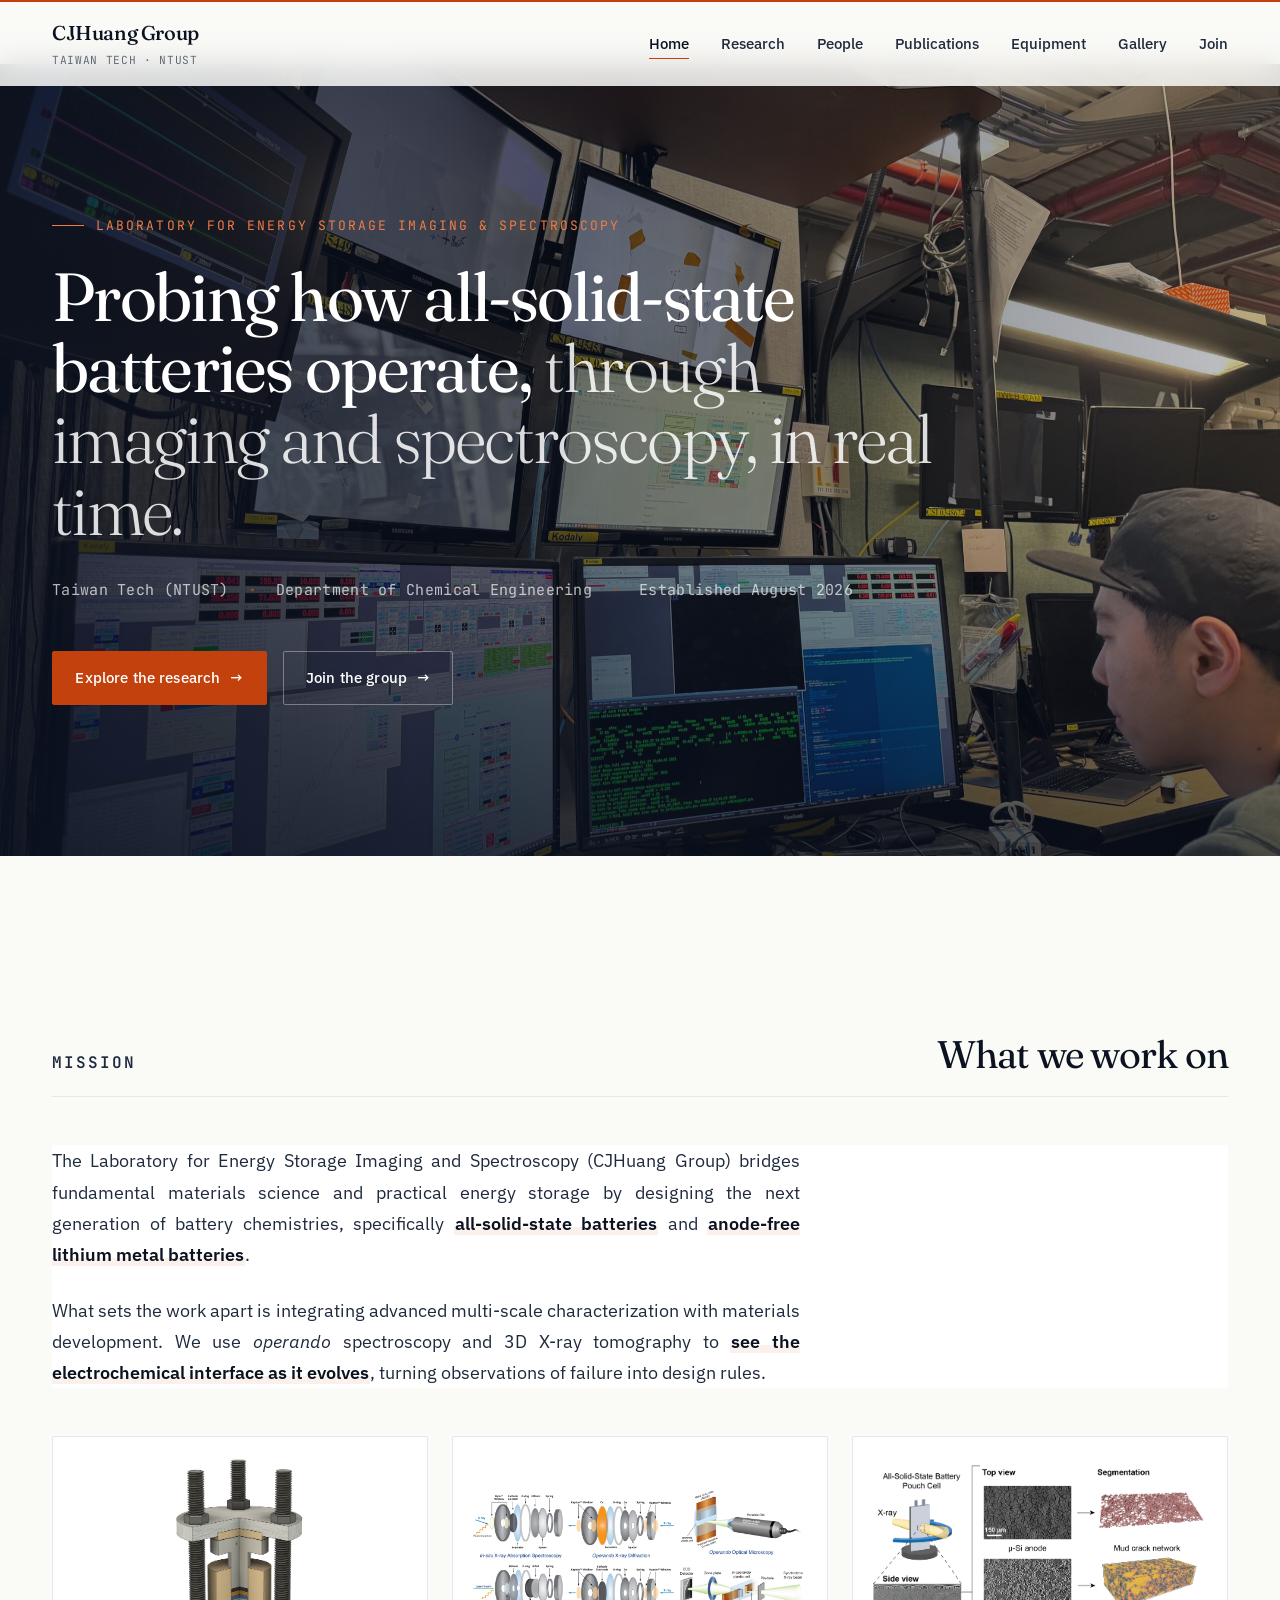
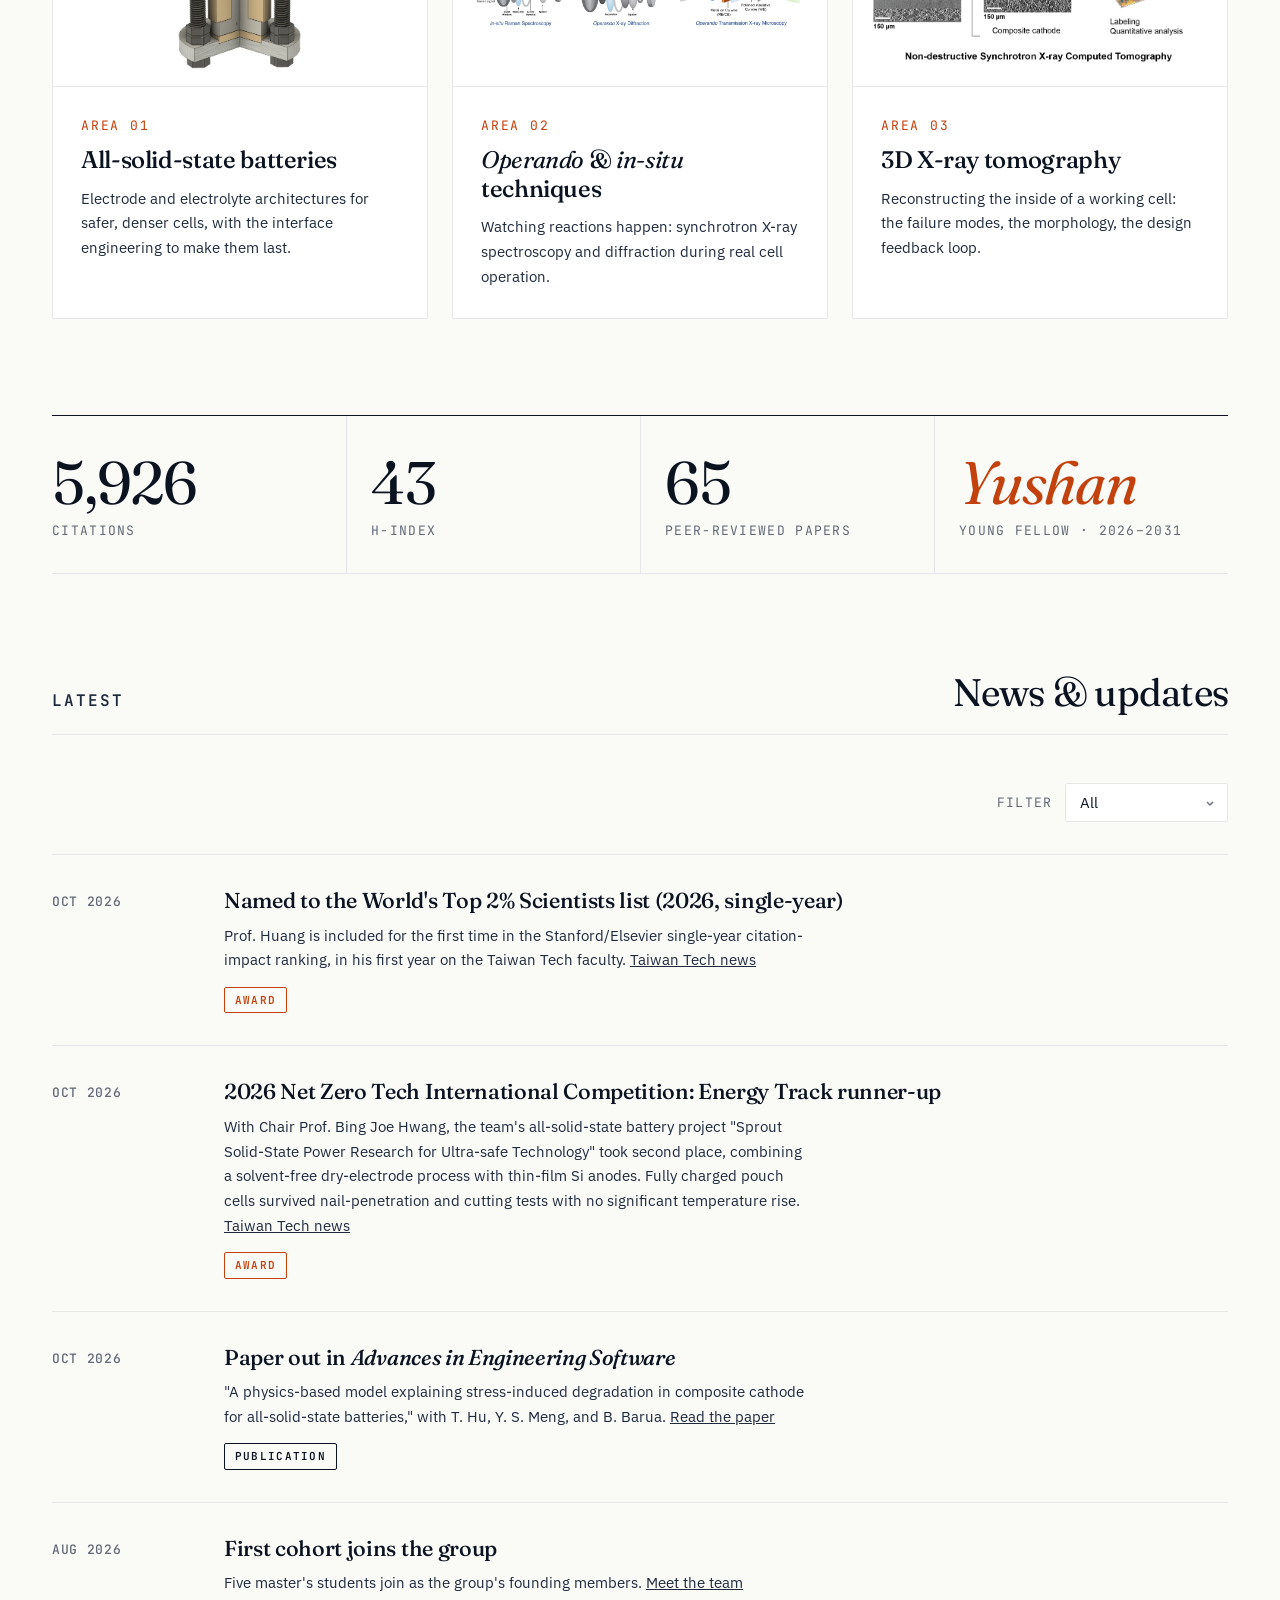
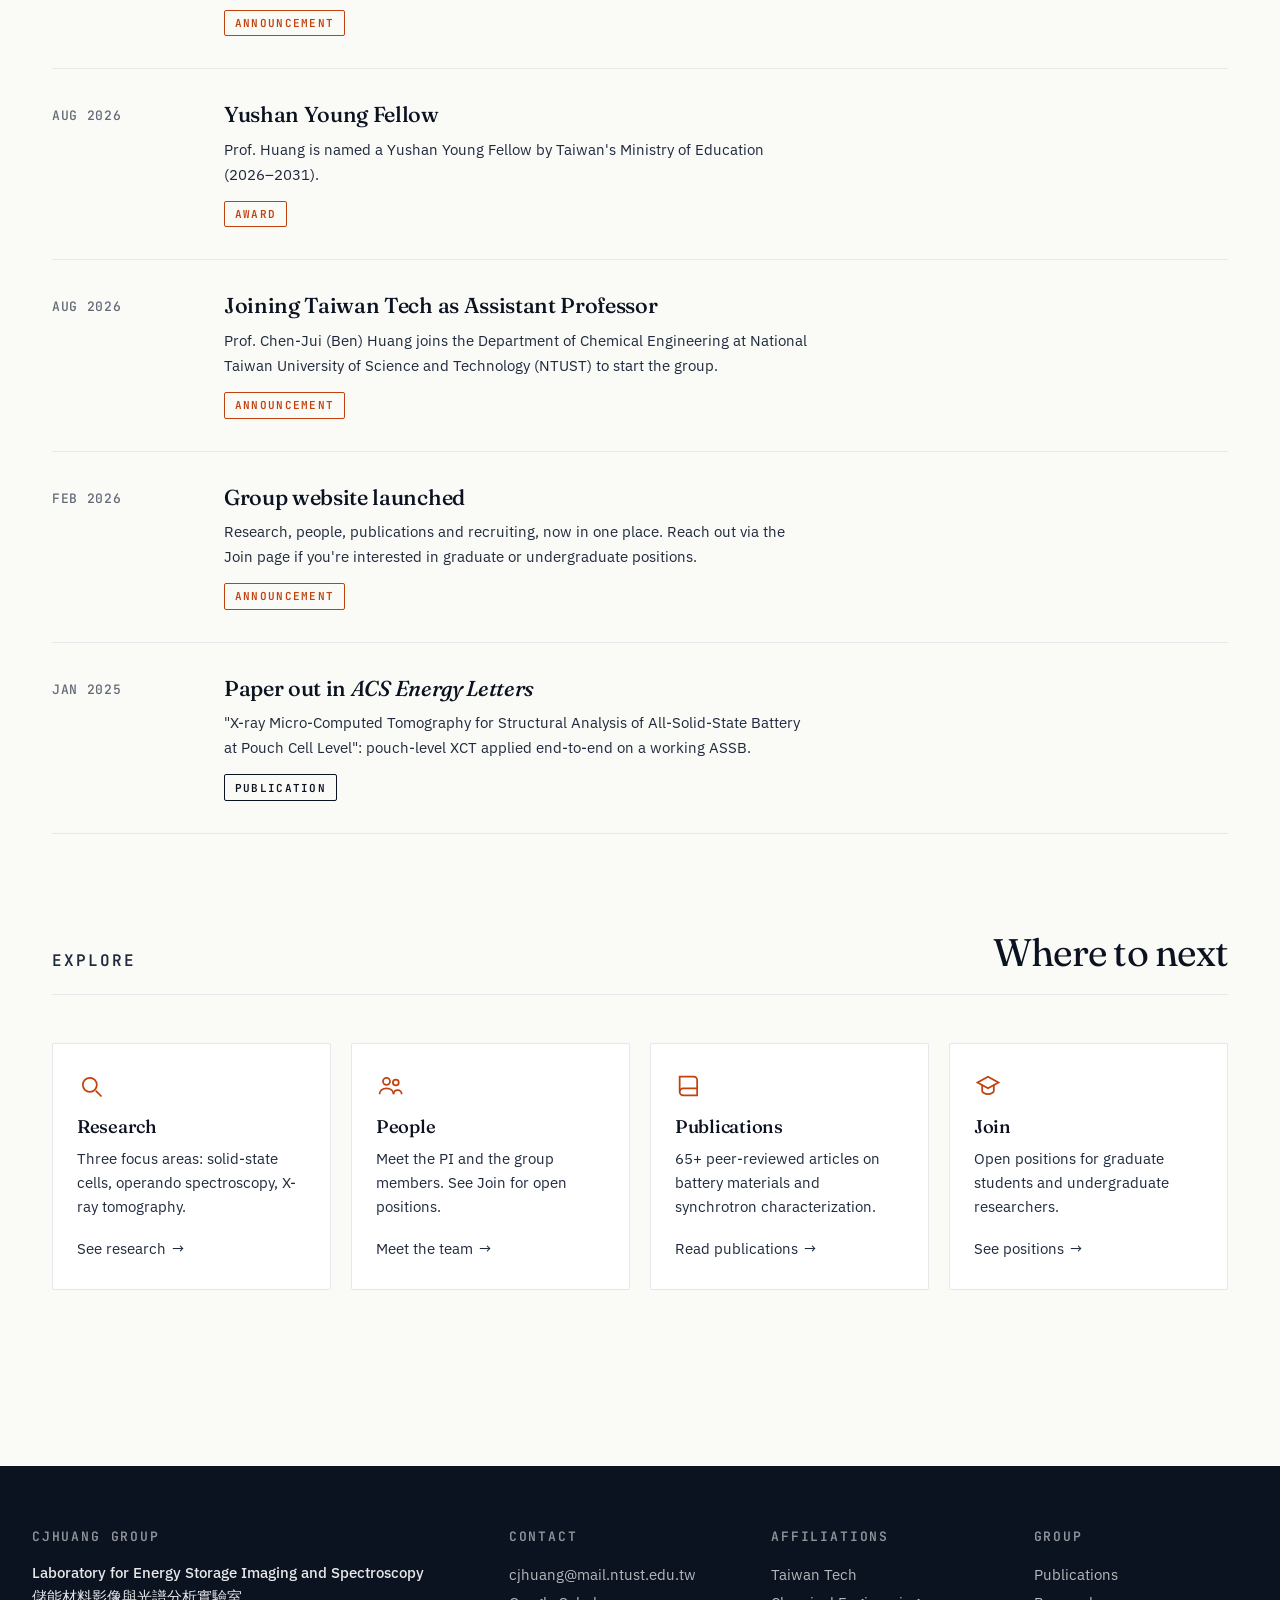
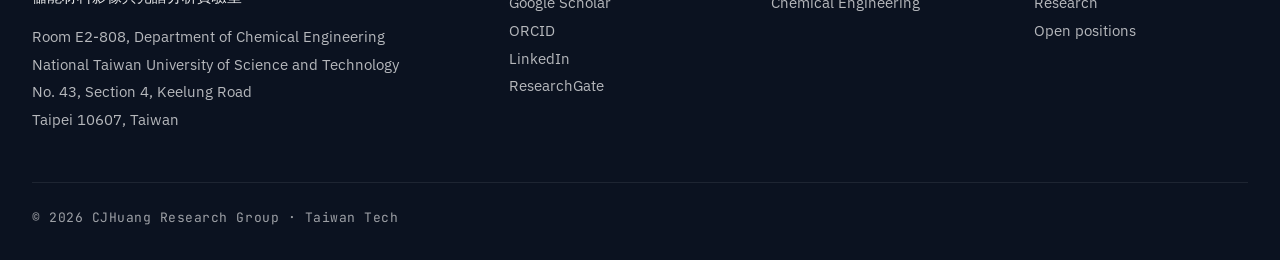
==== index.html @ 9ed40f8d "Switch font to IBM Plex Sans + design fixes" ====
<!DOCTYPE html>
<html lang="en">
<head>
    <meta charset="UTF-8">
    <meta name="viewport" content="width=device-width, initial-scale=1.0">
    <title>CJHuang Group · Laboratory for Energy Storage Imaging and Spectroscopy</title>
    <meta name="description" content="Probing how all-solid-state batteries operate through imaging and spectroscopy in real time. Research group led by Prof. Chen-Jui Huang at Taiwan Tech (NTUST).">
    <link rel="canonical" href="https://bencjhuang.github.io/">

    <!-- Open Graph / social cards -->
    <meta property="og:type" content="website">
    <meta property="og:title" content="CJHuang Group · Laboratory for Energy Storage Imaging and Spectroscopy">
    <meta property="og:description" content="Probing how all-solid-state batteries operate through imaging and spectroscopy in real time. Taiwan Tech (NTUST).">
    <meta property="og:image" content="https://bencjhuang.github.io/image/og-default.jpg">
    <meta property="og:url" content="https://bencjhuang.github.io/">
    <meta property="og:site_name" content="CJHuang Group">
    <meta name="twitter:card" content="summary_large_image">
    <meta name="twitter:title" content="CJHuang Group · Taiwan Tech">
    <meta name="twitter:description" content="Probing how all-solid-state batteries operate through imaging and spectroscopy in real time.">
    <meta name="twitter:image" content="https://bencjhuang.github.io/image/og-default.jpg">

    <link rel="preconnect" href="https://fonts.googleapis.com">
    <link rel="preconnect" href="https://fonts.gstatic.com" crossorigin>
    <link href="https://fonts.googleapis.com/css2?family=Fraunces:ital,opsz,wght@0,9..144,300..600;1,9..144,300..500&family=IBM+Plex+Sans:ital,wght@0,300;0,400;0,500;0,600;0,700;1,400&family=JetBrains+Mono:wght@400;500;600&display=swap" rel="stylesheet">
    <link rel="stylesheet" href="styles.css">
    <link rel="preload" as="image" href="image/hero-beamline.jpg">

    <!-- Structured data: research group, website, and its founder -->
    <script type="application/ld+json">
    {
      "@context": "https://schema.org",
      "@graph": [
        {
          "@type": "ResearchOrganization",
          "@id": "https://bencjhuang.github.io/#organization",
          "name": "CJHuang Group",
          "alternateName": ["Laboratory for Energy Storage Imaging and Spectroscopy", "儲能材料影像與光譜分析實驗室"],
          "url": "https://bencjhuang.github.io/",
          "logo": "https://bencjhuang.github.io/image/og-default.jpg",
          "description": "Research group at Taiwan Tech probing how all-solid-state batteries operate through real-time imaging and spectroscopy.",
          "foundingDate": "2026-08",
          "email": "mailto:cjhuang@mail.ntust.edu.tw",
          "founder": { "@id": "https://bencjhuang.github.io/#person" },
          "employee": { "@id": "https://bencjhuang.github.io/#person" },
          "parentOrganization": {
            "@type": "CollegeOrUniversity",
            "name": "National Taiwan University of Science and Technology",
            "alternateName": ["Taiwan Tech", "NTUST"],
            "url": "https://www.ntust.edu.tw/"
          },
          "address": {
            "@type": "PostalAddress",
            "streetAddress": "Room E2-808, No. 43, Section 4, Keelung Road",
            "addressLocality": "Taipei",
            "postalCode": "10607",
            "addressCountry": "TW"
          },
          "knowsAbout": [
            "All-solid-state batteries",
            "Anode-free lithium metal batteries",
            "Operando and in-situ synchrotron X-ray characterization",
            "X-ray computed tomography",
            "FIB-SEM and 3D reconstruction"
          ],
          "sameAs": [
            "https://scholar.google.com/citations?user=fFTtGFAAAAAJ&hl=en",
            "https://orcid.org/0000-0001-8338-1424",
            "https://www.linkedin.com/in/chen-jui-ben-huang-b25267a1",
            "https://www.researchgate.net/profile/Chen-Jui-Huang",
            "https://www.ch.ntust.edu.tw/departmentmembers-76.html"
          ]
        },
        {
          "@type": "Person",
          "@id": "https://bencjhuang.github.io/#person",
          "name": "Chen-Jui Huang",
          "alternateName": ["Ben Huang", "Chen-Jui (Ben) Huang", "黃貞睿"],
          "jobTitle": "Assistant Professor of Chemical Engineering",
          "url": "https://bencjhuang.github.io/people.html",
          "image": "https://bencjhuang.github.io/image/Ben.JPG",
          "email": "mailto:cjhuang@mail.ntust.edu.tw",
          "worksFor": {
            "@type": "CollegeOrUniversity",
            "name": "National Taiwan University of Science and Technology",
            "url": "https://www.ntust.edu.tw/"
          },
          "award": [
            "Yushan Young Fellow, Ministry of Education, Taiwan (2026-2031)",
            "CTCI Foundation Science and Technology Scholarship (2021)",
            "Honorary Membership, Phi Tau Phi Scholastic Honor Society of the Republic of China (2021)",
            "Ph.D. Candidate Scholarship, National Synchrotron Radiation Research Center (2019, 2020)",
            "HERCULES Program (Higher European Research Course for Users of Large Experiment Systems), Ministry of Science and Technology (MOST, now NSTC), Taiwan (2019)",
            "Global Networking Talent 3.0 Plan Scholarship, Ministry of Education, Taiwan (Prof. Hongjie Dai's Lab, Stanford University, USA) (2016)"
          ],
          "identifier": {
            "@type": "PropertyValue",
            "propertyID": "ORCID",
            "value": "0000-0001-8338-1424"
          },
          "sameAs": [
            "https://scholar.google.com/citations?user=fFTtGFAAAAAJ&hl=en",
            "https://orcid.org/0000-0001-8338-1424",
            "https://www.linkedin.com/in/chen-jui-ben-huang-b25267a1",
            "https://www.researchgate.net/profile/Chen-Jui-Huang",
            "https://www.ch.ntust.edu.tw/departmentmembers-76.html"
          ]
        },
        {
          "@type": "WebSite",
          "@id": "https://bencjhuang.github.io/#website",
          "url": "https://bencjhuang.github.io/",
          "name": "CJHuang Group",
          "inLanguage": "en",
          "publisher": { "@id": "https://bencjhuang.github.io/#organization" }
        }
      ]
    }
    </script>
</head>
<body>
    <a class="skip-link" href="#main-content">Skip to content</a>
    <div class="read-progress" aria-hidden="true"></div>
    <!-- ── Navigation ───────────────────────────────────── -->
    <nav id="navbar">
        <div class="nav-container">
            <a href="index.html" class="logo">
                <div class="logo-main">CJHuang Group</div>
                <div class="logo-sub">Taiwan Tech · NTUST</div>
            </a>
            <ul class="nav-links">
                <li><a href="index.html" class="active">Home</a></li>
                <li><a href="research.html">Research</a></li>
                <li><a href="people.html">People</a></li>
                <li><a href="publications.html">Publications</a></li>
                <li><a href="equipment.html">Equipment</a></li>
                <li><a href="gallery.html">Gallery</a></li>
                <li><a href="join.html">Join</a></li>
            </ul>
            <button class="hamburger" id="hamburger" aria-label="Toggle navigation menu">
                <span></span><span></span><span></span>
            </button>
        </div>
    </nav>

    <div class="mobile-menu" id="mobile-menu">
        <a href="index.html" class="active">Home</a>
        <a href="research.html">Research</a>
        <a href="people.html">People</a>
        <a href="publications.html">Publications</a>
        <a href="equipment.html">Equipment</a>
        <a href="gallery.html">Gallery</a>
        <a href="join.html">Join</a>
    </div>

    <!-- ── Hero ─────────────────────────────────────────── -->
    <section class="hero" aria-label="Introduction">
        <div class="hero-media" role="img" aria-label="At the synchrotron beamline control room"></div>
        <div class="hero-overlay"></div>
        <div class="hero-content">
            <div class="hero-eyebrow">Laboratory for Energy Storage Imaging &amp; Spectroscopy</div>
            <h1>Probing how all-solid-state batteries operate, <em>through imaging and spectroscopy, in real time.</em></h1>
            <div class="hero-meta">
                Taiwan Tech (NTUST)
                <span class="dot">·</span>
                Department of Chemical Engineering
                <span class="dot">·</span>
                Established August 2026
            </div>
            <div class="hero-actions">
                <a href="research.html" class="btn btn-primary">
                    Explore the research
                    <span class="btn-arrow" aria-hidden="true">→</span>
                </a>
                <a href="join.html" class="btn btn-ghost">
                    Join the group
                    <span class="btn-arrow" aria-hidden="true">→</span>
                </a>
            </div>
        </div>
    </section>

    <main id="main-content">
        <!-- ── Mission ──────────────────────────────────── -->
        <section id="mission">
            <div class="section-header">
                <span class="section-eyebrow">Mission</span>
                <h2>What we work on</h2>
            </div>
            <div class="mission-content">
                <p class="lead-text">
                    The Laboratory for Energy Storage Imaging and Spectroscopy (CJHuang Group) bridges fundamental materials science and practical energy
                    storage by designing the next generation of battery chemistries, specifically
                    <strong>all-solid-state batteries</strong> and <strong>anode-free lithium metal batteries</strong>.
                </p>
                <p class="lead-text">
                    What sets the work apart is integrating advanced multi-scale characterization with
                    materials development. We use <em>operando</em> spectroscopy and 3D X-ray tomography
                    to <strong>see the electrochemical interface as it evolves</strong>, turning observations
                    of failure into design rules.
                </p>
            </div>

            <!-- Research preview cards -->
            <div class="research-grid">
                <article class="research-card" data-href="research.html#assb">
                    <div class="research-image research-image--zoom">
                        <img loading="lazy" decoding="async" src="image/research-assb.jpg" alt="3D rendering of an all-solid-state battery test cell"
                             onerror="this.style.display='none'; this.parentElement.classList.add('img-fallback')">
                    </div>
                    <div class="research-content">
                        <span class="research-eyebrow">Area 01</span>
                        <h3>All-solid-state batteries</h3>
                        <p>Electrode and electrolyte architectures for safer, denser cells, with the interface engineering to make them last.</p>
                    </div>
                </article>

                <article class="research-card" data-href="research.html#operando">
                    <div class="research-image">
                        <img loading="lazy" decoding="async" src="image/research-operando.jpg?v=2" alt="Six in-situ and operando battery cell designs: X-ray absorption, X-ray diffraction, optical microscopy, Raman spectroscopy, and transmission X-ray microscopy"
                             onerror="this.style.display='none'; this.parentElement.classList.add('img-fallback')">
                    </div>
                    <div class="research-content">
                        <span class="research-eyebrow">Area 02</span>
                        <h3><i>Operando</i> &amp; <i>in-situ</i> techniques</h3>
                        <p>Watching reactions happen: synchrotron X-ray spectroscopy and diffraction during real cell operation.</p>
                    </div>
                </article>

                <article class="research-card" data-href="research.html#xct">
                    <div class="research-image">
                        <img loading="lazy" decoding="async" src="image/research-xct.jpg?v=2" alt="Synchrotron X-ray computed tomography of an all-solid-state pouch cell: top-view slices and 3D reconstructions of µ-Si anode and composite cathode"
                             onerror="this.style.display='none'; this.parentElement.classList.add('img-fallback')">
                    </div>
                    <div class="research-content">
                        <span class="research-eyebrow">Area 03</span>
                        <h3>3D X-ray tomography</h3>
                        <p>Reconstructing the inside of a working cell: the failure modes, the morphology, the design feedback loop.</p>
                    </div>
                </article>
            </div>
        </section>

        <!-- ── At a glance (numbers count up via script.js) ─ -->
        <section id="numbers" class="numbers-band" aria-label="Research at a glance">
            <div class="numbers-grid">
                <div class="number-cell">
                    <div class="stat-number" data-count="6016">6,016</div>
                    <div class="stat-label">Citations</div>
                </div>
                <div class="number-cell">
                    <div class="stat-number" data-count="44">44</div>
                    <div class="stat-label">h-index</div>
                </div>
                <div class="number-cell">
                    <div class="stat-number" data-count="66">66</div>
                    <div class="stat-label">Peer-reviewed papers</div>
                </div>
                <div class="number-cell">
                    <div class="stat-number stat-number--text">Yushan</div>
                    <div class="stat-label">Young Fellow · 2026–2031</div>
                </div>
            </div>
        </section>

        <!-- ── News ─────────────────────────────────────── -->
        <section id="news">
            <div class="section-header">
                <span class="section-eyebrow">Latest</span>
                <h2>News &amp; updates</h2>
            </div>

            <div class="news-filter">
                <label for="news-category-filter">Filter</label>
                <select id="news-category-filter">
                    <option value="all">All</option>
                    <option value="announcement">Announcements</option>
                    <option value="award">Awards &amp; Grants</option>
                    <option value="publication">Publications</option>
                    <option value="activity">Activities</option>
                </select>
            </div>

            <div class="news-grid" id="news-grid">
                <article class="news-item" data-category="award">
                    <div class="news-date">Oct 2026</div>
                    <div>
                        <h3>Named to the World's Top 2% Scientists list (2026, single-year)</h3>
                        <p>Prof. Huang is included for the first time in the Stanford/Elsevier single-year citation-impact ranking, in his first year on the Taiwan Tech faculty. <a href="https://www.ntust.edu.tw/p/406-1000-152601,r167.php?Lang=zh-tw" target="_blank" rel="noopener">Taiwan Tech news</a></p>
                        <span class="badge-cat award">Award</span>
                    </div>
                </article>

                <article class="news-item" data-category="award">
                    <div class="news-date">Oct 2026</div>
                    <div>
                        <h3>2026 Net Zero Tech International Competition: Energy Track runner-up</h3>
                        <p>With Chair Prof. Bing Joe Hwang, the team's all-solid-state battery project "Sprout Solid-State Power Research for Ultra-safe Technology" took second place, combining a solvent-free dry-electrode process with thin-film Si anodes. Fully charged pouch cells survived nail-penetration and cutting tests with no significant temperature rise. <a href="https://www.ntust.edu.tw/p/406-1000-152487,r167.php?Lang=zh-tw" target="_blank" rel="noopener">Taiwan Tech news</a></p>
                        <span class="badge-cat award">Award</span>
                    </div>
                </article>

                <article class="news-item" data-category="publication">
                    <div class="news-date">Oct 2026</div>
                    <div>
                        <h3>Paper out in <i>Advances in Engineering Software</i></h3>
                        <p>"A physics-based model explaining stress-induced degradation in composite cathode for all-solid-state batteries," with T. Hu, Y. S. Meng, and B. Barua. <a href="https://doi.org/10.1016/j.advengsoft.2026.104279" target="_blank" rel="noopener">Read the paper</a></p>
                        <span class="badge-cat pub-label">Publication</span>
                    </div>
                </article>

                <article class="news-item" data-category="announcement">
                    <div class="news-date">Aug 2026</div>
                    <div>
                        <h3>First cohort joins the group</h3>
                        <p>Five master's students join as the group's founding members. <a href="people.html">Meet the team</a></p>
                        <span class="badge-cat announcement">Announcement</span>
                    </div>
                </article>

                <article class="news-item" data-category="award">
                    <div class="news-date">Aug 2026</div>
                    <div>
                        <h3>Yushan Young Fellow</h3>
                        <p>Prof. Huang is named a Yushan Young Fellow by Taiwan's Ministry of Education (2026–2031).</p>
                        <span class="badge-cat award">Award</span>
                    </div>
                </article>

                <article class="news-item" data-category="announcement">
                    <div class="news-date">Aug 2026</div>
                    <div>
                        <h3>Joining Taiwan Tech as Assistant Professor</h3>
                        <p>Prof. Chen-Jui (Ben) Huang joins the Department of Chemical Engineering at National Taiwan University of Science and Technology (NTUST) to start the group.</p>
                        <span class="badge-cat announcement">Announcement</span>
                    </div>
                </article>

                <article class="news-item" data-category="announcement">
                    <div class="news-date">Feb 2026</div>
                    <div>
                        <h3>Group website launched</h3>
                        <p>Research, people, publications and recruiting, now in one place. Reach out via the Join page if you're interested in graduate or undergraduate positions.</p>
                        <span class="badge-cat announcement">Announcement</span>
                    </div>
                </article>

                <article class="news-item" data-category="publication">
                    <div class="news-date">Jan 2025</div>
                    <div>
                        <h3>Paper out in <i>ACS Energy Letters</i></h3>
                        <p>"X-ray Micro-Computed Tomography for Structural Analysis of All-Solid-State Battery at Pouch Cell Level": pouch-level XCT applied end-to-end on a working ASSB.</p>
                        <span class="badge-cat pub-label">Publication</span>
                    </div>
                </article>
            </div>
        </section>

        <!-- ── Quick nav ────────────────────────────────── -->
        <section id="quick-links">
            <div class="section-header">
                <span class="section-eyebrow">Explore</span>
                <h2>Where to next</h2>
            </div>
            <div class="quick-nav-grid">
                <div class="quick-nav-card" data-href="research.html">
                    <span class="card-icon" aria-hidden="true">
                        <svg viewBox="0 0 24 24"><circle cx="11" cy="11" r="6"/><path d="M16 16l5 5"/></svg>
                    </span>
                    <h3>Research</h3>
                    <p>Three focus areas: solid-state cells, operando spectroscopy, X-ray tomography.</p>
                    <span class="card-arrow">See research <span aria-hidden="true">→</span></span>
                </div>

                <div class="quick-nav-card" data-href="people.html">
                    <span class="card-icon" aria-hidden="true">
                        <svg viewBox="0 0 24 24"><circle cx="9" cy="8" r="3"/><path d="M3 19c0-3 2.7-5 6-5s6 2 6 5"/><circle cx="17" cy="9" r="2.5"/><path d="M15 19c.2-2 1.5-3.5 3.5-3.5S22 17 22 19"/></svg>
                    </span>
                    <h3>People</h3>
                    <p>Meet the PI and the group members. See Join for open positions.</p>
                    <span class="card-arrow">Meet the team <span aria-hidden="true">→</span></span>
                </div>

                <div class="quick-nav-card" data-href="publications.html">
                    <span class="card-icon" aria-hidden="true">
                        <svg viewBox="0 0 24 24"><path d="M4 4h12a3 3 0 013 3v13H7a3 3 0 01-3-3V4z"/><path d="M4 17a3 3 0 013-3h12"/></svg>
                    </span>
                    <h3>Publications</h3>
                    <p>65+ peer-reviewed articles on battery materials and synchrotron characterization.</p>
                    <span class="card-arrow">Read publications <span aria-hidden="true">→</span></span>
                </div>

                <div class="quick-nav-card" data-href="join.html">
                    <span class="card-icon" aria-hidden="true">
                        <svg viewBox="0 0 24 24"><path d="M3 9l9-5 9 5-9 5-9-5z"/><path d="M7 11v5c0 1.5 2.2 3 5 3s5-1.5 5-3v-5"/></svg>
                    </span>
                    <h3>Join</h3>
                    <p>Open positions for graduate students and undergraduate researchers.</p>
                    <span class="card-arrow">See positions <span aria-hidden="true">→</span></span>
                </div>
            </div>
        </section>
    </main>

    <!-- ── Footer ───────────────────────────────────────── -->
    <footer>
        <div class="footer-container">
            <div class="footer-section">
                <h3>CJHuang Group</h3>
                <p class="footer-labname">
                    Laboratory for Energy Storage Imaging and Spectroscopy<br>
                    <span lang="zh-Hant">儲能材料影像與光譜分析實驗室</span>
                </p>
                <p>
                    Room E2-808, Department of Chemical Engineering<br>
                    National Taiwan University of Science and Technology<br>
                    No. 43, Section 4, Keelung Road<br>
                    Taipei 10607, Taiwan
                </p>
            </div>
            <div class="footer-section">
                <h3>Contact</h3>
                <p>
                    <a href="mailto:cjhuang@mail.ntust.edu.tw">cjhuang@mail.ntust.edu.tw</a>
                </p>
                <p>
                    <a href="https://scholar.google.com/citations?user=fFTtGFAAAAAJ&amp;hl=en" target="_blank" rel="noopener me">Google Scholar</a><br>
                    <a href="https://orcid.org/0000-0001-8338-1424" target="_blank" rel="noopener me">ORCID</a><br>
                    <a href="https://www.linkedin.com/in/chen-jui-ben-huang-b25267a1" target="_blank" rel="noopener me">LinkedIn</a><br>
                    <a href="https://www.researchgate.net/profile/Chen-Jui-Huang" target="_blank" rel="noopener me">ResearchGate</a>
                </p>
            </div>
            <div class="footer-section">
                <h3>Affiliations</h3>
                <p>
                    <a href="https://www.ntust.edu.tw/index.php?Lang=en" target="_blank" rel="noopener">Taiwan Tech</a><br>
                    <a href="https://en.ch.ntust.edu.tw/" target="_blank" rel="noopener">Chemical Engineering</a>
                </p>
            </div>
            <div class="footer-section">
                <h3>Group</h3>
                <p>
                    <a href="publications.html">Publications</a><br>
                    <a href="research.html">Research</a><br>
                    <a href="join.html">Open positions</a>
                </p>
            </div>
        </div>
        <div class="footer-bottom">
            © 2026 CJHuang Research Group · Taiwan Tech
        </div>
    </footer>

    <button class="back-to-top" id="back-to-top" aria-label="Back to top">↑</button>
    <script src="script.js"></script>
</body>
</html>
---- styles.css ----
/* ════════════════════════════════════════════════════════════════
   CJHuang Group — Editorial redesign
   Palette: ink + paper + terracotta (single accent)
   Type: Fraunces (display) · Inter (body) · JetBrains Mono (technical)
   ════════════════════════════════════════════════════════════════ */

/* ── Design tokens ────────────────────────────────────────────── */
:root {
    /* Surface */
    --ink:        #0B1220;            /* near-black navy — primary */
    --ink-soft:   #1f2a3d;            /* secondary text */
    --paper:      #FAFAF7;            /* warm off-white background */
    --surface:    #FFFFFF;            /* cards, elevated */
    --rule:       #E5E7EB;            /* hairline borders */
    --muted:      #636A76;            /* tertiary text — ≥4.5:1 on paper and bg-alt */
    --muted-2:    #9CA3AF;

    /* Single accent — terracotta, pulled from tomography reconstructions */
    --accent:     #C2410C;
    --accent-2:   #9A330A;            /* hover deeper */
    --accent-on-dark: #EE7D46;        /* terracotta for text on --ink (6.8:1) */
    --accent-tint:rgba(194, 65, 12, 0.08);

    /* Type */
    --font-display: 'Fraunces', 'Source Serif Pro', Georgia, serif;
    --font-body:    'IBM Plex Sans', -apple-system, BlinkMacSystemFont, 'Segoe UI', sans-serif;
    --font-mono:    'JetBrains Mono', 'SFMono-Regular', Menlo, monospace;

    /* Type scale */
    --fs-h1:   clamp(2.5rem, 5vw, 4rem);
    --fs-h2:   clamp(1.75rem, 3vw, 2.5rem);
    --fs-h3:   1.375rem;
    --fs-body: 1.0625rem;       /* 17px */
    --fs-sm:   0.9375rem;
    --fs-xs:   0.8125rem;

    /* Motion */
    --ease:        cubic-bezier(0.22, 1, 0.36, 1);
    --t-fast:      150ms var(--ease);
    --t-med:       260ms var(--ease);
    --t-slow:      450ms var(--ease);

    /* Layout */
    --maxw:        1240px;
    --maxw-prose:  68ch;
    --pad-x:       2rem;

    /* Elevation */
    --shadow-sm:   0 1px 2px rgba(11, 18, 32, 0.04);
    --shadow-md:   0 8px 24px rgba(11, 18, 32, 0.08);
    --shadow-lg:   0 20px 40px rgba(11, 18, 32, 0.12);

    /* Legacy aliases — keep so other pages still work until they're redesigned */
    --color-primary:      var(--ink);
    --color-secondary:    var(--accent);
    --color-accent:       var(--accent);
    --color-dark:         var(--ink);
    --color-bg:           var(--paper);
    --color-bg-alt:       #F2F1EC;
    --color-text:         var(--ink);
    --color-text-light:   var(--muted);
    --color-border:       var(--rule);
    --color-synchrotron:  var(--accent);
    --color-battery:      var(--accent);
    --transition:         var(--t-med);
}

/* ── Reset ────────────────────────────────────────────────────── */
*, *::before, *::after { margin: 0; padding: 0; box-sizing: border-box; }

html { scroll-behavior: smooth; }

body {
    font-family: var(--font-body);
    font-size: var(--fs-body);
    line-height: 1.65;
    color: var(--ink);
    background: var(--paper);
    -webkit-font-smoothing: antialiased;
    -moz-osx-font-smoothing: grayscale;
    overflow-x: hidden;
    text-rendering: optimizeLegibility;
}

img { max-width: 100%; display: block; }

a { color: inherit; }

/* ── Base typography ──────────────────────────────────────────── */
h1, h2, h3, h4, h5, h6 {
    font-family: var(--font-display);
    font-weight: 500;
    line-height: 1.15;
    letter-spacing: -0.015em;
    color: var(--ink);
}

h1 { font-size: var(--fs-h1); font-weight: 400; letter-spacing: -0.025em; }
h2 { font-size: var(--fs-h2); font-weight: 500; }
h3 { font-size: var(--fs-h3); }

p { max-width: var(--maxw-prose); }

::selection { background: var(--accent); color: #fff; }

/* Focus ring — accessible default for everything interactive */
:focus-visible {
    outline: 2px solid var(--accent);
    outline-offset: 3px;
    border-radius: 2px;
}
button:focus, a:focus, select:focus, input:focus, textarea:focus {
    outline: none;       /* base off; :focus-visible takes over */
}

/* Skip-to-content link — invisible until keyboard-focused */
.skip-link {
    position: absolute;
    top: -100px;
    left: 1rem;
    z-index: 9999;
    background: var(--ink);
    color: #fff;
    padding: 0.75rem 1.25rem;
    text-decoration: none;
    font-family: var(--font-mono);
    font-size: var(--fs-sm);
    border-radius: 2px;
    transition: top var(--t-fast);
}
.skip-link:focus {
    top: 1rem;
    outline: 2px solid var(--accent);
    outline-offset: 2px;
}

/* Reveal-on-scroll utility (driven by IntersectionObserver in JS) */
.reveal {
    opacity: 0;
    transform: translateY(16px);
    transition: opacity 700ms var(--ease), transform 700ms var(--ease);
}
.reveal.is-visible {
    opacity: 1;
    transform: none;
    /* Higher specificity than component transitions, so cards fade too.
       script.js removes both classes once the reveal has finished, which
       hands hover transitions back to the component. --reveal-delay
       staggers items that enter the viewport together. */
    transition: opacity 700ms var(--ease) var(--reveal-delay, 0ms),
                transform 700ms var(--ease) var(--reveal-delay, 0ms);
}
@media (prefers-reduced-motion: reduce) {
    .reveal { opacity: 1; transform: none; transition: none; }
    *, *::before, *::after {
        animation-duration: 0.01ms !important;
        transition-duration: 0.01ms !important;
        scroll-behavior: auto !important;
    }
}

/* ════════════════════════════════════════════════════════════════
   NAVIGATION
   ════════════════════════════════════════════════════════════════ */
nav#navbar {
    position: fixed;
    inset: 0 0 auto 0;
    background: rgba(250, 250, 247, 0.85);
    backdrop-filter: saturate(180%) blur(14px);
    -webkit-backdrop-filter: saturate(180%) blur(14px);
    border-bottom: 1px solid transparent;
    z-index: 1000;
    transition: border-color var(--t-med), background var(--t-med);
}
nav#navbar.scrolled {
    border-bottom-color: var(--rule);
    background: rgba(250, 250, 247, 0.94);
}

.nav-container {
    max-width: var(--maxw);
    margin: 0 auto;
    padding: 1rem var(--pad-x);
    display: flex;
    justify-content: space-between;
    align-items: center;
}

.logo {
    text-decoration: none;
    display: flex;
    flex-direction: column;
    gap: 0.1rem;
    transition: opacity var(--t-fast);
}
.logo:hover { opacity: 0.7; }

.logo-main {
    font-family: var(--font-display);
    font-size: 1.25rem;
    font-weight: 500;
    color: var(--ink);
    letter-spacing: -0.02em;
}
.logo-sub {
    font-family: var(--font-mono);
    font-size: 0.7rem;
    color: var(--muted);
    letter-spacing: 0.06em;
    text-transform: uppercase;
}

.nav-links {
    display: flex;
    gap: 2rem;
    list-style: none;
    align-items: center;
}
.nav-links a {
    color: var(--ink-soft);
    text-decoration: none;
    font-size: var(--fs-sm);
    font-weight: 500;
    position: relative;
    padding: 0.25rem 0;
    transition: color var(--t-fast);
}
.nav-links a::after {
    content: '';
    position: absolute;
    left: 0; bottom: -2px;
    width: 100%;
    height: 1px;
    background: var(--accent);
    transform: scaleX(0);
    transform-origin: left;
    transition: transform var(--t-med);
}
.nav-links a:hover { color: var(--ink); }
.nav-links a:hover::after,
.nav-links a.active::after { transform: scaleX(1); }
.nav-links a.active { color: var(--ink); }

/* ════════════════════════════════════════════════════════════════
   HERO — full-bleed image, editorial layout
   ════════════════════════════════════════════════════════════════ */
.hero {
    position: relative;
    margin-top: 64px;        /* sit just below nav */
    height: clamp(560px, 88vh, 820px);
    overflow: hidden;
    background: var(--ink);
    color: #fff;
}

.hero-media {
    position: absolute;
    inset: 0;
    background-image: url('image/hero-beamline.jpg');
    background-size: cover;
    background-position: center 35%;
    will-change: transform;
    animation: kenBurns 24s ease-in-out infinite alternate;
}

/* Graceful fallback if hero image not yet present */
.hero::before {
    content: '';
    position: absolute;
    inset: 0;
    background:
        radial-gradient(1200px 600px at 80% 20%, rgba(194, 65, 12, 0.12), transparent 60%),
        linear-gradient(180deg, #0B1220 0%, #1a2540 100%);
    z-index: 0;
}

.hero-media { z-index: 1; }

.hero-overlay {
    position: absolute;
    inset: 0;
    z-index: 2;
    background:
        linear-gradient(90deg, rgba(11, 18, 32, 0.88) 0%, rgba(11, 18, 32, 0.55) 55%, rgba(11, 18, 32, 0.25) 100%),
        linear-gradient(180deg, transparent 60%, rgba(11, 18, 32, 0.6) 100%);
}

.hero-content {
    position: relative;
    z-index: 3;
    max-width: var(--maxw);
    margin: 0 auto;
    padding: 0 var(--pad-x);
    height: 100%;
    display: flex;
    flex-direction: column;
    justify-content: center;
    gap: 1.5rem;
}

.hero-eyebrow {
    font-family: var(--font-mono);
    font-size: var(--fs-xs);
    text-transform: uppercase;
    letter-spacing: 0.16em;
    color: var(--accent-on-dark);
    display: flex;
    align-items: center;
    gap: 0.75rem;
}
.hero-eyebrow::before {
    content: '';
    width: 32px;
    height: 1px;
    background: var(--accent-on-dark);
}

.hero h1 {
    font-family: var(--font-display);
    font-size: clamp(2.25rem, 5.5vw, 4.25rem);
    font-weight: 400;
    line-height: 1.05;
    letter-spacing: -0.025em;
    color: #fff;
    max-width: 22ch;
}
.hero h1 em {
    font-style: normal;
    font-weight: 300;
    color: rgba(255, 255, 255, 0.85);
}

.hero-meta {
    font-family: var(--font-mono);
    font-size: var(--fs-sm);
    color: rgba(255, 255, 255, 0.7);
    letter-spacing: 0.02em;
    margin-top: 0.5rem;
}
.hero-meta .dot {
    display: inline-block;
    margin: 0 0.6rem;
    color: var(--accent);
}

.hero-actions {
    display: flex;
    gap: 1rem;
    margin-top: 1.5rem;
    flex-wrap: wrap;
}

@keyframes kenBurns {
    0%   { transform: scale(1.0)  translate3d(0, 0, 0); }
    100% { transform: scale(1.08) translate3d(-1%, -1%, 0); }
}
@media (prefers-reduced-motion: reduce) {
    .hero-media { animation: none; }
}

/* Scroll-linked hero: the image eases in and the copy lifts away as the
   hero scrolls out. Uses `scale`/`translate` (not `transform`) so it
   composes with kenBurns. Browsers without scroll timelines keep the
   static hero. */
@supports (animation-timeline: view()) {
    @media (prefers-reduced-motion: no-preference) {
        .hero { view-timeline: --hero block; }
        .hero-media {
            animation: kenBurns 24s ease-in-out infinite alternate,
                       heroZoom linear both;
            animation-timeline: auto, --hero;
            animation-range: normal, exit 0% exit 100%;
        }
        .hero-content {
            animation: heroLift linear both;
            animation-timeline: --hero;
            animation-range: exit 0% exit 70%;
        }
    }
}
@keyframes heroZoom {
    to { scale: 1.12; }
}
@keyframes heroLift {
    to { opacity: 0; translate: 0 -64px; }
}

/* Cross-document page transitions (progressive enhancement) */
@media (prefers-reduced-motion: no-preference) {
    @view-transition { navigation: auto; }
}
nav#navbar { view-transition-name: site-nav; }

/* Publications reading progress (scroll-driven; hidden where unsupported) */
.read-progress { display: none; }
@supports (animation-timeline: scroll()) {
    .read-progress {
        display: block;
        position: fixed;
        inset: 0 0 auto 0;
        height: 2px;
        background: var(--accent);
        transform-origin: left;
        z-index: 1001;
        animation: readProgress linear both;
        animation-timeline: scroll(root);
    }
}
@keyframes readProgress {
    from { transform: scaleX(0); }
    to   { transform: scaleX(1); }
}

/* ════════════════════════════════════════════════════════════════
   BUTTONS
   ════════════════════════════════════════════════════════════════ */
.btn {
    display: inline-flex;
    align-items: center;
    gap: 0.6rem;
    padding: 0.85rem 1.4rem;
    font-family: var(--font-body);
    font-weight: 500;
    font-size: var(--fs-sm);
    text-decoration: none;
    border-radius: 2px;
    border: 1px solid transparent;
    cursor: pointer;
    transition: background var(--t-med), color var(--t-med),
                border-color var(--t-med), transform var(--t-med);
    letter-spacing: 0.01em;
}
.btn .btn-arrow {
    display: inline-block;
    transition: transform var(--t-med);
}
.btn:hover .btn-arrow { transform: translateX(4px); }

.btn-primary {
    background: var(--accent);
    color: #fff;
    border-color: var(--accent);
}
.btn-primary:hover { background: var(--accent-2); border-color: var(--accent-2); }

.btn-ghost {
    background: transparent;
    color: #fff;
    border-color: rgba(255, 255, 255, 0.35);
}
.btn-ghost:hover {
    background: rgba(255, 255, 255, 0.08);
    border-color: rgba(255, 255, 255, 0.6);
}

.btn-link {
    display: inline-flex;
    align-items: center;
    gap: 0.4rem;
    color: var(--ink);
    text-decoration: none;
    font-weight: 500;
    border-bottom: 1px solid transparent;
    transition: color var(--t-fast), border-color var(--t-fast);
}
.btn-link:hover { color: var(--accent); border-bottom-color: var(--accent); }
.btn-link .btn-arrow { transition: transform var(--t-fast); }
.btn-link:hover .btn-arrow { transform: translateX(3px); }

/* Legacy CTA alias — kept so other pages keep working */
.cta-button {
    display: inline-flex;
    align-items: center;
    gap: 0.6rem;
    padding: 0.85rem 1.6rem;
    background: var(--ink);
    color: #fff;
    text-decoration: none;
    font-weight: 500;
    font-size: var(--fs-sm);
    border-radius: 2px;
    margin-top: 1.5rem;
    transition: background var(--t-med), transform var(--t-med);
}
.cta-button:hover { background: var(--accent); transform: translateY(-1px); }

/* ════════════════════════════════════════════════════════════════
   PAGE HEADER (non-homepage pages)
   ════════════════════════════════════════════════════════════════ */
.page-header {
    margin-top: 64px;
    background: var(--ink);
    color: #fff;
    padding: 6rem 2rem 4rem;
    position: relative;
    overflow: hidden;
}
.page-header::before {
    content: '';
    position: absolute;
    inset: 0;
    background:
        radial-gradient(800px 400px at 90% 0%, rgba(194, 65, 12, 0.18), transparent 60%);
}
.page-header > * { position: relative; }
.page-header h1 {
    font-size: clamp(2rem, 4vw, 3rem);
    color: #fff;
    max-width: var(--maxw);
    margin: 0 auto;
    padding: 0 var(--pad-x);
    font-weight: 400;
}
.page-header p {
    color: rgba(255, 255, 255, 0.7);
    max-width: var(--maxw);
    margin: 0.75rem auto 0;
    padding: 0 var(--pad-x);
    font-size: 1.1rem;
}

/* ════════════════════════════════════════════════════════════════
   LAYOUT
   ════════════════════════════════════════════════════════════════ */
main {
    max-width: var(--maxw);
    margin: 0 auto;
    padding: 5rem var(--pad-x);
}
section { margin-bottom: 6rem; }
section:last-child { margin-bottom: 0; }

.section-header {
    margin-bottom: 3rem;
    padding-bottom: 1.25rem;
    border-bottom: 1px solid var(--rule);
    display: flex;
    align-items: baseline;
    justify-content: space-between;
    gap: 1rem;
    flex-wrap: wrap;
}
.section-header h2 {
    font-family: var(--font-display);
    font-size: var(--fs-h2);
    font-weight: 400;
    color: var(--ink);
    letter-spacing: -0.02em;
}
.section-header .section-eyebrow {
    font-family: var(--font-mono);
    font-size: 1rem;
    font-weight: 600;
    color: var(--ink-soft);
    text-transform: uppercase;
    letter-spacing: 0.12em;
}
.section-date {
    font-family: var(--font-mono);
    font-size: var(--fs-xs);
    color: var(--muted);
}

/* Mission / content blocks */
.mission-content,
.content-block {
    background: var(--surface);
    padding: 0;
    box-shadow: none;
    border: none;
    margin-bottom: 3rem;
}
.content-block {
    background: var(--surface);
    padding: 2.5rem;
    border: 1px solid var(--rule);
    border-radius: 2px;
}

.lead-text {
    font-size: 1.15rem;
    line-height: 1.7;
    color: var(--ink-soft);
    margin-bottom: 1.5rem;
    max-width: var(--maxw-prose);
    text-align: justify;
    text-justify: inter-word;
    hyphens: auto;
}

/* Inside content-blocks and position cards, paragraphs span the full
   container width — typography max-width is reserved for raw <p> in
   long-form sections (research detail, etc). */
.content-block .lead-text,
.content-block p,
.position-content p,
.context-col p {
    max-width: none;
}
.lead-text strong {
    color: var(--ink);
    font-weight: 600;
    background-image: linear-gradient(transparent 65%, var(--accent-tint) 65%);
    background-size: 100% 100%;
    padding: 0 0.05em;
}
.lead-text em { font-style: italic; }

/* ════════════════════════════════════════════════════════════════
   RESEARCH CARDS (homepage)
   ════════════════════════════════════════════════════════════════ */
.research-grid {
    display: grid;
    grid-template-columns: repeat(auto-fit, minmax(300px, 1fr));
    gap: 1.5rem;
}

.research-card {
    background: var(--surface);
    border: 1px solid var(--rule);
    border-radius: 2px;
    overflow: hidden;
    cursor: pointer;
    position: relative;
    transition: transform var(--t-med), box-shadow var(--t-med),
                border-color var(--t-med);
}
.research-card::after {
    content: '';
    position: absolute;
    left: 0; top: 0;
    width: 100%;
    height: 2px;
    background: var(--accent);
    transform: scaleX(0);
    transform-origin: left;
    transition: transform var(--t-med);
}
.research-card:hover {
    transform: translateY(-6px);
    box-shadow: var(--shadow-lg);
    border-color: var(--ink);
}
.research-card:hover::after { transform: scaleX(1); }

.research-image {
    position: relative;
    aspect-ratio: 3 / 2;
    overflow: hidden;
    background: #ffffff;
    border-bottom: 1px solid var(--rule);
    padding: 1.25rem;       /* breathing room around contained images */
}
.research-image img {
    width: 100%;
    height: 100%;
    object-fit: contain;     /* show whole image, no cropping */
    object-position: center;
    transition: transform var(--t-slow);
}
.research-card:hover .research-image img { transform: scale(1.03); }

/* Per-card zoom — for images with lots of empty bg around the subject.
   Tune per-card via inline style: style="--zoom: 1.2; --zoom-hover: 1.24;" */
.research-image--zoom {
    padding: 0.4rem;
    --zoom: 1.44;
    --zoom-hover: 1.48;
}
.research-image--zoom img { transform: scale(var(--zoom)); }
.research-card:hover .research-image--zoom img { transform: scale(var(--zoom-hover)); }

/* Legacy emoji-icon header — kept for any old markup, but disabled visually */
.research-icon { display: none; }

.research-content {
    padding: 1.75rem;
}
.research-content .research-eyebrow {
    font-family: var(--font-mono);
    font-size: var(--fs-xs);
    color: var(--accent);
    text-transform: uppercase;
    letter-spacing: 0.14em;
    margin-bottom: 0.6rem;
    display: block;
}
.research-content h3 {
    font-family: var(--font-display);
    font-size: 1.5rem;
    font-weight: 500;
    color: var(--ink);
    margin-bottom: 0.75rem;
    line-height: 1.2;
}
.research-content h3 i { font-style: italic; font-weight: 400; }
.research-content p {
    color: var(--ink-soft);
    line-height: 1.65;
    font-size: var(--fs-sm);
}

/* ════════════════════════════════════════════════════════════════
   RESEARCH PAGE — sidebar ToC + sections
   ════════════════════════════════════════════════════════════════ */
.page-header { display: flex; flex-direction: column; gap: 0.5rem; }
.page-header .page-eyebrow {
    font-family: var(--font-mono);
    font-size: var(--fs-xs);
    color: var(--accent-on-dark);
    text-transform: uppercase;
    letter-spacing: 0.16em;
    max-width: var(--maxw);
    margin: 0 auto;
    padding: 0 var(--pad-x);
    width: 100%;
    display: flex;
    align-items: center;
    gap: 0.6rem;
}
.page-header .page-eyebrow::before {
    content: '';
    width: 24px;
    height: 1px;
    background: var(--accent-on-dark);
    display: inline-block;
}

.research-page { padding-top: 4rem; }

.research-layout {
    display: grid;
    grid-template-columns: 220px 1fr;
    gap: 5rem;
    align-items: start;
}

.research-toc {
    position: sticky;
    top: 96px;
    align-self: start;
}
.toc-label {
    font-family: var(--font-mono);
    font-size: var(--fs-xs);
    color: var(--muted);
    text-transform: uppercase;
    letter-spacing: 0.14em;
    margin-bottom: 1rem;
    padding-bottom: 0.6rem;
    border-bottom: 1px solid var(--rule);
}
.toc-list { list-style: none; display: flex; flex-direction: column; gap: 0.5rem; }
.toc-link {
    display: flex;
    gap: 0.7rem;
    align-items: baseline;
    color: var(--ink-soft);
    text-decoration: none;
    font-size: var(--fs-sm);
    line-height: 1.4;
    padding: 0.4rem 0 0.4rem 0.75rem;
    border-left: 2px solid transparent;
    transition: color var(--t-fast), border-color var(--t-fast);
}
.toc-link .toc-num {
    font-family: var(--font-mono);
    font-size: var(--fs-xs);
    color: var(--muted);
    transition: color var(--t-fast);
}
.toc-link:hover { color: var(--ink); }
.toc-link.is-active {
    color: var(--ink);
    border-left-color: var(--accent);
    font-weight: 500;
}
.toc-link.is-active .toc-num { color: var(--accent); }

.research-body { min-width: 0; }    /* prevent overflow within the grid */
.research-lead {
    padding-bottom: 2rem;
    border-bottom: 1px solid var(--rule);
    margin-bottom: 4rem;
}
.research-lead .lead-text { max-width: 60ch; }

.research-section {
    padding: 3rem 0 4rem;
    border-bottom: 1px solid var(--rule);
    scroll-margin-top: 96px;
}
.research-section:last-of-type { border-bottom: none; }

.research-section .section-meta {
    margin-bottom: 2rem;
}
.research-section .section-num {
    display: inline-block;
    font-family: var(--font-mono);
    font-size: var(--fs-xs);
    color: var(--accent);
    text-transform: uppercase;
    letter-spacing: 0.14em;
    margin-bottom: 0.6rem;
}
.research-section h2 {
    font-family: var(--font-display);
    font-size: 2.25rem;
    font-weight: 400;
    line-height: 1.1;
    color: var(--ink);
    letter-spacing: -0.02em;
    margin: 0;
}
.research-section h3 {
    font-family: var(--font-display);
    font-size: 1.15rem;
    font-weight: 500;
    color: var(--ink);
    margin-top: 2rem;
    margin-bottom: 0.85rem;
}
.research-section p {
    line-height: 1.75;
    margin-bottom: 1rem;
    max-width: 64ch;
    color: var(--ink-soft);
    text-align: justify;
    text-justify: inter-word;
    hyphens: auto;
}
.research-section ul {
    list-style: none;
    margin-top: 0.5rem;
    display: flex;
    flex-direction: column;
    gap: 0.6rem;
    max-width: 64ch;
}
.research-section li {
    line-height: 1.65;
    color: var(--ink-soft);
    padding-left: 1.25rem;
    position: relative;
}
.research-section li::before {
    content: '';
    position: absolute;
    left: 0; top: 0.65em;
    width: 8px;
    height: 1px;
    background: var(--accent);
}
.research-section li strong { color: var(--ink); font-weight: 600; }

.research-figure {
    margin: 1rem 0 2rem;
    background: #ffffff;
    border: 1px solid var(--rule);
    border-radius: 2px;
    overflow: hidden;
}
.research-figure img {
    width: 100%;
    height: auto;
    max-height: 420px;
    object-fit: contain;
    display: block;
    padding: 1.5rem;
    background: #ffffff;
}
.research-figure figcaption {
    font-family: var(--font-mono);
    font-size: var(--fs-xs);
    color: var(--muted);
    padding: 0.75rem 1.25rem;
    border-top: 1px solid var(--rule);
    background: var(--color-bg-alt);
    letter-spacing: 0.02em;
}

.research-section--meta {
    border-bottom: none;
    padding-bottom: 1rem;
}

/* ── ASSB: figure pinned beside the text (wide screens only) ── */
@media (min-width: 1025px) {
    .pinned-layout {
        display: grid;
        grid-template-columns: minmax(0, 1fr) minmax(0, 0.9fr);
        gap: 2.5rem;
        align-items: start;
    }
    .pinned-figure {
        grid-column: 2;
        grid-row: 1;
        position: sticky;
        top: 104px;
        margin: 0;
    }
    .pinned-figure img { max-height: 440px; }
    .pinned-text { grid-column: 1; grid-row: 1; }
}

/* ── XCT scrollytelling: pinned figure, steps scroll past ───── */
.scrolly {
    display: grid;
    grid-template-columns: minmax(0, 0.85fr) minmax(0, 1.15fr);
    gap: 2.5rem;
    margin: 2.5rem 0 1rem;
}
.scrolly-figure {
    grid-column: 2;
    grid-row: 1;
    position: sticky;
    top: 104px;
    align-self: start;
    margin: 0;
}
.scrolly-frame {
    position: relative;
    height: min(68vh, 600px);
    background: var(--surface);
    border: 1px solid var(--rule);
    border-radius: 2px;
    overflow: hidden;
}
.scrolly-img {
    position: absolute;
    inset: 0;
    width: 100%;
    height: 100%;
    object-fit: contain;
    padding: 1.25rem;
    opacity: 0;
    scale: 1.03;
    transition: opacity 600ms var(--ease), scale 900ms var(--ease);
}
.scrolly-img--photo { object-fit: cover; padding: 0; }
.scrolly-img.is-active { opacity: 1; scale: 1; }
.scrolly-caption {
    font-family: var(--font-mono);
    font-size: var(--fs-xs);
    color: var(--muted);
    letter-spacing: 0.02em;
    padding-top: 0.75rem;
    min-height: 3.2em;
}
.scrolly-steps {
    grid-column: 1;
    grid-row: 1;
}
.scrolly-step {
    min-height: 72vh;
    display: flex;
    flex-direction: column;
    justify-content: center;
    transition: opacity var(--t-slow);
}
.scrolly-step:first-child { min-height: 50vh; justify-content: flex-start; padding-top: 2rem; }
.scrolly.is-enhanced .scrolly-step:not(.is-active) { opacity: 0.3; }
.scrolly-step-num {
    font-family: var(--font-mono);
    font-size: var(--fs-xs);
    color: var(--accent);
    text-transform: uppercase;
    letter-spacing: 0.14em;
    margin-bottom: 0.6rem;
}
.research-section .scrolly-step h3 {
    margin-top: 0;
    font-family: var(--font-display);
    font-size: 1.5rem;
    font-weight: 400;
    line-height: 1.2;
    letter-spacing: -0.015em;
    color: var(--ink);
    margin-bottom: 0.75rem;
}
.research-section .scrolly-step p { text-align: left; hyphens: manual; }

/* Narrow screens: figure pins to the top, steps scroll beneath it */
@media (max-width: 1024px) {
    .scrolly { grid-template-columns: minmax(0, 1fr); gap: 0; }
    .scrolly-figure {
        grid-column: 1;
        top: 72px;
        z-index: 2;
        background: var(--paper);
        padding-bottom: 0.5rem;
    }
    .scrolly-frame { height: 40vh; }
    /* Room for 3 lines, so the pinned figure (and trigger line) never resizes */
    .scrolly-caption { min-height: 4.8em; font-size: 0.72rem; line-height: 1.5; }
    .scrolly-steps { grid-row: 2; }
    /* Each step's text leads its block, so it is read just under the figure */
    .scrolly-step,
    .scrolly-step:first-child { min-height: 42vh; justify-content: flex-start; padding: 1.5rem 0 0; }
    .scrolly-step:last-child { min-height: 40vh; }
}

/* ── Homepage "at a glance" numbers band ────────────────────── */
.numbers-band {
    border-top: 1px solid var(--ink);
    border-bottom: 1px solid var(--rule);
}
.numbers-grid {
    display: grid;
    grid-template-columns: repeat(4, minmax(0, 1fr));
}
.number-cell {
    padding: 2.25rem 1.5rem 2rem;
    border-left: 1px solid var(--rule);
}
.number-cell:first-child { border-left: none; padding-left: 0; }
.numbers-band .stat-number { font-size: clamp(2.5rem, 5vw, 3.75rem); font-weight: 400; }
.numbers-band .stat-number--text { font-style: italic; color: var(--accent); }
@media (max-width: 768px) {
    .numbers-grid { grid-template-columns: repeat(2, minmax(0, 1fr)); }
    .number-cell { padding: 1.5rem 1rem; }
    .number-cell:nth-child(odd) { border-left: none; padding-left: 0; }
    .number-cell:nth-child(n+3) { border-top: 1px solid var(--rule); }
}

@media (max-width: 900px) {
    .research-layout {
        grid-template-columns: 1fr;
        gap: 2rem;
    }
    .research-toc {
        position: static;
        padding-bottom: 1.5rem;
        border-bottom: 1px solid var(--rule);
    }
    .toc-list {
        flex-direction: row;
        flex-wrap: wrap;
        gap: 0.25rem 1rem;
    }
    .toc-link { padding: 0.3rem 0; border-left: none; border-bottom: 2px solid transparent; }
    .toc-link.is-active { border-left: none; border-bottom-color: var(--accent); }
}

/* ════════════════════════════════════════════════════════════════
   LEGACY RESEARCH DETAIL CARDS (kept for backward-compat)
   ════════════════════════════════════════════════════════════════ */
.research-detail-card {
    background: var(--surface);
    border: 1px solid var(--rule);
    border-radius: 2px;
    overflow: hidden;
    margin-bottom: 2.5rem;
}
.research-detail-header {
    padding: 2.5rem;
    background: var(--ink);
    color: #fff;
    display: flex;
    align-items: center;
    gap: 1.25rem;
    border-bottom: 3px solid var(--accent);
}
.research-detail-header.battery,
.research-detail-header.synchrotron,
.research-detail-header.electrochemistry {
    background: var(--ink);
}
.research-detail-icon {
    font-size: 2rem;
    color: var(--accent);
}
.research-detail-header h2 {
    color: #fff;
    font-family: var(--font-display);
    font-weight: 400;
    font-size: 1.75rem;
}
.research-detail-content { padding: 2.5rem; }
.research-detail-content h3 {
    font-family: var(--font-display);
    font-size: 1.3rem;
    color: var(--ink);
    margin-top: 2rem;
    margin-bottom: 1rem;
    font-weight: 500;
}
.research-detail-content p {
    line-height: 1.75;
    margin-bottom: 1.25rem;
    max-width: var(--maxw-prose);
}
.research-detail-content ul {
    margin-left: 1.25rem;
    margin-top: 0.75rem;
}
.research-detail-content li {
    margin-bottom: 0.85rem;
    line-height: 1.7;
}
.research-detail-content li strong { color: var(--ink); }

/* Techniques */
.techniques-grid {
    display: grid;
    grid-template-columns: repeat(auto-fit, minmax(260px, 1fr));
    gap: 1rem;
}
.technique-card {
    background: var(--surface);
    padding: 1.5rem;
    border: 1px solid var(--rule);
    border-left: 2px solid var(--accent);
    border-radius: 2px;
    transition: transform var(--t-med), box-shadow var(--t-med);
}
.technique-card:hover {
    transform: translateY(-3px);
    box-shadow: var(--shadow-md);
}
.technique-card h3 {
    font-family: var(--font-display);
    font-size: 1.05rem;
    color: var(--ink);
    margin-bottom: 0.5rem;
    font-weight: 500;
}
.technique-card p {
    font-size: var(--fs-sm);
    line-height: 1.65;
    color: var(--ink-soft);
}

/* ════════════════════════════════════════════════════════════════
   NEWS — timeline-style
   ════════════════════════════════════════════════════════════════ */
.news-filter {
    display: flex;
    justify-content: flex-end;
    align-items: center;
    gap: 0.75rem;
    margin-bottom: 2rem;
}
.news-filter label {
    font-size: var(--fs-sm);
    color: var(--muted);
    font-family: var(--font-mono);
    text-transform: uppercase;
    letter-spacing: 0.1em;
    font-size: var(--fs-xs);
}
.news-filter select {
    padding: 0.55rem 2rem 0.55rem 0.9rem;
    border: 1px solid var(--rule);
    background: var(--surface);
    color: var(--ink);
    font-size: var(--fs-sm);
    font-family: var(--font-body);
    cursor: pointer;
    border-radius: 2px;
    appearance: none;
    background-image: url("data:image/svg+xml,%3Csvg xmlns='http://www.w3.org/2000/svg' viewBox='0 0 12 12' fill='none' stroke='%236B7280' stroke-width='1.5'%3E%3Cpath d='M3 5l3 3 3-3'/%3E%3C/svg%3E");
    background-repeat: no-repeat;
    background-position: right 0.7rem center;
    background-size: 12px;
    transition: border-color var(--t-fast);
}
.news-filter select:hover,
.news-filter select:focus { border-color: var(--ink); }

.news-grid {
    display: flex;
    flex-direction: column;
    gap: 0;
    border-top: 1px solid var(--rule);
}

.news-item {
    display: grid;
    grid-template-columns: 140px 1fr;
    gap: 2rem;
    padding: 2rem 0;
    border-bottom: 1px solid var(--rule);
    transition: opacity var(--t-med), transform var(--t-med);
    position: relative;
}
.news-item.is-hiding {
    opacity: 0;
    transform: translateY(-6px);
}
.news-item.hidden { display: none; }

.news-date {
    font-family: var(--font-mono);
    font-size: var(--fs-xs);
    color: var(--muted);
    letter-spacing: 0.05em;
    text-transform: uppercase;
    padding-top: 0.25rem;
    margin-bottom: 0;
    font-weight: 500;
}

.news-item h3 {
    font-family: var(--font-display);
    font-size: 1.35rem;
    font-weight: 500;
    color: var(--ink);
    margin-bottom: 0.6rem;
    line-height: 1.25;
    transition: color var(--t-fast);
}
.news-item:hover h3 { color: var(--accent); }
.news-item p {
    color: var(--ink-soft);
    line-height: 1.65;
    font-size: var(--fs-sm);
    max-width: 65ch;
}

.badge-cat {
    display: inline-block;
    margin-top: 0.85rem;
    padding: 0.2rem 0.6rem;
    font-family: var(--font-mono);
    font-size: 0.6875rem;
    font-weight: 600;
    letter-spacing: 0.12em;
    text-transform: uppercase;
    color: var(--muted);
    background: transparent;
    border: 1px solid var(--rule);
    border-radius: 2px;
    cursor: default;
}
.badge-cat::before { content: none !important; }
.badge-cat.announcement { color: var(--accent); border-color: var(--accent); }
.badge-cat.award        { color: var(--accent); border-color: var(--accent); }
.badge-cat.pub-label    { color: var(--ink); border-color: var(--ink); }
.badge-cat.activity     { color: var(--ink-soft); border-color: var(--ink-soft); }

/* ════════════════════════════════════════════════════════════════
   QUICK NAV CARDS (homepage bottom)
   ════════════════════════════════════════════════════════════════ */
.quick-nav-grid {
    display: grid;
    grid-template-columns: repeat(auto-fit, minmax(220px, 1fr));
    gap: 1.25rem;
}

.quick-nav-card {
    background: var(--surface);
    padding: 1.75rem 1.5rem;
    border: 1px solid var(--rule);
    border-radius: 2px;
    cursor: pointer;
    transition: transform var(--t-med), border-color var(--t-med),
                box-shadow var(--t-med);
    position: relative;
    text-align: left;
    display: flex;
    flex-direction: column;
    gap: 0.6rem;
}
.quick-nav-card:hover {
    transform: translateY(-4px);
    border-color: var(--ink);
    box-shadow: var(--shadow-md);
}

.quick-nav-card .card-icon {
    width: 28px;
    height: 28px;
    color: var(--accent);
    margin-bottom: 0.4rem;
    font-size: 0;        /* kill any old emoji size */
}
.quick-nav-card .card-icon svg {
    width: 100%; height: 100%;
    stroke: currentColor;
    fill: none;
    stroke-width: 1.5;
}

.quick-nav-card h3 {
    font-family: var(--font-display);
    font-size: 1.15rem;
    font-weight: 500;
    color: var(--ink);
    margin: 0;
}
.quick-nav-card p {
    color: var(--ink-soft);
    font-size: var(--fs-sm);
    line-height: 1.6;
}
.quick-nav-card .card-arrow {
    margin-top: 0.5rem;
    color: var(--ink-soft);
    font-size: var(--fs-sm);
    display: inline-flex;
    align-items: center;
    gap: 0.4rem;
    transition: color var(--t-fast), transform var(--t-fast);
}
.quick-nav-card:hover .card-arrow {
    color: var(--accent);
    transform: translateX(3px);
}

/* ════════════════════════════════════════════════════════════════
   TEAM, PI PROFILE (people.html — minor refresh)
   ════════════════════════════════════════════════════════════════ */
.team-grid {
    display: grid;
    grid-template-columns: repeat(auto-fill, minmax(240px, 1fr));
    gap: 2rem;
}

.team-member {
    background: var(--surface);
    border: 1px solid var(--rule);
    border-radius: 2px;
    overflow: hidden;
    transition: transform var(--t-med), box-shadow var(--t-med);
    text-align: center;
    padding: 1.5rem;
}
.team-member:hover {
    transform: translateY(-4px);
    box-shadow: var(--shadow-md);
}

.member-photo {
    width: 130px;
    height: 130px;
    border-radius: 50%;
    object-fit: cover;
    margin: 0 auto 1rem;
    border: 1px solid var(--rule);
    background: var(--color-bg-alt);
}
.member-name {
    font-family: var(--font-display);
    font-size: 1.1rem;
    font-weight: 500;
    color: var(--ink);
    margin-bottom: 0.3rem;
}
.member-role {
    font-family: var(--font-mono);
    font-size: var(--fs-xs);
    color: var(--accent);
    text-transform: uppercase;
    letter-spacing: 0.08em;
    margin-bottom: 0.6rem;
}
.member-research,
.member-bio {
    font-size: var(--fs-sm);
    color: var(--ink-soft);
    line-height: 1.6;
    margin-bottom: 0.75rem;
}
.member-email {
    font-family: var(--font-mono);
    font-size: 0.78rem;
    color: var(--muted);
    text-decoration: none;
    display: block;
}
.member-email:hover { color: var(--accent); }

/* PI profile */
.pi-profile {
    display: grid;
    grid-template-columns: 320px 1fr;
    gap: 3rem;
    background: var(--surface);
    padding: 2.5rem;
    border: 1px solid var(--rule);
    border-radius: 2px;
}
.pi-photo {
    width: 100%;
    aspect-ratio: 4 / 5;
    border-radius: 2px;
    overflow: hidden;
    background: var(--color-bg-alt);
}
.pi-photo img { width: 100%; height: 100%; object-fit: cover; object-position: center 20%; }
.pi-info h2 {
    font-family: var(--font-display);
    font-size: 1.9rem;
    font-weight: 500;
    color: var(--ink);
    margin-bottom: 0.4rem;
}
.pi-title {
    font-size: 1.05rem;
    color: var(--ink-soft);
    margin-bottom: 0.2rem;
    font-weight: 500;
}
.pi-affiliation {
    color: var(--muted);
    margin-bottom: 1.5rem;
    font-size: var(--fs-sm);
}
.pi-contact {
    background: var(--color-bg-alt);
    padding: 1.25rem;
    border-radius: 2px;
    margin-bottom: 2rem;
    font-size: var(--fs-sm);
}
.pi-contact p { margin-bottom: 0.4rem; }
.pi-contact a { color: var(--ink); text-decoration: none; border-bottom: 1px solid var(--rule); }
.pi-contact a:hover { color: var(--accent); border-bottom-color: var(--accent); }

.pi-bio h3,
.pi-research h3 {
    font-family: var(--font-display);
    font-size: 1.2rem;
    font-weight: 500;
    color: var(--ink);
    margin-top: 2rem;
    margin-bottom: 1rem;
}
.pi-bio p {
    line-height: 1.75;
    margin-bottom: 1rem;
    text-align: justify;
    text-justify: inter-word;
    hyphens: auto;
}
.pi-research ul { margin-left: 1.25rem; }
.pi-research li { margin-bottom: 0.7rem; line-height: 1.65; }

.pi-cv { margin-top: 1.8rem; }
.pi-cv h3 {
    font-family: var(--font-mono);
    font-size: var(--fs-xs);
    text-transform: uppercase;
    letter-spacing: 0.14em;
    font-weight: 600;
    color: var(--muted);
    margin-bottom: 1rem;
    padding-bottom: 0.4rem;
    border-bottom: 1px solid var(--rule);
}
.pi-cv ul + h3 { margin-top: 2.75rem; }
.cv-list { list-style: none; display: flex; flex-direction: column; gap: 0.85rem; }
.cv-list li { padding-left: 1rem; border-left: 2px solid var(--accent); }
.cv-main { font-weight: 500; color: var(--ink); font-size: var(--fs-sm); }
.cv-sub { font-size: var(--fs-xs); color: var(--muted); margin-top: 0.15rem; font-family: var(--font-mono); }

.placeholder-text { color: var(--muted); font-style: italic; }

/* ════════════════════════════════════════════════════════════════
   PUBLICATIONS
   ════════════════════════════════════════════════════════════════ */

/* Visually-hidden utility for screen-reader-only labels */
.visually-hidden {
    position: absolute;
    width: 1px; height: 1px;
    padding: 0; margin: -1px;
    overflow: hidden;
    clip: rect(0, 0, 0, 0);
    white-space: nowrap;
    border: 0;
}

/* Stats meta row under stat cards */
.pub-stats-meta {
    display: flex;
    align-items: center;
    gap: 1.25rem;
    margin-top: 1.25rem;
    flex-wrap: wrap;
}
.pub-stats-note {
    font-family: var(--font-mono);
    font-size: var(--fs-xs);
    color: var(--muted);
    letter-spacing: 0.04em;
}

/* Filter toolbar — search + year chips */
.pub-toolbar-section {
    margin-bottom: 3rem;
    padding-bottom: 2rem;
    border-bottom: 1px solid var(--rule);
}
.pub-toolbar {
    display: flex;
    gap: 1.5rem;
    flex-wrap: wrap;
    align-items: center;
}
.pub-search {
    position: relative;
    display: flex;
    align-items: center;
    flex: 1;
    min-width: 240px;
    max-width: 360px;
}
.pub-search-icon {
    position: absolute;
    left: 0.85rem;
    width: 16px;
    height: 16px;
    color: var(--muted);
    pointer-events: none;
}
.pub-search input {
    width: 100%;
    padding: 0.65rem 0.9rem 0.65rem 2.5rem;
    border: 1px solid var(--rule);
    background: var(--surface);
    color: var(--ink);
    font-family: var(--font-body);
    font-size: var(--fs-sm);
    border-radius: 2px;
    transition: border-color var(--t-fast);
}
.pub-search input:hover { border-color: var(--ink-soft); }
.pub-search input:focus {
    outline: none;
    border-color: var(--ink);
    box-shadow: 0 0 0 3px var(--accent-tint);
}
.pub-search input::placeholder { color: var(--muted); }

.pub-year-chips {
    display: flex;
    gap: 0.4rem;
    flex-wrap: wrap;
}
.pub-chip {
    padding: 0.35rem 0.75rem;
    background: transparent;
    border: 1px solid var(--rule);
    border-radius: 2px;
    color: var(--ink-soft);
    font-family: var(--font-mono);
    font-size: var(--fs-xs);
    letter-spacing: 0.04em;
    cursor: pointer;
    transition: background var(--t-fast), color var(--t-fast),
                border-color var(--t-fast);
}
.pub-chip:hover { color: var(--ink); border-color: var(--ink); }
.pub-chip.active {
    background: var(--ink);
    color: #fff;
    border-color: var(--ink);
}

/* Inline section labels between chip groups ("By year", "By type") */
.pub-chips-divider {
    font-family: var(--font-mono);
    font-size: var(--fs-xs);
    color: var(--muted);
    text-transform: uppercase;
    letter-spacing: 0.12em;
    padding: 0 0.5rem;
    align-self: center;
    border-left: 1px solid var(--rule);
    height: 1.4rem;
    display: inline-flex;
    align-items: center;
}
.pub-chips-divider:first-of-type { border-left: none; padding-left: 0; }

.pub-result-count {
    font-family: var(--font-mono);
    font-size: var(--fs-xs);
    color: var(--muted);
    margin-top: 1rem;
    text-transform: uppercase;
    letter-spacing: 0.08em;
    min-height: 1em;
}

/* Filter state — hide non-matching publications and empty year groups */
.publication.is-hidden { display: none; }
.year-group.is-hidden { display: none; }

/* Pub-type tags (invited / award) */
.pub-tag {
    display: inline-block;
    margin-left: 0.6rem;
    padding: 0.15rem 0.55rem;
    font-family: var(--font-mono);
    font-size: 0.6875rem;
    text-transform: uppercase;
    letter-spacing: 0.1em;
    border-radius: 2px;
    border: 1px solid var(--accent);
    color: var(--accent);
    background: transparent;
    font-weight: 600;
}
.pub-tag--invited { color: var(--accent); border-color: var(--accent); }
.pub-tag--award {
    color: #fff;
    background: var(--accent);
    border-color: var(--accent);
}

/* Pub variants — invited talk / award / patent */
.publication--invited,
.publication--award {
    border-left: 2px solid var(--accent);
}
.publication--patent {
    background: var(--color-bg-alt);
}

/* Profile link icons (replaces emoji) */
.profile-link .profile-icon {
    display: inline-flex;
    align-items: center;
    justify-content: center;
    width: 32px; height: 32px;
    color: var(--accent);
    flex-shrink: 0;
}
.profile-link .profile-icon svg {
    width: 100%; height: 100%;
}

.pub-stats {
    display: grid;
    grid-template-columns: repeat(auto-fit, minmax(180px, 1fr));
    gap: 1rem;
    margin-bottom: 3rem;
}
.stat-card {
    background: var(--surface);
    border: 1px solid var(--rule);
    color: var(--ink);
    padding: 1.5rem 1.25rem;
    border-radius: 2px;
    text-align: left;
}
.stat-number {
    font-family: var(--font-display);
    font-size: 2.5rem;
    font-weight: 500;
    color: var(--ink);
    line-height: 1;
    letter-spacing: -0.02em;
}
.stat-label {
    font-family: var(--font-mono);
    font-size: var(--fs-xs);
    text-transform: uppercase;
    letter-spacing: 0.1em;
    color: var(--muted);
    margin-top: 0.5rem;
}

.publication-list { display: flex; flex-direction: column; gap: 0; }
.publication {
    background: var(--surface);
    border: none;
    border-bottom: 1px solid var(--rule);
    border-radius: 0;
    padding: 1.75rem 1.5rem 1.75rem 4rem;
    transition: background var(--t-fast);
    position: relative;
}
.publication:hover { background: rgba(194, 65, 12, 0.025); }

#conferences .publication,
#patents .publication {
    padding-left: 1.5rem;
}
#conferences .publication::before,
#patents .publication::before { content: none; display: none; }

/* Stable numbering — data-num is assigned by JS once on load.
   Doesn't shift when papers are filtered out. */
#peer-reviewed .publication::before {
    content: attr(data-num);
    position: absolute;
    left: 1.5rem;
    top: 1.85rem;
    width: 2rem;
    text-align: right;
    font-family: var(--font-mono);
    font-size: 0.95rem;
    font-weight: 500;
    color: var(--muted-2);
    line-height: 1;
}

.pub-title {
    font-size: 1rem;
    font-weight: 600;
    color: var(--ink);
    margin-bottom: 0.5rem;
    line-height: 1.45;
}
.pub-title a { color: var(--ink); text-decoration: none; transition: color var(--t-fast); }
.pub-title a:hover { color: var(--accent); }

.pub-authors {
    font-size: var(--fs-sm);
    color: var(--ink-soft);
    margin-bottom: 0.4rem;
    line-height: 1.55;
}
.pub-venue {
    font-family: var(--font-mono);
    font-size: 0.8rem;
    color: var(--muted);
    font-weight: 500;
}
.pub-year { margin-left: 0.6rem; color: var(--muted); }
.pub-impact {
    display: inline-block;
    margin-left: 0.6rem;
    padding: 0.1rem 0.5rem;
    background: var(--accent);
    color: #fff;
    border-radius: 2px;
    font-size: 0.75rem;
    font-family: var(--font-mono);
}
.pub-status {
    display: inline-block;
    margin-left: 0.6rem;
    padding: 0.1rem 0.5rem;
    border-radius: 2px;
    font-size: 0.75rem;
    font-family: var(--font-mono);
    border: 1px solid var(--rule);
    color: var(--muted);
}
.pub-status.accepted { background: var(--ink); color: #fff; border-color: var(--ink); }
.pub-abstract { margin-top: 0.75rem; }
.pub-abstract details { cursor: pointer; }
.pub-abstract summary {
    color: var(--accent);
    font-weight: 500;
    font-size: var(--fs-sm);
    list-style: none;
}
.pub-abstract summary::before { content: '+ '; font-family: var(--font-mono); }
.pub-abstract details[open] summary::before { content: '− '; }
.pub-abstract p {
    margin-top: 0.75rem;
    line-height: 1.7;
    color: var(--ink-soft);
    font-size: var(--fs-sm);
}
.pub-links { margin-top: 0.75rem; display: flex; gap: 0.6rem; flex-wrap: wrap; }
.pub-link {
    padding: 0.3rem 0.75rem;
    background: transparent;
    color: var(--ink);
    text-decoration: none;
    border: 1px solid var(--rule);
    border-radius: 2px;
    font-size: var(--fs-xs);
    font-family: var(--font-mono);
    transition: background var(--t-fast), color var(--t-fast),
                border-color var(--t-fast);
}
.pub-link:hover {
    background: var(--ink);
    color: #fff;
    border-color: var(--ink);
}

/* ════════════════════════════════════════════════════════════════
   PROFILE LINKS / POSITION CARDS
   ════════════════════════════════════════════════════════════════ */
.profile-links {
    display: grid;
    grid-template-columns: repeat(auto-fit, minmax(200px, 1fr));
    gap: 1rem;
}
.profile-link {
    display: flex;
    align-items: center;
    gap: 1rem;
    padding: 1.2rem;
    background: var(--surface);
    border: 1px solid var(--rule);
    border-radius: 2px;
    text-decoration: none;
    color: var(--ink);
    font-weight: 500;
    transition: transform var(--t-med), border-color var(--t-med),
                box-shadow var(--t-med);
}
.profile-link:hover {
    transform: translateY(-2px);
    border-color: var(--ink);
    box-shadow: var(--shadow-sm);
}
.profile-icon { font-size: 1.5rem; color: var(--accent); }

.position-card {
    background: var(--surface);
    border: 1px solid var(--rule);
    border-radius: 2px;
    overflow: hidden;
    margin-bottom: 2rem;
}
.position-card--closed { opacity: 0.72; }
.position-card--closed .position-header { background: var(--ink-soft); border-bottom: none; }
.position-card--closed .position-content { padding: 1.25rem 2rem 1.5rem; }
.position-card--closed .position-content p { margin-bottom: 0; }
.position-header {
    background: var(--ink);
    color: #fff;
    padding: 1.75rem 2rem;
    display: flex;
    justify-content: space-between;
    align-items: center;
    border-bottom: 2px solid var(--accent);
}
.position-header h3 {
    font-family: var(--font-display);
    font-size: 1.5rem;
    font-weight: 500;
    color: #fff;
}
.position-badge {
    padding: 0.35rem 0.8rem;
    background: rgba(255, 255, 255, 0.1);
    border: 1px solid rgba(255, 255, 255, 0.25);
    border-radius: 2px;
    font-family: var(--font-mono);
    font-size: var(--fs-xs);
    text-transform: uppercase;
    letter-spacing: 0.08em;
}
.position-badge.available { background: var(--accent); border-color: var(--accent); }
.position-badge.rolling { background: var(--accent); border-color: var(--accent); }
.position-badge.closed,
.position-badge.unavailable {
    background: transparent;
    border-color: rgba(255, 255, 255, 0.25);
    color: rgba(255, 255, 255, 0.5);
}

.position-content { padding: 2rem; }
.position-details {
    display: grid;
    grid-template-columns: repeat(auto-fit, minmax(180px, 1fr));
    gap: 1.5rem;
    margin-bottom: 2rem;
    padding: 1.25rem;
    background: var(--color-bg-alt);
    border-radius: 2px;
}
.detail-item { font-size: var(--fs-sm); }
.detail-item strong {
    color: var(--ink);
    display: block;
    margin-bottom: 0.2rem;
    font-family: var(--font-mono);
    font-size: var(--fs-xs);
    text-transform: uppercase;
    letter-spacing: 0.08em;
    color: var(--muted);
    font-weight: 600;
}
.position-content h4 {
    font-family: var(--font-display);
    font-size: 1.15rem;
    font-weight: 500;
    color: var(--ink);
    margin-top: 1.5rem;
    margin-bottom: 0.75rem;
}
.position-content p { line-height: 1.7; margin-bottom: 1rem; }
.position-content ul { margin-left: 1.25rem; margin-top: 0.5rem; }
.position-content li { margin-bottom: 0.6rem; line-height: 1.65; }

/* "About Taiwan Tech" 2-column layout (join.html) */
.context-block {
    padding: 3rem;
}
.context-intro {
    max-width: none;
    font-size: 1.05rem;
    line-height: 1.75;
    color: var(--ink-soft);
    padding-bottom: 2rem;
    margin-bottom: 2.5rem;
    border-bottom: 1px solid var(--rule);
}
.context-intro strong { color: var(--ink); }

.context-grid {
    display: grid;
    grid-template-columns: 1fr 1fr;
    gap: 3.5rem;
}
.context-col h3 {
    font-family: var(--font-display);
    font-size: 1.3rem;
    font-weight: 500;
    color: var(--ink);
    margin: 0 0 1.25rem 0;
    letter-spacing: -0.01em;
}
.context-col ul {
    list-style: none;
    margin: 0;
    padding: 0;
    display: flex;
    flex-direction: column;
    gap: 0.85rem;
}
.context-col li {
    line-height: 1.65;
    color: var(--ink-soft);
    padding-left: 1.25rem;
    position: relative;
}
.context-col li::before {
    content: '';
    position: absolute;
    left: 0; top: 0.7em;
    width: 8px;
    height: 1px;
    background: var(--accent);
}
.context-col p {
    color: var(--ink-soft);
    line-height: 1.75;
    margin-bottom: 1.25rem;
}
.context-col .external-links {
    margin-top: 1.5rem;
}

@media (max-width: 768px) {
    .context-block { padding: 2rem; }
    .context-grid { grid-template-columns: 1fr; gap: 2.5rem; }
}

/* CTAs */
.contact-cta {
    background: var(--color-bg-alt);
    padding: 2.5rem;
    border-radius: 2px;
    border: 1px solid var(--rule);
    margin-top: 3rem;
}
.contact-cta h3 {
    font-family: var(--font-display);
    font-size: 1.4rem;
    color: var(--ink);
    margin-bottom: 0.75rem;
    font-weight: 500;
}

.join-cta {
    background: var(--ink);
    color: #fff;
    padding: 3rem;
    border-radius: 2px;
    border-top: 3px solid var(--accent);
}
.join-cta h2 {
    color: #fff;
    font-family: var(--font-display);
    font-size: 1.75rem;
    font-weight: 400;
    margin-bottom: 0.75rem;
}
.join-cta p {
    color: rgba(255, 255, 255, 0.75);
    font-size: 1.05rem;
    margin-bottom: 1.5rem;
}
.join-cta .cta-button {
    background: var(--accent);
    color: #fff;
}
.join-cta .cta-button:hover { background: var(--accent-2); }

.external-links { display: flex; gap: 1.25rem; margin-top: 2rem; flex-wrap: wrap; }
.external-link {
    color: var(--ink);
    text-decoration: none;
    font-weight: 500;
    border-bottom: 1px solid var(--rule);
    padding-bottom: 1px;
    transition: color var(--t-fast), border-color var(--t-fast);
}
.external-link:hover { color: var(--accent); border-bottom-color: var(--accent); }

/* Alumni placeholder */
.alumni-list {
    background: var(--surface);
    padding: 2rem;
    border: 1px solid var(--rule);
    border-radius: 2px;
}

/* PI page extras */
.pi-name-cn {
    font-family: var(--font-display);
    font-weight: 300;
    color: var(--muted);
    letter-spacing: 0;
    margin-left: 0.4rem;
}
.pi-links {
    margin-top: 0.75rem;
    color: var(--ink-soft);
}
.pi-links .dot {
    color: var(--muted-2);
    margin: 0 0.5rem;
}
.pi-info h2 {
    font-family: var(--font-display);
    font-size: 1.85rem;
    font-weight: 500;
    color: var(--ink);
    line-height: 1.2;
    margin-bottom: 0.4rem;
}

/* "Currently recruiting" panel — replaces placeholder team members */
.recruiting-notice {
    background: var(--surface);
    border: 1px solid var(--rule);
    border-left: 3px solid var(--accent);
    border-radius: 2px;
    padding: 3rem 2.5rem;
    max-width: 720px;
}
.recruiting-notice__eyebrow {
    font-family: var(--font-mono);
    font-size: var(--fs-xs);
    color: var(--accent);
    text-transform: uppercase;
    letter-spacing: 0.14em;
    margin-bottom: 1rem;
}
.recruiting-notice h2 {
    font-family: var(--font-display);
    font-size: 1.75rem;
    font-weight: 400;
    color: var(--ink);
    line-height: 1.2;
    letter-spacing: -0.02em;
    margin-bottom: 1.25rem;
    max-width: 22ch;
}
.recruiting-notice p {
    color: var(--ink-soft);
    line-height: 1.7;
    margin-bottom: 1rem;
    max-width: 60ch;
}
.recruiting-actions {
    display: flex;
    gap: 1.5rem;
    align-items: center;
    margin-top: 1.5rem;
    flex-wrap: wrap;
}

/* Open-project cards (Members tab — placeholder topics) */
.projects-block {
    margin-top: 4rem;
}
.projects-grid {
    display: grid;
    grid-template-columns: repeat(auto-fit, minmax(320px, 1fr));
    gap: 1.5rem;
}
.project-card {
    background: var(--surface);
    border: 1px solid var(--rule);
    border-radius: 2px;
    padding: 1.75rem;
    transition: transform var(--t-med), box-shadow var(--t-med),
                border-color var(--t-med);
    position: relative;
    overflow: hidden;
}
.project-card::before {
    content: '';
    position: absolute;
    left: 0; top: 0;
    width: 2px;
    height: 100%;
    background: var(--accent);
    transform: scaleY(0);
    transform-origin: top;
    transition: transform var(--t-med);
}
.project-card:hover {
    transform: translateY(-4px);
    border-color: var(--ink);
    box-shadow: var(--shadow-md);
}
.project-card:hover::before { transform: scaleY(1); }

.project-card__tag {
    display: inline-block;
    font-family: var(--font-mono);
    font-size: var(--fs-xs);
    color: var(--accent);
    text-transform: uppercase;
    letter-spacing: 0.14em;
    margin-bottom: 0.85rem;
}
.project-card h3 {
    font-family: var(--font-display);
    font-size: 1.2rem;
    font-weight: 500;
    color: var(--ink);
    line-height: 1.25;
    margin-bottom: 0.6rem;
    letter-spacing: -0.01em;
}
.project-card p {
    color: var(--ink-soft);
    font-size: var(--fs-sm);
    line-height: 1.65;
    margin: 0;
}

/* Group member cards — larger, photo + bio side-by-side */
.members-block { margin-top: 4rem; }
.members-grid {
    display: grid;
    grid-template-columns: repeat(auto-fit, minmax(440px, 1fr));
    gap: 1.5rem;
}
.member-card {
    display: grid;
    grid-template-columns: 210px 1fr;
    align-items: start;
    background: var(--surface);
    border: 1px solid var(--rule);
    border-radius: 2px;
    overflow: hidden;
    transition: transform var(--t-med), box-shadow var(--t-med),
                border-color var(--t-med);
}
.member-card:hover {
    transform: translateY(-4px);
    border-color: var(--ink);
    box-shadow: var(--shadow-md);
}
.member-card__photo {
    width: 210px;
    aspect-ratio: 3 / 4;        /* fixed portrait frame */
    background: var(--color-bg-alt);
    overflow: hidden;
}
.member-card__photo img {
    width: 100%;
    height: 100%;
    object-fit: cover;
    object-position: center;
    transition: transform var(--t-slow);
}
.member-card:hover .member-card__photo img { transform: scale(1.04); }
.member-card__body {
    padding: 1.75rem;
    align-self: center;        /* center bio next to the 3:4 photo */
    display: flex;
    flex-direction: column;
}
.member-card__tag {
    font-family: var(--font-mono);
    font-size: var(--fs-xs);
    color: var(--accent);
    text-transform: uppercase;
    letter-spacing: 0.12em;
    margin-bottom: 0.75rem;
}
.member-card__body h3 {
    font-family: var(--font-display);
    font-size: 1.4rem;
    font-weight: 500;
    color: var(--ink);
    margin: 0 0 0.75rem 0;
    letter-spacing: -0.01em;
}
.member-card__name-en {
    font-size: 0.95rem;
    font-weight: 400;
    color: var(--muted);
    margin-left: 0.4rem;
}
.member-card__body p {
    color: var(--ink-soft);
    font-size: var(--fs-sm);
    line-height: 1.7;
    margin: 0;
    max-width: none;
}

@media (max-width: 560px) {
    .members-grid { grid-template-columns: 1fr; }
    .member-card { grid-template-columns: 1fr; justify-items: center; text-align: center; }
    .member-card__photo { width: 220px; }      /* stays 3:4, centered */
    .member-card__body { align-self: stretch; }
}

/* ════════════════════════════════════════════════════════════════
   EQUIPMENT
   ════════════════════════════════════════════════════════════════ */
.equipment-grid {
    display: grid;
    grid-template-columns: repeat(auto-fit, minmax(300px, 1fr));
    gap: 1.5rem;
    margin-top: 1rem;
}
.equipment-card {
    background: var(--surface);
    border: 1px solid var(--rule);
    border-radius: 2px;
    overflow: hidden;
    transition: transform var(--t-med), box-shadow var(--t-med);
    display: flex;
    flex-direction: column;
}
.equipment-card:hover {
    transform: translateY(-4px);
    box-shadow: var(--shadow-md);
}
.equipment-icon {
    height: 100px;
    display: flex;
    align-items: center;
    justify-content: center;
    color: var(--accent);
    flex-shrink: 0;
    background: var(--color-bg-alt);
    font-size: 2rem;
}
.equipment-info {
    padding: 1.5rem;
    display: flex;
    flex-direction: column;
    gap: 0.5rem;
    flex: 1;
}
.equipment-info h3 {
    font-family: var(--font-display);
    font-size: 1.15rem;
    color: var(--ink);
    font-weight: 500;
    line-height: 1.35;
}
.equipment-info p {
    color: var(--ink-soft);
    font-size: var(--fs-sm);
    line-height: 1.65;
}
.equipment-specs {
    list-style: none;
    margin-top: 0.5rem;
    padding-top: 0.75rem;
    border-top: 1px solid var(--rule);
}
.equipment-specs li {
    font-size: var(--fs-xs);
    color: var(--muted);
    padding-left: 1rem;
    position: relative;
    margin-bottom: 0.3rem;
    font-family: var(--font-mono);
}
.equipment-specs li::before {
    content: '›';
    position: absolute;
    left: 0;
    color: var(--accent);
    font-weight: 700;
}
.equipment-status {
    display: inline-block;
    padding: 0.2rem 0.6rem;
    border-radius: 2px;
    font-size: var(--fs-xs);
    font-weight: 600;
    font-family: var(--font-mono);
    text-transform: uppercase;
    letter-spacing: 0.08em;
    width: fit-content;
}
.equipment-status.coming-soon {
    background: transparent;
    color: var(--muted);
    border: 1px solid var(--rule);
}
.equipment-status.available {
    background: transparent;
    color: var(--accent);
    border: 1px solid var(--accent);
}

.equipment-image {
    width: 100%;
    aspect-ratio: 3 / 2;
    background: #ffffff;
    border-bottom: 1px solid var(--rule);
    display: flex;
    align-items: center;
    justify-content: center;
    padding: 1rem;
    overflow: hidden;
}
.equipment-image img {
    max-width: 100%;
    max-height: 100%;
    width: auto;
    height: auto;
    object-fit: contain;
    display: block;
}
/* Backward-compat: bare <img> direct in card still works, but prefer the wrapper */
.equipment-card > img {
    width: 100%;
    height: 220px;
    object-fit: contain;
    display: block;
    background: #ffffff;
    padding: 1rem;
    border-bottom: 1px solid var(--rule);
}
.equipment-card:has(img) .equipment-icon { display: none; }

/* ════════════════════════════════════════════════════════════════
   EQUIPMENT — facility cards (NSRRC, APS, etc.)
   ════════════════════════════════════════════════════════════════ */
.facility-grid {
    display: grid;
    grid-template-columns: repeat(auto-fit, minmax(360px, 1fr));
    gap: 1.5rem;
}
.facility-card {
    background: var(--surface);
    border: 1px solid var(--rule);
    border-radius: 2px;
    padding: 2rem;
    display: flex;
    flex-direction: column;
    gap: 1rem;
    transition: transform var(--t-med), box-shadow var(--t-med),
                border-color var(--t-med);
    position: relative;
}
.facility-card::before {
    content: '';
    position: absolute;
    left: 0; top: 0;
    width: 2px;
    height: 100%;
    background: var(--accent);
    transform: scaleY(0);
    transform-origin: top;
    transition: transform var(--t-med);
}
.facility-card:hover {
    transform: translateY(-4px);
    box-shadow: var(--shadow-md);
    border-color: var(--ink);
}
.facility-card:hover::before { transform: scaleY(1); }

.facility-meta {
    display: flex;
    justify-content: space-between;
    align-items: baseline;
    gap: 1rem;
    font-family: var(--font-mono);
    font-size: var(--fs-xs);
    text-transform: uppercase;
    letter-spacing: 0.1em;
}
.facility-status {
    color: var(--accent);
    font-weight: 600;
}
.facility-loc { color: var(--muted); }

.facility-card h3 {
    font-family: var(--font-display);
    font-size: 1.25rem;
    font-weight: 500;
    color: var(--ink);
    line-height: 1.25;
    letter-spacing: -0.01em;
}
.facility-card p {
    color: var(--ink-soft);
    font-size: var(--fs-sm);
    line-height: 1.65;
    margin: 0;
}
.facility-techs {
    display: flex;
    flex-wrap: wrap;
    gap: 0.4rem;
    list-style: none;
    margin: 0.25rem 0;
}
.facility-techs li {
    font-family: var(--font-mono);
    font-size: var(--fs-xs);
    color: var(--ink);
    padding: 0.25rem 0.6rem;
    background: var(--color-bg-alt);
    border: 1px solid var(--rule);
    border-radius: 2px;
    letter-spacing: 0.04em;
}

/* ════════════════════════════════════════════════════════════════
   PEOPLE PAGE TABS
   ════════════════════════════════════════════════════════════════ */
.people-tabs {
    display: flex;
    justify-content: flex-start;
    gap: 0;
    background: var(--paper);
    border-bottom: 1px solid var(--rule);
    position: sticky;
    top: 64px;
    z-index: 100;
    margin-bottom: 2rem;
}
.people-tab {
    padding: 1rem 1.5rem;
    border: none;
    background: transparent;
    font-family: var(--font-body);
    font-size: var(--fs-sm);
    font-weight: 500;
    color: var(--muted);
    cursor: pointer;
    border-bottom: 2px solid transparent;
    margin-bottom: -1px;
    transition: color var(--t-fast), border-color var(--t-fast);
}
.people-tab:hover { color: var(--ink); }
.people-tab.active {
    color: var(--ink);
    border-bottom-color: var(--accent);
    font-weight: 600;
}
.tab-panel { display: none; opacity: 0; transition: opacity var(--t-med); }
.tab-panel.active { display: block; opacity: 1; }

/* ════════════════════════════════════════════════════════════════
   FOOTER
   ════════════════════════════════════════════════════════════════ */
footer {
    background: var(--ink);
    color: rgba(255, 255, 255, 0.7);
    padding: 4rem var(--pad-x) 2rem;
    margin-top: 6rem;
}
.footer-container {
    max-width: var(--maxw);
    margin: 0 auto;
    display: grid;
    grid-template-columns: 2fr 1fr 1fr 1fr;
    gap: 3rem;
}
.footer-section h3 {
    font-family: var(--font-mono);
    color: rgba(255, 255, 255, 0.55);
    font-size: var(--fs-xs);
    text-transform: uppercase;
    letter-spacing: 0.14em;
    margin-bottom: 1rem;
    font-weight: 600;
}
.footer-section p,
.footer-section a {
    color: rgba(255, 255, 255, 0.7);
    text-decoration: none;
    line-height: 1.85;
    font-size: var(--fs-sm);
    transition: color var(--t-fast);
}
.footer-section a:hover { color: var(--accent); }
.footer-section .footer-labname {
    color: rgba(255, 255, 255, 0.9);
    font-weight: 500;
    line-height: 1.6;
    margin-bottom: 0.85rem;
}
.footer-bottom {
    max-width: var(--maxw);
    margin: 3rem auto 0;
    padding-top: 1.5rem;
    border-top: 1px solid rgba(255, 255, 255, 0.08);
    color: rgba(255, 255, 255, 0.6);
    font-size: var(--fs-xs);
    font-family: var(--font-mono);
    letter-spacing: 0.04em;
}

/* ════════════════════════════════════════════════════════════════
   HAMBURGER + MOBILE MENU
   ════════════════════════════════════════════════════════════════ */
.hamburger {
    display: none;
    flex-direction: column;
    justify-content: center;
    gap: 5px;
    width: 40px;
    height: 40px;
    background: none;
    border: none;
    cursor: pointer;
    padding: 4px;
    z-index: 1100;
}
.hamburger span {
    display: block;
    width: 100%;
    height: 2px;
    background: var(--ink);
    border-radius: 1px;
    transition: transform var(--t-med), opacity var(--t-fast);
}
.hamburger.open span:nth-child(1) { transform: translateY(7px) rotate(45deg); }
.hamburger.open span:nth-child(2) { opacity: 0; transform: scaleX(0); }
.hamburger.open span:nth-child(3) { transform: translateY(-7px) rotate(-45deg); }

.mobile-menu {
    position: fixed;
    inset: 0;
    background: rgba(250, 250, 247, 0.98);
    backdrop-filter: blur(12px);
    z-index: 1050;
    display: flex;
    flex-direction: column;
    align-items: center;
    justify-content: center;
    visibility: hidden;
    opacity: 0;
    pointer-events: none;
    transition: opacity var(--t-med), visibility var(--t-med);
}
.mobile-menu.open {
    visibility: visible;
    opacity: 1;
    pointer-events: all;
}
.mobile-menu a {
    font-family: var(--font-display);
    font-size: 1.6rem;
    font-weight: 500;
    color: var(--ink);
    text-decoration: none;
    padding: 1rem 2rem;
    width: 100%;
    text-align: center;
    border-bottom: 1px solid var(--rule);
    transition: color var(--t-fast), background var(--t-fast);
}
.mobile-menu a:first-child { border-top: 1px solid var(--rule); }
.mobile-menu a:hover,
.mobile-menu a.active { color: var(--accent); background: rgba(194, 65, 12, 0.04); }

/* ════════════════════════════════════════════════════════════════
   BACK TO TOP
   ════════════════════════════════════════════════════════════════ */
.back-to-top {
    position: fixed;
    bottom: 2rem;
    right: 2rem;
    width: 44px;
    height: 44px;
    background: var(--ink);
    color: #fff;
    border: none;
    border-radius: 50%;
    cursor: pointer;
    font-size: 1rem;
    display: flex;
    align-items: center;
    justify-content: center;
    box-shadow: var(--shadow-md);
    opacity: 0;
    transform: translateY(8px);
    pointer-events: none;
    transition: opacity var(--t-med), transform var(--t-med),
                background var(--t-fast);
    z-index: 900;
}
.back-to-top.visible {
    opacity: 1;
    transform: translateY(0);
    pointer-events: all;
}
.back-to-top:hover { background: var(--accent); }

/* ════════════════════════════════════════════════════════════════
   GALLERY (page-level — keeping layout, restyled)
   ════════════════════════════════════════════════════════════════ */
.gallery-filters {
    display: flex;
    gap: 0.5rem;
    flex-wrap: wrap;
    margin-bottom: 2rem;
    justify-content: center;
}
.gallery-filter-btn {
    padding: 0.5rem 1rem;
    background: transparent;
    border: 1px solid var(--rule);
    border-radius: 2px;
    color: var(--ink-soft);
    font-family: var(--font-mono);
    font-size: var(--fs-xs);
    text-transform: uppercase;
    letter-spacing: 0.08em;
    cursor: pointer;
    transition: all var(--t-fast);
}
.gallery-filter-btn:hover { border-color: var(--ink); color: var(--ink); }
.gallery-filter-btn.active {
    background: var(--ink);
    border-color: var(--ink);
    color: #fff;
}

.gallery-grid {
    display: grid;
    grid-template-columns: repeat(auto-fill, minmax(260px, 1fr));
    gap: 0.75rem;
}
.gallery-item {
    position: relative;
    aspect-ratio: 1;
    overflow: hidden;
    cursor: pointer;
    background: var(--color-bg-alt);
    border-radius: 2px;
}
.gallery-item {
    transition: transform var(--t-med), box-shadow var(--t-med);
}
.gallery-item:hover {
    transform: translateY(-4px);
    box-shadow: var(--shadow-md);
}
.gallery-item img {
    width: 100%; height: 100%;
    object-fit: cover;
    transition: transform var(--t-slow), filter var(--t-med);
}
.gallery-item:hover img { transform: scale(1.04); }
.gallery-item.hidden { display: none; }
.gallery-item.is-hiding { opacity: 0; transform: scale(0.97); }

.gallery-caption {
    position: absolute;
    inset: auto 0 0 0;
    padding: 1rem;
    background: linear-gradient(180deg, transparent, rgba(11, 18, 32, 0.85) 60%);
    color: #fff;
    transform: translateY(8px);
    opacity: 0;
    transition: opacity var(--t-med), transform var(--t-med);
}
.gallery-item:hover .gallery-caption { transform: none; opacity: 1; }
.gallery-caption__tag {
    display: inline-block;
    font-family: var(--font-mono);
    font-size: 0.6875rem;
    color: var(--accent);
    text-transform: uppercase;
    letter-spacing: 0.14em;
    margin-bottom: 0.4rem;
}
.gallery-caption p {
    font-size: var(--fs-sm);
    line-height: 1.4;
    margin: 0;
}

.gallery-empty-note {
    font-family: var(--font-mono);
    font-size: var(--fs-xs);
    text-transform: uppercase;
    letter-spacing: 0.1em;
    color: var(--muted);
    text-align: center;
    margin-bottom: 2rem;
    max-width: none;        /* override global p max-width */
    width: 100%;
}

/* ── Lightbox ──────────────────────────────────────────── */
.lightbox {
    position: fixed;
    inset: 0;
    z-index: 2000;
    background: rgba(11, 18, 32, 0.92);
    display: flex;
    align-items: center;
    justify-content: center;
    padding: clamp(1rem, 4vw, 3rem);
    opacity: 0;
    transition: opacity var(--t-med);
    backdrop-filter: blur(8px);
}
.lightbox:not([hidden]) { opacity: 1; }
.lightbox[hidden] { display: none; }

.lightbox-img {
    max-width: 92vw;
    max-height: 84vh;
    object-fit: contain;
    box-shadow: 0 30px 60px rgba(0, 0, 0, 0.5);
    user-select: none;
}

.lightbox-close,
.lightbox-nav {
    position: absolute;
    background: rgba(255, 255, 255, 0.08);
    color: #fff;
    border: 1px solid rgba(255, 255, 255, 0.18);
    border-radius: 50%;
    cursor: pointer;
    display: flex;
    align-items: center;
    justify-content: center;
    transition: background var(--t-fast), transform var(--t-fast),
                border-color var(--t-fast);
}
.lightbox-close:hover,
.lightbox-nav:hover {
    background: rgba(255, 255, 255, 0.18);
    border-color: rgba(255, 255, 255, 0.4);
}

.lightbox-close {
    top: 1.5rem;
    right: 1.5rem;
    width: 44px;
    height: 44px;
    font-size: 1.6rem;
    line-height: 1;
    font-weight: 300;
}

.lightbox-nav {
    top: 50%;
    transform: translateY(-50%);
    width: 52px;
    height: 52px;
    font-size: 1.8rem;
    line-height: 1;
    font-weight: 300;
}
.lightbox-prev { left: 1.5rem; }
.lightbox-next { right: 1.5rem; }
.lightbox-nav:hover { transform: translateY(-50%) scale(1.05); }

.lightbox-caption {
    position: absolute;
    bottom: 1.5rem;
    left: 50%;
    transform: translateX(-50%);
    color: rgba(255, 255, 255, 0.85);
    font-family: var(--font-mono);
    font-size: var(--fs-xs);
    letter-spacing: 0.04em;
    max-width: 80vw;
    text-align: center;
    padding: 0.6rem 1rem;
    background: rgba(11, 18, 32, 0.6);
    border-radius: 2px;
}

@media (max-width: 600px) {
    .lightbox-nav { width: 40px; height: 40px; font-size: 1.4rem; }
    .lightbox-prev { left: 0.75rem; }
    .lightbox-next { right: 0.75rem; }
    .lightbox-close { top: 0.75rem; right: 0.75rem; width: 36px; height: 36px; font-size: 1.3rem; }
}

/* ════════════════════════════════════════════════════════════════
   RESPONSIVE
   ════════════════════════════════════════════════════════════════ */
@media (max-width: 900px) {
    .footer-container { grid-template-columns: 1fr 1fr; }
    .pi-profile { grid-template-columns: 1fr; gap: 2rem; }
    .pi-photo { max-width: 280px; margin: 0 auto; }
}

@media (max-width: 768px) {
    :root { --pad-x: 1.25rem; }

    .nav-links { display: none; }
    .hamburger { display: flex; }

    main { padding: 3rem var(--pad-x); }
    section { margin-bottom: 4rem; }

    .hero { height: clamp(440px, 80vh, 640px); }
    .hero-content { gap: 1.25rem; }

    .news-item {
        grid-template-columns: 1fr;
        gap: 0.5rem;
        padding: 1.5rem 0;
    }

    .research-grid,
    .team-grid,
    .quick-nav-grid,
    .equipment-grid { grid-template-columns: 1fr; }

    .position-header { flex-direction: column; gap: 0.75rem; align-items: flex-start; }

    .footer-container { grid-template-columns: 1fr; gap: 2rem; }

    .back-to-top { bottom: 1.25rem; right: 1.25rem; width: 40px; height: 40px; }

    .people-tabs { overflow-x: auto; -webkit-overflow-scrolling: touch; }
    .people-tab { padding: 0.85rem 1.1rem; font-size: var(--fs-xs); white-space: nowrap; }
}
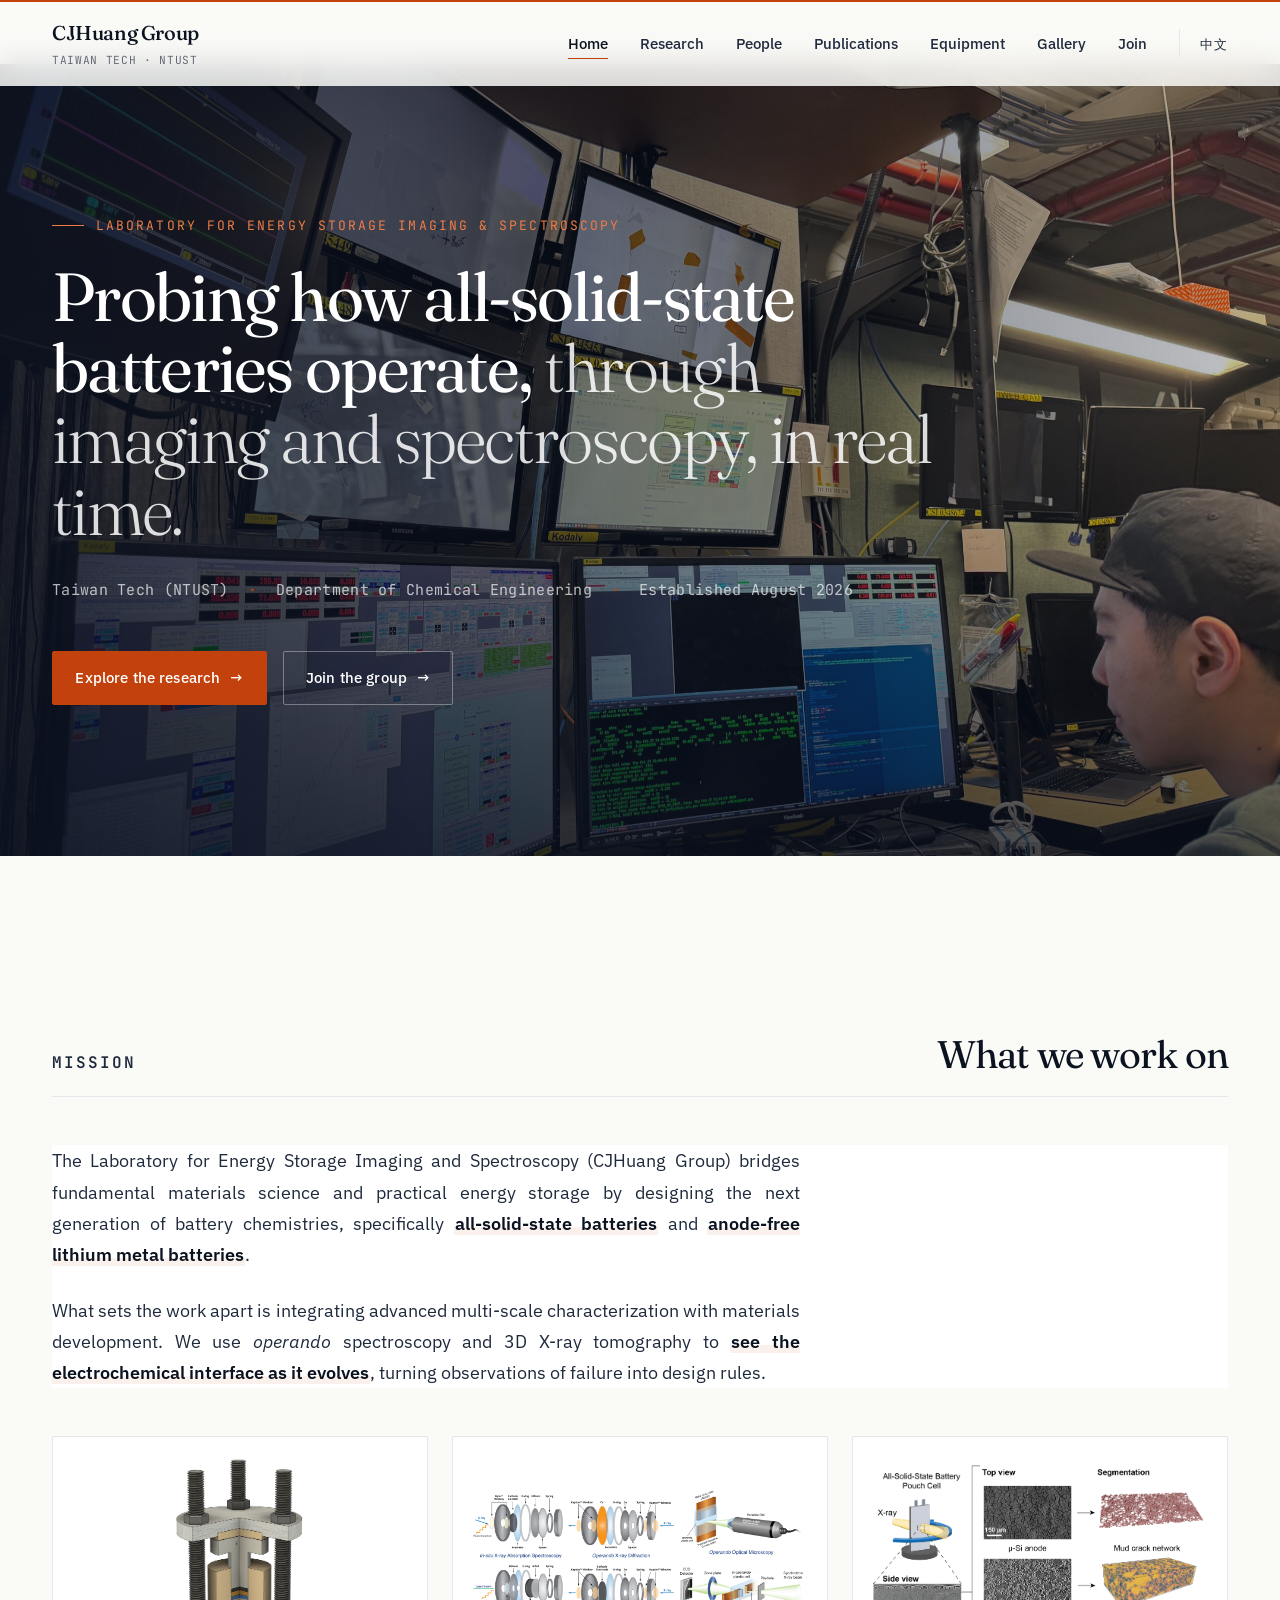
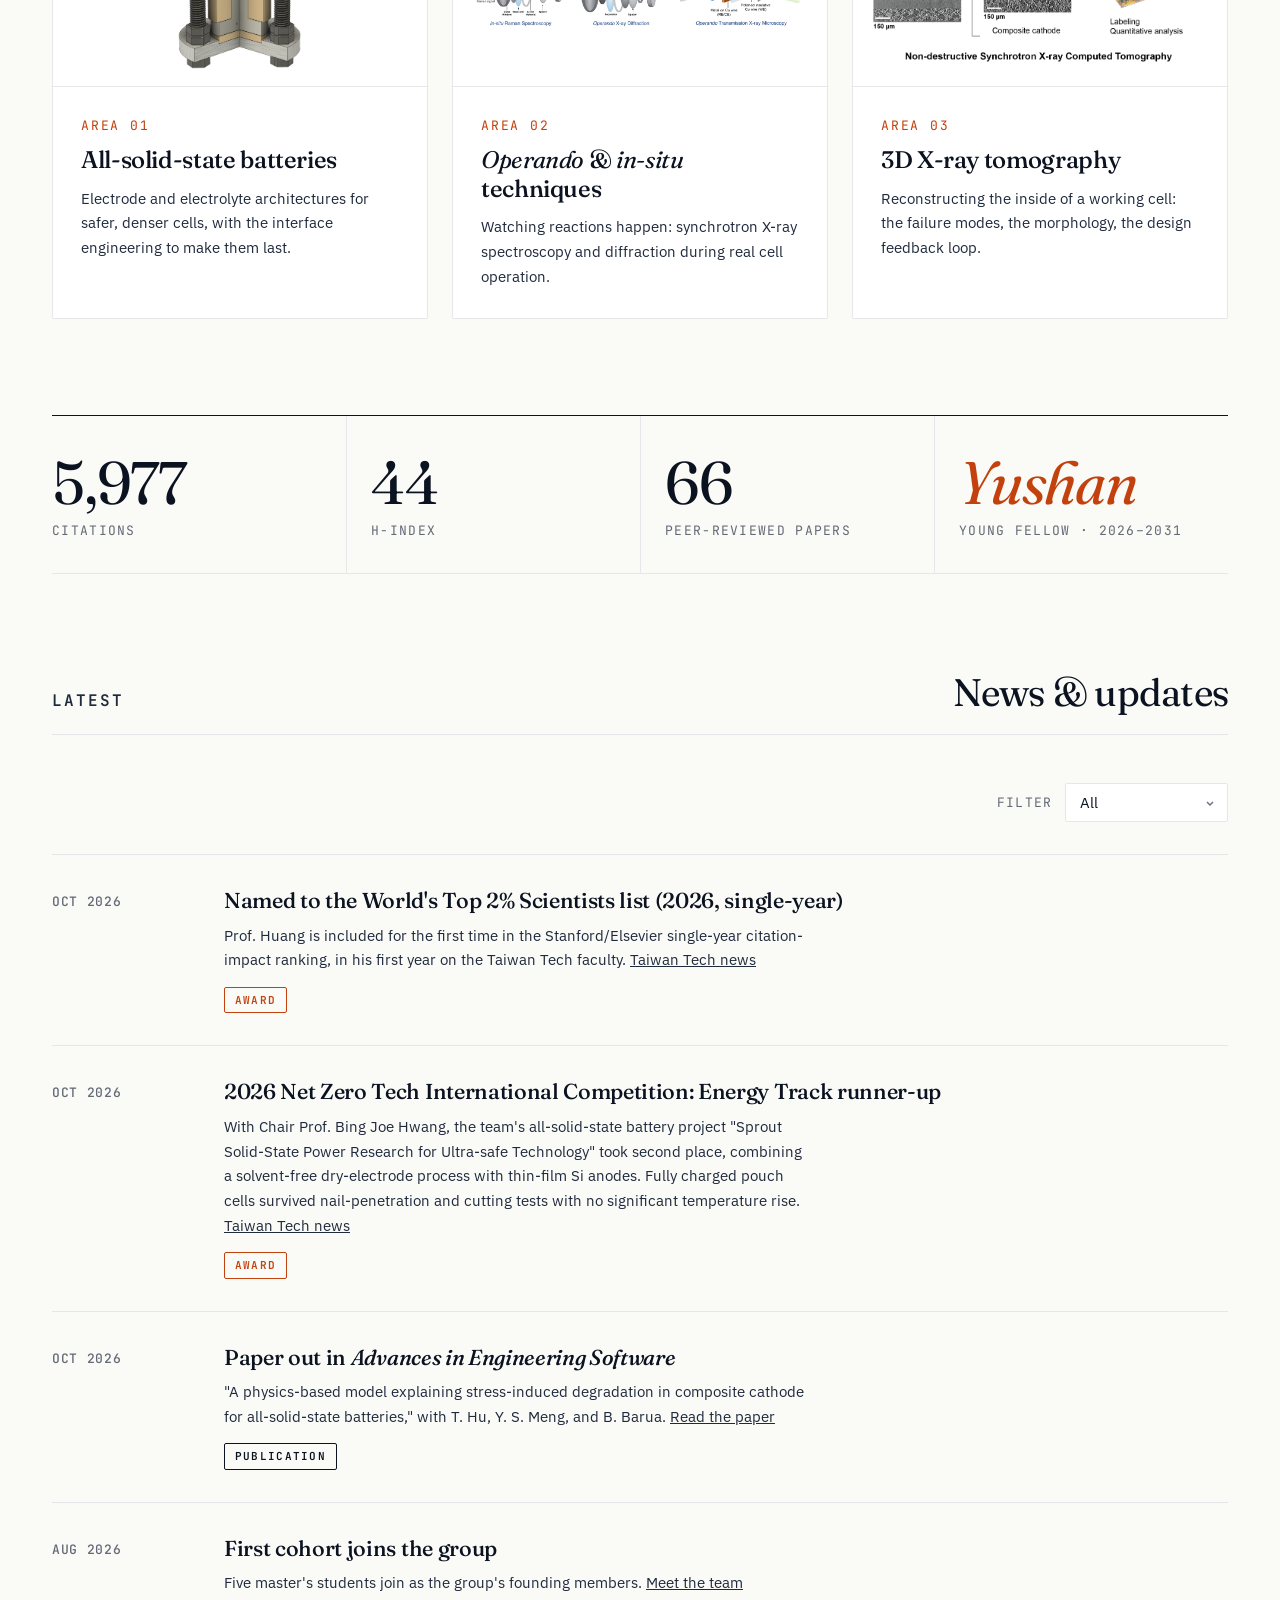
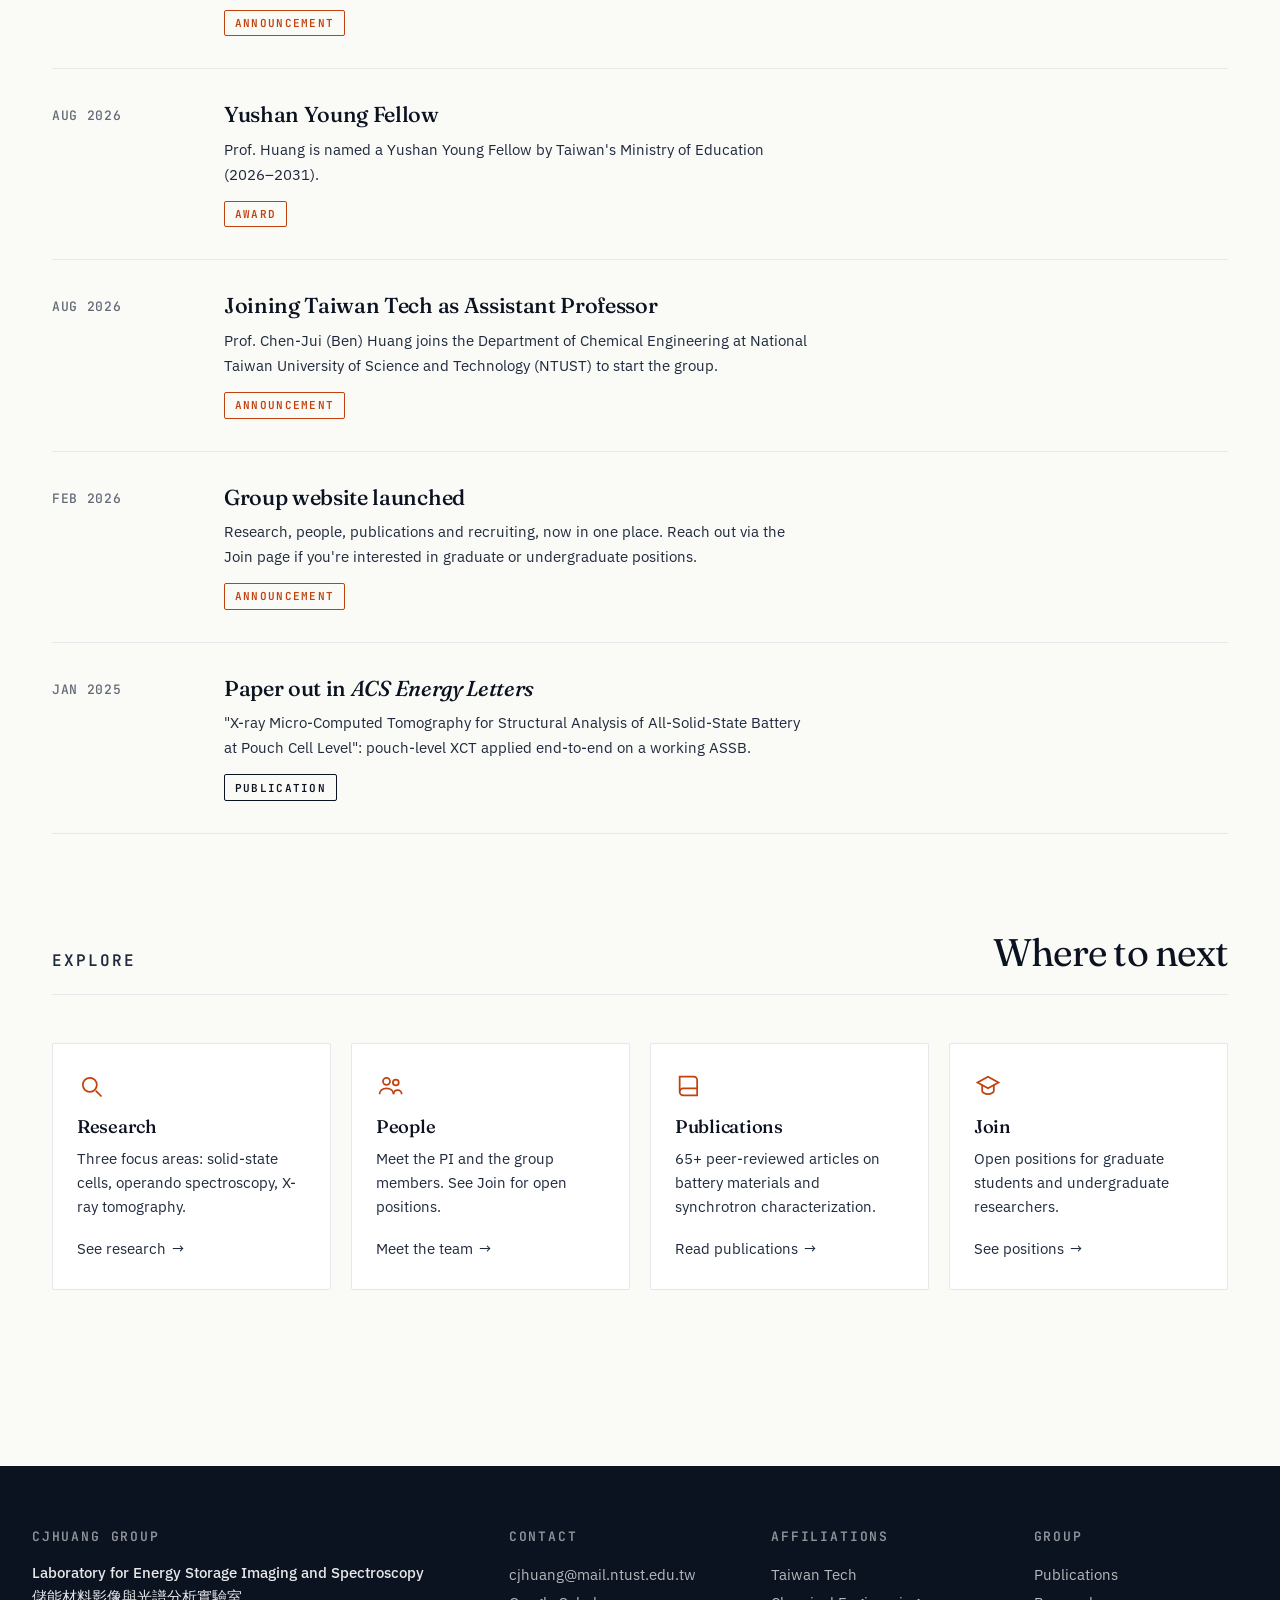
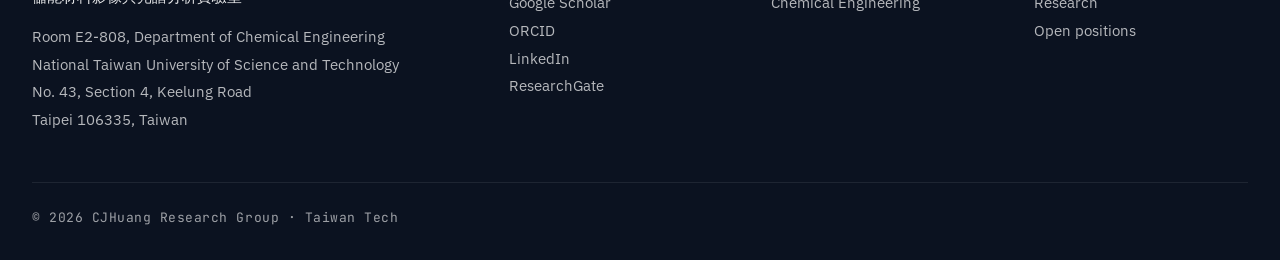
==== commit 37773c3c: "Add Traditional Chinese pages and language switch - zh/index, zh/research, zh/people, zh/join: Chine" ====
--- a/index.html
+++ b/index.html
@@ -6,6 +6,9 @@
     <title>CJHuang Group · Laboratory for Energy Storage Imaging and Spectroscopy</title>
     <meta name="description" content="Probing how all-solid-state batteries operate through imaging and spectroscopy in real time. Research group led by Prof. Chen-Jui Huang at Taiwan Tech (NTUST).">
     <link rel="canonical" href="https://bencjhuang.github.io/">
+    <link rel="alternate" hreflang="en" href="https://bencjhuang.github.io/">
+    <link rel="alternate" hreflang="zh-Hant" href="https://bencjhuang.github.io/zh/">
+    <link rel="alternate" hreflang="x-default" href="https://bencjhuang.github.io/">
 
     <!-- Open Graph / social cards -->
     <meta property="og:type" content="website">
@@ -52,7 +55,7 @@
             "@type": "PostalAddress",
             "streetAddress": "Room E2-808, No. 43, Section 4, Keelung Road",
             "addressLocality": "Taipei",
-            "postalCode": "10607",
+            "postalCode": "106335",
             "addressCountry": "TW"
           },
           "knowsAbout": [
@@ -135,6 +138,7 @@
                 <li><a href="equipment.html">Equipment</a></li>
                 <li><a href="gallery.html">Gallery</a></li>
                 <li><a href="join.html">Join</a></li>
+                <li class="nav-lang"><a href="zh/index.html" lang="zh-Hant" hreflang="zh-Hant">中文</a></li>
             </ul>
             <button class="hamburger" id="hamburger" aria-label="Toggle navigation menu">
                 <span></span><span></span><span></span>
@@ -150,6 +154,7 @@
         <a href="equipment.html">Equipment</a>
         <a href="gallery.html">Gallery</a>
         <a href="join.html">Join</a>
+        <a href="zh/index.html" class="mobile-lang" lang="zh-Hant" hreflang="zh-Hant">中文</a>
     </div>
 
     <!-- ── Hero ─────────────────────────────────────────── -->
@@ -414,7 +419,7 @@
                     Room E2-808, Department of Chemical Engineering<br>
                     National Taiwan University of Science and Technology<br>
                     No. 43, Section 4, Keelung Road<br>
-                    Taipei 10607, Taiwan
+                    Taipei 106335, Taiwan
                 </p>
             </div>
             <div class="footer-section">
--- a/styles.css
+++ b/styles.css
@@ -240,6 +240,43 @@
 .nav-links a:hover::after,
 .nav-links a.active::after { transform: scaleX(1); }
 .nav-links a.active { color: var(--ink); }
+
+/* Language switch (EN ⇄ 中文), last item in the nav */
+.nav-lang {
+    padding-left: 1.25rem;
+    border-left: 1px solid var(--rule);
+}
+.nav-links .nav-lang a {
+    font-family: var(--font-mono);
+    font-size: var(--fs-xs);
+    letter-spacing: 0.06em;
+}
+.mobile-menu .mobile-lang {
+    font-family: var(--font-mono);
+    font-size: var(--fs-sm);
+    color: var(--muted);
+}
+
+/* ── Traditional Chinese pages (zh/) ─────────────────────────
+   Latin text keeps the site faces; CJK glyphs fall through to
+   Noto Sans/Serif TC (loaded only on zh/ pages). Uppercase
+   tracking is meant for Latin labels, so it is relaxed here. */
+html[lang="zh-Hant"] {
+    --font-body:    'IBM Plex Sans', 'Noto Sans TC', 'PingFang TC', 'Microsoft JhengHei', sans-serif;
+    --font-display: 'Fraunces', 'Noto Serif TC', 'Songti TC', serif;
+    --font-mono:    'JetBrains Mono', 'Noto Sans TC', monospace;
+}
+html[lang="zh-Hant"] body { line-height: 1.8; }
+html[lang="zh-Hant"] :is(.hero-eyebrow, .page-eyebrow, .section-eyebrow, .section-num,
+    .stat-label, .research-eyebrow, .toc-label, .badge-cat, .news-date, .cv-sub,
+    .member-card__tag, .project-card__tag, .recruiting-notice__eyebrow, .position-badge,
+    .compare-label, .footer-section h3) {
+    letter-spacing: 0.06em;
+}
+html[lang="zh-Hant"] .hero h1 { max-width: 15em; line-height: 1.2; }
+/* CJK glyphs are uniform width, so ragged-right already reads evenly; justify
+   would stretch the spaces around embedded Latin words (names, acronyms). */
+html[lang="zh-Hant"] p { text-align: start; }
 
 /* ════════════════════════════════════════════════════════════════
    HERO — full-bleed image, editorial layout
@@ -904,6 +941,106 @@
     .pinned-text { grid-column: 1; grid-row: 1; }
 }
 
+/* ── Before/after comparison slider (XCT, assembled vs. cycled) ─
+   --pos is the divider position; script.js updates it from pointer
+   drags and the (visually hidden) range input, which keeps it usable
+   from the keyboard. Without JS it rests at 50%. */
+.compare { margin: 1.5rem 0 2.5rem; }
+.compare-frame {
+    --pos: 50%;
+    position: relative;
+    aspect-ratio: 1400 / 636;
+    overflow: hidden;
+    background: var(--ink);
+    border: 1px solid var(--rule);
+    border-radius: 2px;
+    cursor: ew-resize;
+    touch-action: pan-y;          /* vertical page scroll still works on touch */
+    user-select: none;
+    -webkit-user-select: none;
+}
+.compare-img {
+    position: absolute;
+    inset: 0;
+    width: 100%;
+    height: 100%;
+    object-fit: cover;
+    display: block;
+    pointer-events: none;
+}
+.compare-before {
+    position: absolute;
+    inset: 0;
+    clip-path: inset(0 calc(100% - var(--pos)) 0 0);
+}
+.compare-handle {
+    position: absolute;
+    top: 0;
+    bottom: 0;
+    left: var(--pos);
+    width: 2px;
+    margin-left: -1px;
+    background: var(--surface);
+    pointer-events: none;
+}
+.compare-handle::after {
+    content: '‹ ›';
+    position: absolute;
+    top: 50%;
+    left: 50%;
+    width: 44px;
+    height: 44px;
+    translate: -50% -50%;
+    display: grid;
+    place-items: center;
+    border-radius: 50%;
+    background: var(--accent);
+    color: var(--surface);
+    font-family: var(--font-mono);
+    font-size: 0.95rem;
+    letter-spacing: 0.1em;
+    box-shadow: 0 2px 10px color-mix(in srgb, var(--ink) 35%, transparent);
+}
+.compare-frame:has(.compare-range:focus-visible) .compare-handle::after {
+    outline: 2px solid var(--surface);
+    outline-offset: 3px;
+}
+.compare-range {
+    position: absolute;
+    inset: 0;
+    width: 100%;
+    height: 100%;
+    margin: 0;
+    opacity: 0;
+    pointer-events: none;         /* drags are handled on the frame; this is for keyboard */
+}
+.compare-label {
+    position: absolute;
+    top: 0.75rem;
+    padding: 0.3rem 0.6rem;
+    font-family: var(--font-mono);
+    font-size: var(--fs-xs);
+    text-transform: uppercase;
+    letter-spacing: 0.12em;
+    color: var(--surface);
+    background: color-mix(in srgb, var(--ink) 72%, transparent);
+    pointer-events: none;
+}
+.compare-label--before { left: 0.75rem; }
+.compare-label--after  { right: 0.75rem; }
+/* Taller on phones; crop from the right so the scale bar (bottom-left) stays */
+@media (max-width: 768px) {
+    .compare-frame { aspect-ratio: 3 / 2; }
+    .compare-img { object-position: left center; }
+}
+.research-section .compare figcaption {
+    font-family: var(--font-mono);
+    font-size: var(--fs-xs);
+    color: var(--muted);
+    letter-spacing: 0.02em;
+    padding-top: 0.75rem;
+}
+
 /* ── XCT scrollytelling: pinned figure, steps scroll past ───── */
 .scrolly {
     display: grid;
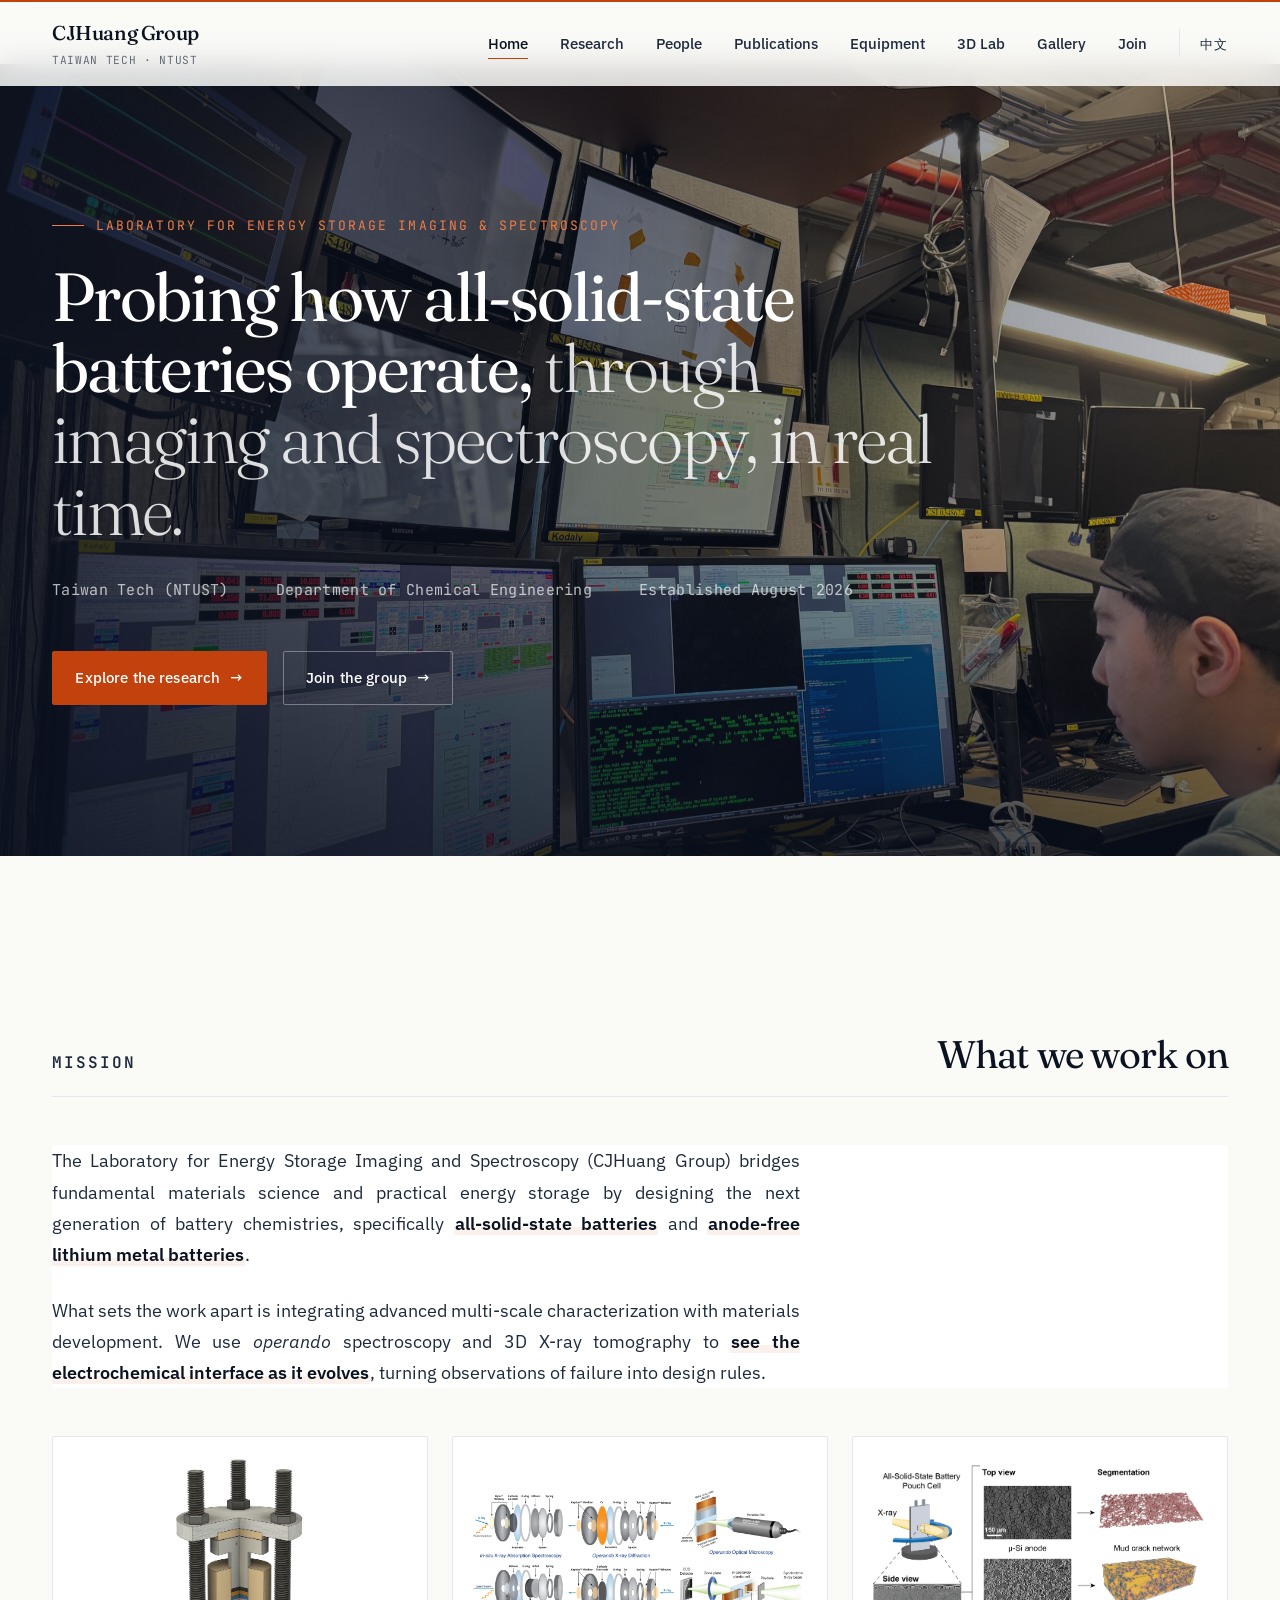
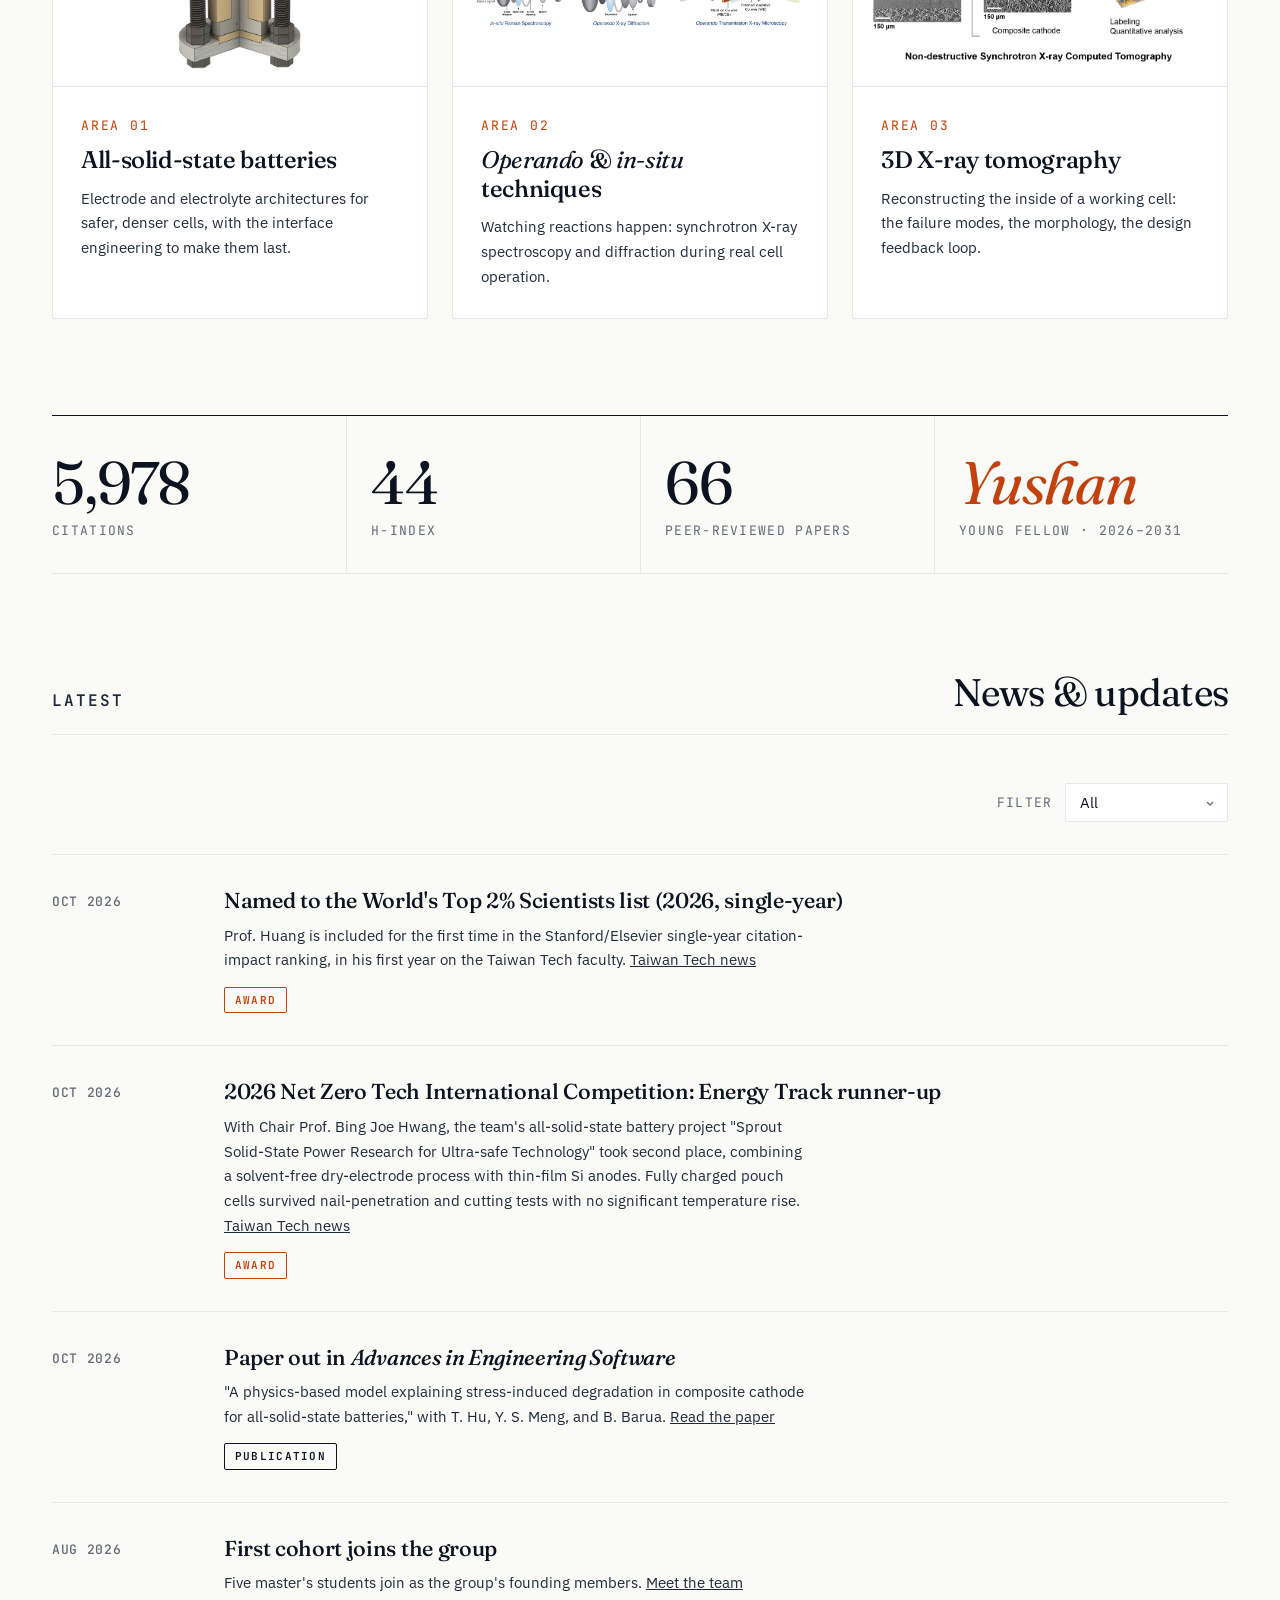
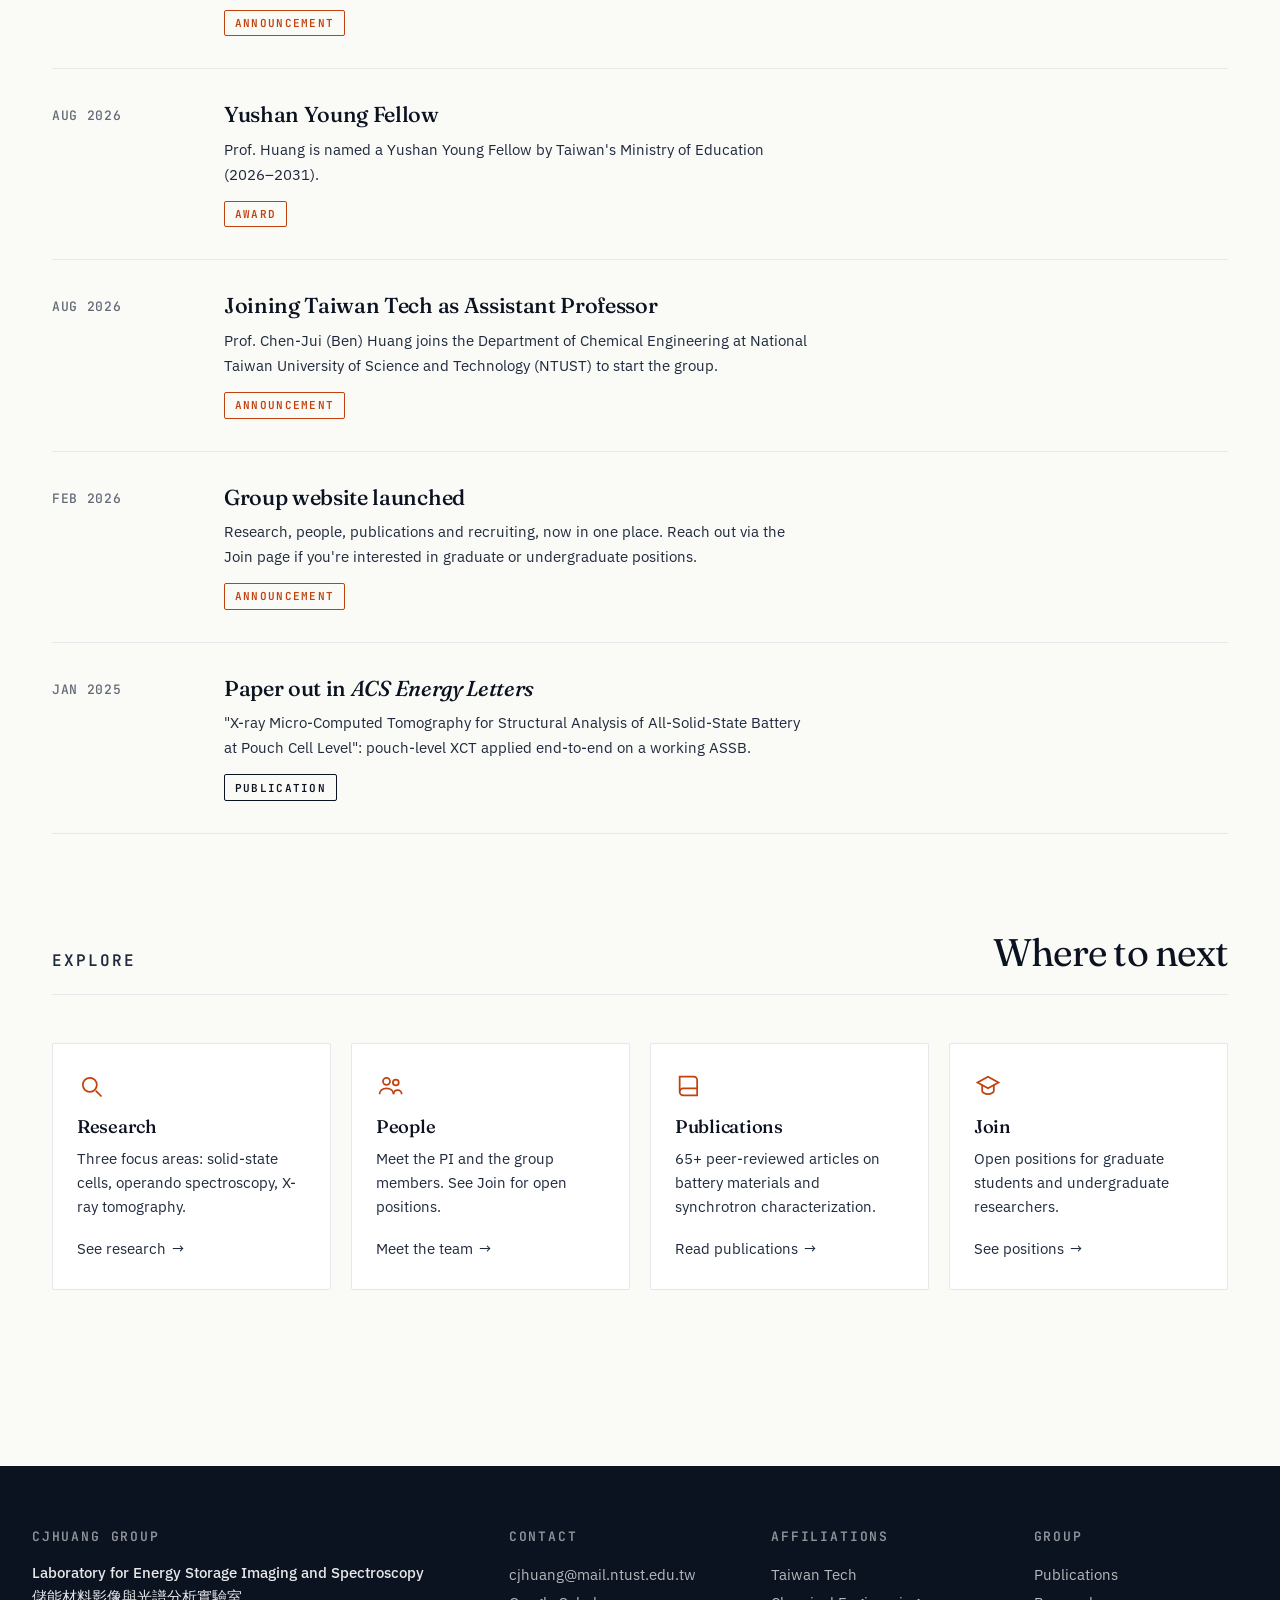
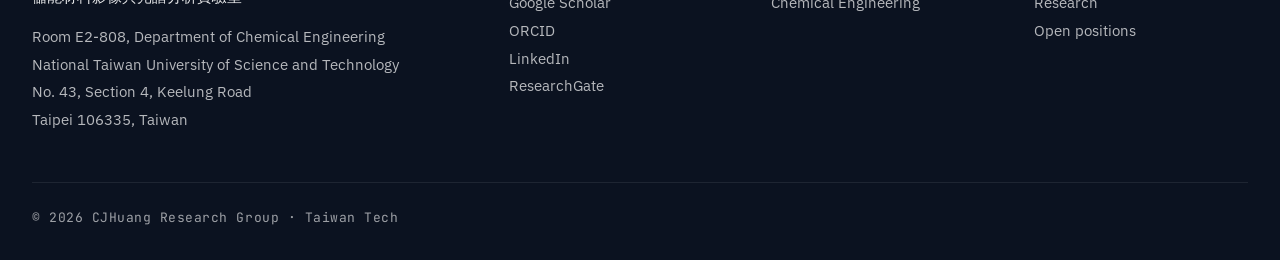
==== commit 2a2ed1bd: "Add interactive 3D lab tour page - New self-contained lab.html (three.js r128) extracted from the la" ====
--- a/index.html
+++ b/index.html
@@ -136,6 +136,7 @@
                 <li><a href="people.html">People</a></li>
                 <li><a href="publications.html">Publications</a></li>
                 <li><a href="equipment.html">Equipment</a></li>
+                <li><a href="lab.html">3D Lab</a></li>
                 <li><a href="gallery.html">Gallery</a></li>
                 <li><a href="join.html">Join</a></li>
                 <li class="nav-lang"><a href="zh/index.html" lang="zh-Hant" hreflang="zh-Hant">中文</a></li>
@@ -152,6 +153,7 @@
         <a href="people.html">People</a>
         <a href="publications.html">Publications</a>
         <a href="equipment.html">Equipment</a>
+        <a href="lab.html">3D Lab</a>
         <a href="gallery.html">Gallery</a>
         <a href="join.html">Join</a>
         <a href="zh/index.html" class="mobile-lang" lang="zh-Hant" hreflang="zh-Hant">中文</a>
--- a/styles.css
+++ b/styles.css
@@ -2359,6 +2359,65 @@
 /* ════════════════════════════════════════════════════════════════
    EQUIPMENT
    ════════════════════════════════════════════════════════════════ */
+/* Lab 3D tour — entry card linking to the standalone lab.html page */
+.lab-tour {
+    display: flex;
+    align-items: center;
+    gap: 1.5rem;
+    margin-top: 1rem;
+    padding: 1.5rem 1.75rem;
+    background: var(--surface);
+    border: 1px solid var(--rule);
+    border-left: 3px solid var(--accent);
+    border-radius: 2px;
+    text-decoration: none;
+    color: inherit;
+    transition: transform var(--t-med), box-shadow var(--t-med);
+}
+.lab-tour:hover {
+    transform: translateY(-4px);
+    box-shadow: var(--shadow-md);
+}
+.lab-tour-glyph {
+    flex: none;
+    width: 52px;
+    height: 52px;
+    display: grid;
+    place-items: center;
+    border: 1.5px solid var(--accent);
+    border-radius: 2px;
+    color: var(--accent);
+    font-family: var(--font-mono);
+    font-size: var(--fs-xs);
+    font-weight: 600;
+    letter-spacing: 0.04em;
+}
+.lab-tour-body { flex: 1 1 auto; }
+.lab-tour-eyebrow {
+    font-family: var(--font-mono);
+    font-size: var(--fs-xs);
+    color: var(--accent-on-dark);
+    text-transform: uppercase;
+    letter-spacing: 0.16em;
+}
+.lab-tour-body h3 {
+    margin: 0.25rem 0 0.35rem;
+    font-family: var(--font-display);
+    color: var(--ink);
+}
+.lab-tour-body p { margin: 0; color: var(--muted); font-size: var(--fs-sm); }
+.lab-tour-arrow {
+    flex: none;
+    font-size: 1.5rem;
+    color: var(--accent);
+    transition: transform var(--t-fast);
+}
+.lab-tour:hover .lab-tour-arrow { transform: translateX(4px); }
+@media (max-width: 768px) {
+    .lab-tour { flex-wrap: wrap; gap: 1rem; }
+    .lab-tour-arrow { display: none; }
+}
+
 .equipment-grid {
     display: grid;
     grid-template-columns: repeat(auto-fit, minmax(300px, 1fr));
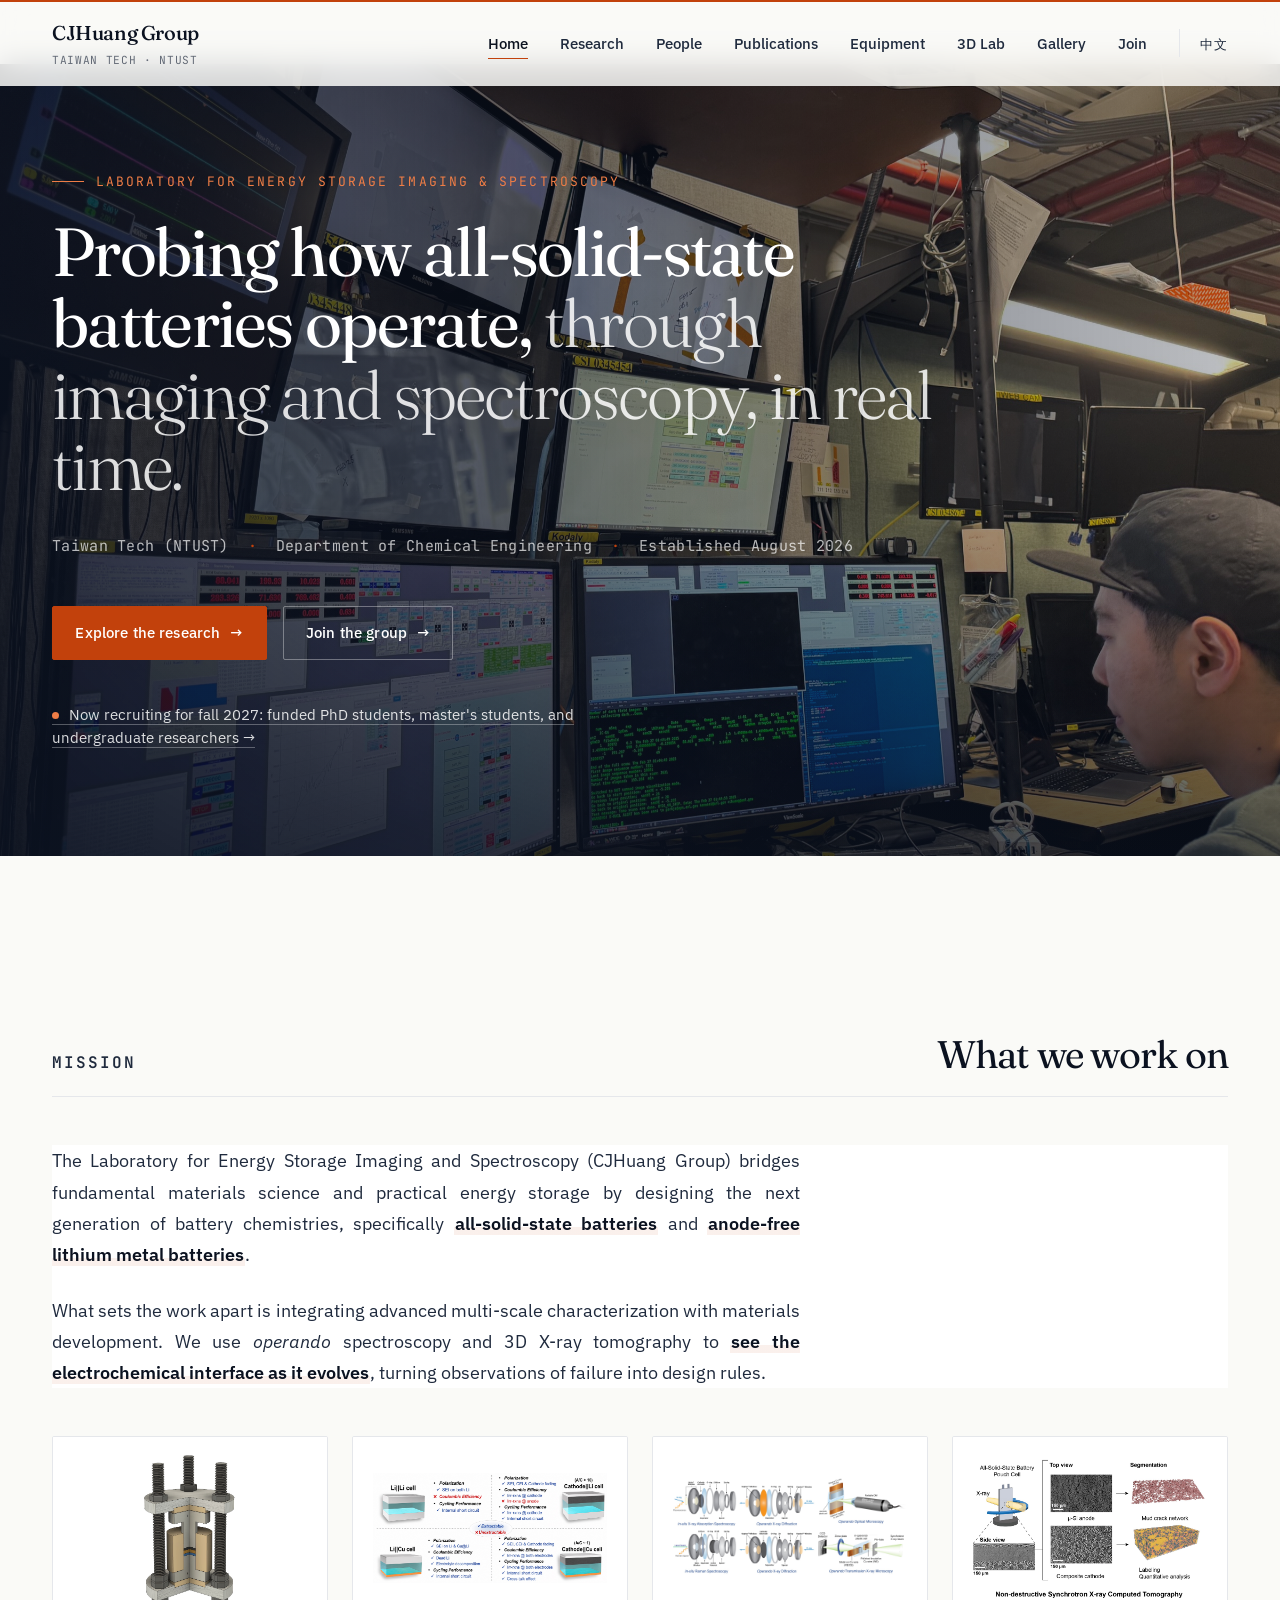
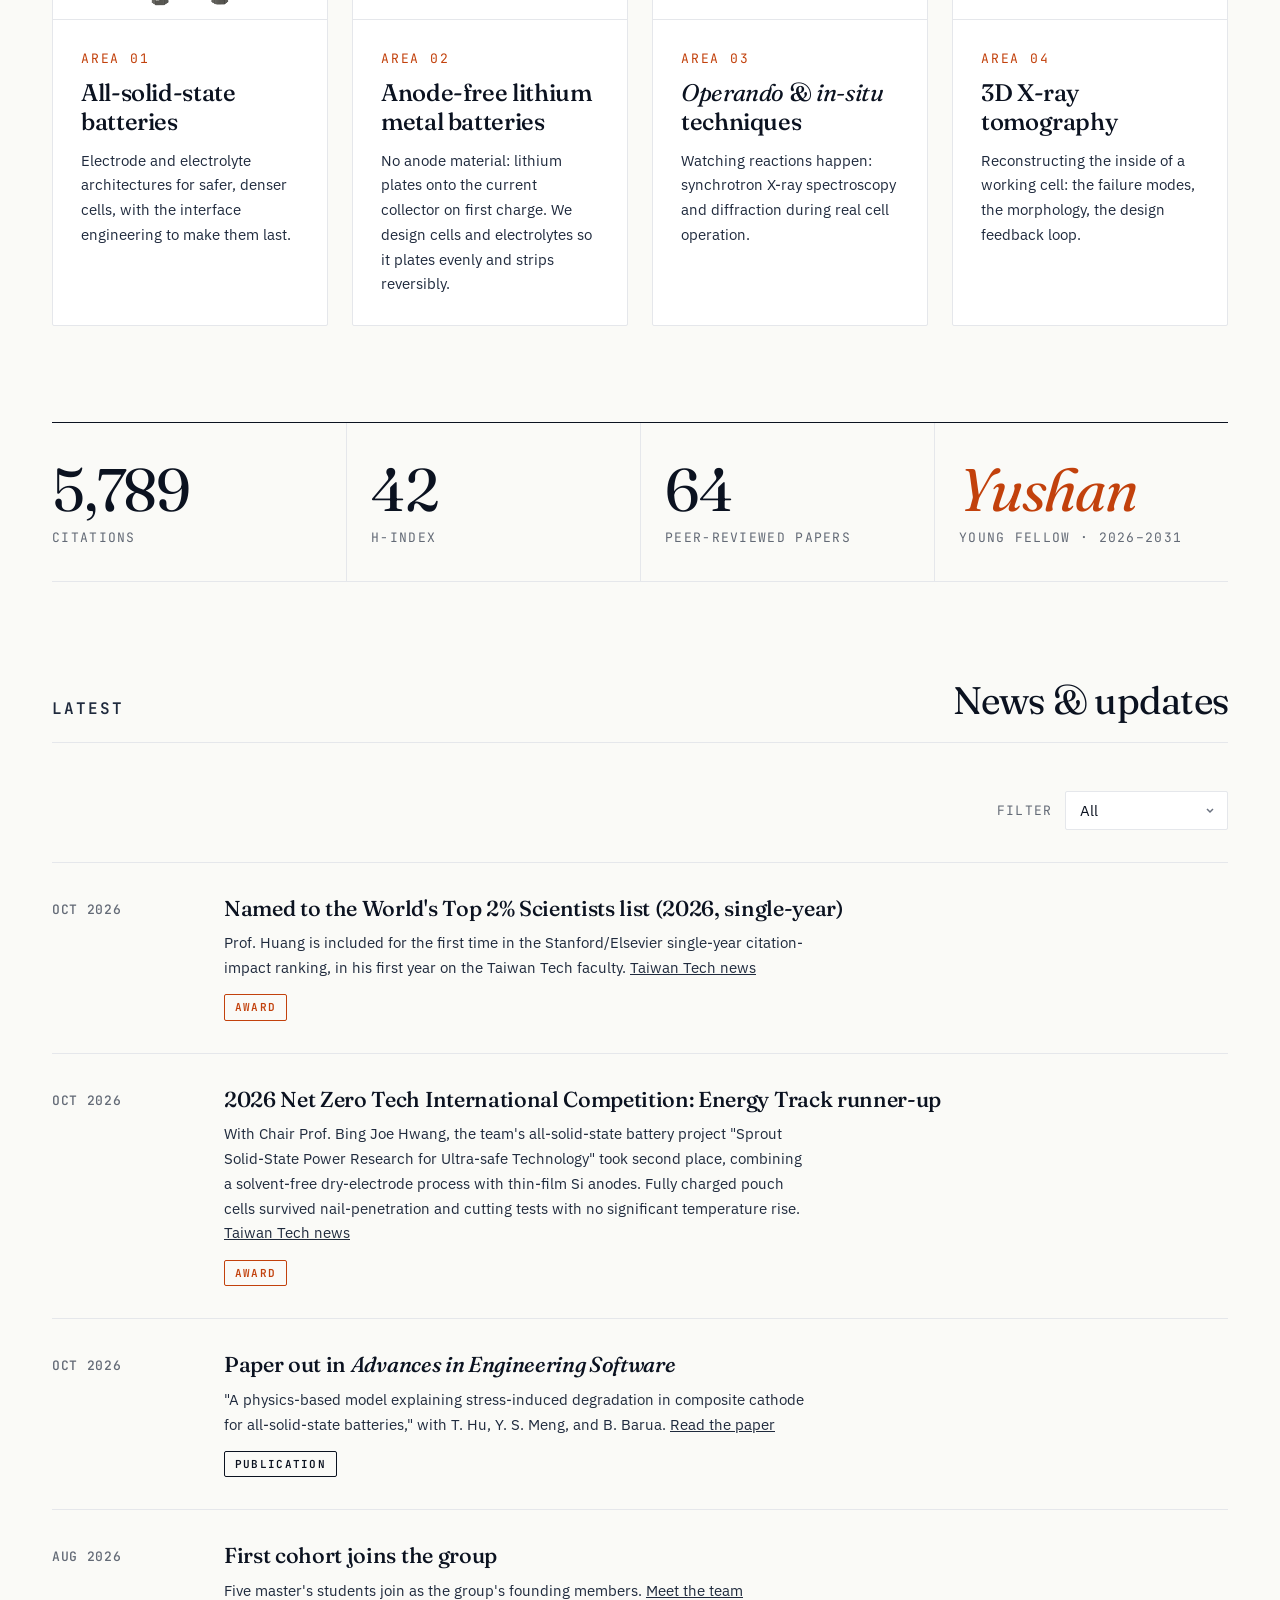
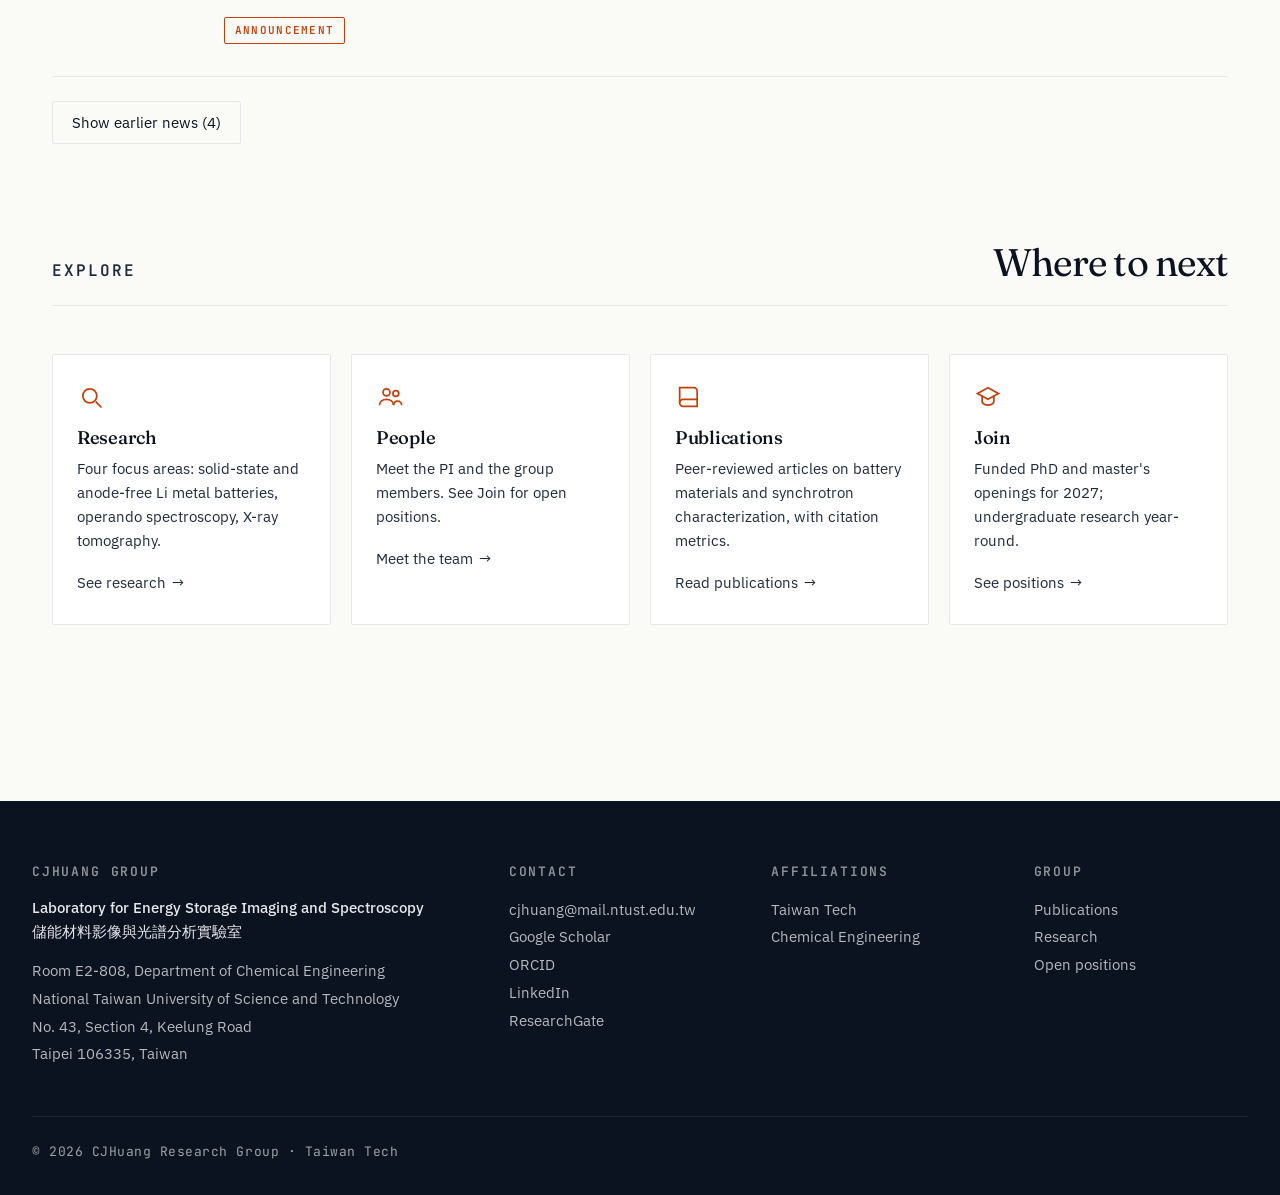
==== commit 493f2d21: "updating website" ====
--- a/index.html
+++ b/index.html
@@ -183,6 +183,9 @@
                     <span class="btn-arrow" aria-hidden="true">→</span>
                 </a>
             </div>
+            <p class="hero-recruit">
+                <a href="join.html">Now recruiting for fall 2027: funded PhD students, master's students, and undergraduate researchers <span aria-hidden="true">→</span></a>
+            </p>
         </div>
     </section>
 
@@ -209,38 +212,50 @@
 
             <!-- Research preview cards -->
             <div class="research-grid">
-                <article class="research-card" data-href="research.html#assb">
+                <article class="research-card">
                     <div class="research-image research-image--zoom">
                         <img loading="lazy" decoding="async" src="image/research-assb.jpg" alt="3D rendering of an all-solid-state battery test cell"
                              onerror="this.style.display='none'; this.parentElement.classList.add('img-fallback')">
                     </div>
                     <div class="research-content">
                         <span class="research-eyebrow">Area 01</span>
-                        <h3>All-solid-state batteries</h3>
+                        <h3><a class="card-link" href="research.html#assb">All-solid-state batteries</a></h3>
                         <p>Electrode and electrolyte architectures for safer, denser cells, with the interface engineering to make them last.</p>
                     </div>
                 </article>
 
-                <article class="research-card" data-href="research.html#operando">
+                <article class="research-card">
+                    <div class="research-image">
+                        <img loading="lazy" decoding="async" src="image/research-anodefree.jpg" alt="Comparison of Li||Li, Li||Cu, Cathode||Li and Cathode||Cu cells with characterization features"
+                             onerror="this.style.display='none'; this.parentElement.classList.add('img-fallback')">
+                    </div>
+                    <div class="research-content">
+                        <span class="research-eyebrow">Area 02</span>
+                        <h3><a class="card-link" href="research.html#anode-free">Anode-free lithium metal batteries</a></h3>
+                        <p>No anode material: lithium plates onto the current collector on first charge. We design cells and electrolytes so it plates evenly and strips reversibly.</p>
+                    </div>
+                </article>
+
+                <article class="research-card">
                     <div class="research-image">
                         <img loading="lazy" decoding="async" src="image/research-operando.jpg?v=2" alt="Six in-situ and operando battery cell designs: X-ray absorption, X-ray diffraction, optical microscopy, Raman spectroscopy, and transmission X-ray microscopy"
                              onerror="this.style.display='none'; this.parentElement.classList.add('img-fallback')">
                     </div>
                     <div class="research-content">
-                        <span class="research-eyebrow">Area 02</span>
-                        <h3><i>Operando</i> &amp; <i>in-situ</i> techniques</h3>
+                        <span class="research-eyebrow">Area 03</span>
+                        <h3><a class="card-link" href="research.html#operando"><i>Operando</i> &amp; <i>in-situ</i> techniques</a></h3>
                         <p>Watching reactions happen: synchrotron X-ray spectroscopy and diffraction during real cell operation.</p>
                     </div>
                 </article>
 
-                <article class="research-card" data-href="research.html#xct">
+                <article class="research-card">
                     <div class="research-image">
                         <img loading="lazy" decoding="async" src="image/research-xct.jpg?v=2" alt="Synchrotron X-ray computed tomography of an all-solid-state pouch cell: top-view slices and 3D reconstructions of µ-Si anode and composite cathode"
                              onerror="this.style.display='none'; this.parentElement.classList.add('img-fallback')">
                     </div>
                     <div class="research-content">
-                        <span class="research-eyebrow">Area 03</span>
-                        <h3>3D X-ray tomography</h3>
+                        <span class="research-eyebrow">Area 04</span>
+                        <h3><a class="card-link" href="research.html#xct">3D X-ray tomography</a></h3>
                         <p>Reconstructing the inside of a working cell: the failure modes, the morphology, the design feedback loop.</p>
                     </div>
                 </article>
@@ -283,7 +298,6 @@
                     <option value="announcement">Announcements</option>
                     <option value="award">Awards &amp; Grants</option>
                     <option value="publication">Publications</option>
-                    <option value="activity">Activities</option>
                 </select>
             </div>
 
@@ -324,7 +338,7 @@
                     </div>
                 </article>
 
-                <article class="news-item" data-category="award">
+                <article class="news-item news-item--older" data-category="award">
                     <div class="news-date">Aug 2026</div>
                     <div>
                         <h3>Yushan Young Fellow</h3>
@@ -333,7 +347,7 @@
                     </div>
                 </article>
 
-                <article class="news-item" data-category="announcement">
+                <article class="news-item news-item--older" data-category="announcement">
                     <div class="news-date">Aug 2026</div>
                     <div>
                         <h3>Joining Taiwan Tech as Assistant Professor</h3>
@@ -342,7 +356,7 @@
                     </div>
                 </article>
 
-                <article class="news-item" data-category="announcement">
+                <article class="news-item news-item--older" data-category="announcement">
                     <div class="news-date">Feb 2026</div>
                     <div>
                         <h3>Group website launched</h3>
@@ -351,15 +365,16 @@
                     </div>
                 </article>
 
-                <article class="news-item" data-category="publication">
+                <article class="news-item news-item--older" data-category="publication">
                     <div class="news-date">Jan 2025</div>
                     <div>
                         <h3>Paper out in <i>ACS Energy Letters</i></h3>
-                        <p>"X-ray Micro-Computed Tomography for Structural Analysis of All-Solid-State Battery at Pouch Cell Level": pouch-level XCT applied end-to-end on a working ASSB.</p>
+                        <p>"X-ray Micro-Computed Tomography for Structural Analysis of All-Solid-State Battery at Pouch Cell Level": pouch-level XCT applied end-to-end on a working ASSB. <a href="https://doi.org/10.1021/acsenergylett.5c00956" target="_blank" rel="noopener">Read the paper</a></p>
                         <span class="badge-cat pub-label">Publication</span>
                     </div>
                 </article>
             </div>
+            <button type="button" class="news-more" id="news-more" hidden>Show earlier news (4)</button>
         </section>
 
         <!-- ── Quick nav ────────────────────────────────── -->
@@ -369,39 +384,39 @@
                 <h2>Where to next</h2>
             </div>
             <div class="quick-nav-grid">
-                <div class="quick-nav-card" data-href="research.html">
+                <div class="quick-nav-card">
                     <span class="card-icon" aria-hidden="true">
                         <svg viewBox="0 0 24 24"><circle cx="11" cy="11" r="6"/><path d="M16 16l5 5"/></svg>
                     </span>
-                    <h3>Research</h3>
-                    <p>Three focus areas: solid-state cells, operando spectroscopy, X-ray tomography.</p>
+                    <h3><a class="card-link" href="research.html">Research</a></h3>
+                    <p>Four focus areas: solid-state and anode-free Li metal batteries, operando spectroscopy, X-ray tomography.</p>
                     <span class="card-arrow">See research <span aria-hidden="true">→</span></span>
                 </div>
 
-                <div class="quick-nav-card" data-href="people.html">
+                <div class="quick-nav-card">
                     <span class="card-icon" aria-hidden="true">
                         <svg viewBox="0 0 24 24"><circle cx="9" cy="8" r="3"/><path d="M3 19c0-3 2.7-5 6-5s6 2 6 5"/><circle cx="17" cy="9" r="2.5"/><path d="M15 19c.2-2 1.5-3.5 3.5-3.5S22 17 22 19"/></svg>
                     </span>
-                    <h3>People</h3>
+                    <h3><a class="card-link" href="people.html">People</a></h3>
                     <p>Meet the PI and the group members. See Join for open positions.</p>
                     <span class="card-arrow">Meet the team <span aria-hidden="true">→</span></span>
                 </div>
 
-                <div class="quick-nav-card" data-href="publications.html">
+                <div class="quick-nav-card">
                     <span class="card-icon" aria-hidden="true">
                         <svg viewBox="0 0 24 24"><path d="M4 4h12a3 3 0 013 3v13H7a3 3 0 01-3-3V4z"/><path d="M4 17a3 3 0 013-3h12"/></svg>
                     </span>
-                    <h3>Publications</h3>
-                    <p>65+ peer-reviewed articles on battery materials and synchrotron characterization.</p>
+                    <h3><a class="card-link" href="publications.html">Publications</a></h3>
+                    <p>Peer-reviewed articles on battery materials and synchrotron characterization, with citation metrics.</p>
                     <span class="card-arrow">Read publications <span aria-hidden="true">→</span></span>
                 </div>
 
-                <div class="quick-nav-card" data-href="join.html">
+                <div class="quick-nav-card">
                     <span class="card-icon" aria-hidden="true">
                         <svg viewBox="0 0 24 24"><path d="M3 9l9-5 9 5-9 5-9-5z"/><path d="M7 11v5c0 1.5 2.2 3 5 3s5-1.5 5-3v-5"/></svg>
                     </span>
-                    <h3>Join</h3>
-                    <p>Open positions for graduate students and undergraduate researchers.</p>
+                    <h3><a class="card-link" href="join.html">Join</a></h3>
+                    <p>Funded PhD and master's openings for 2027; undergraduate research year-round.</p>
                     <span class="card-arrow">See positions <span aria-hidden="true">→</span></span>
                 </div>
             </div>
--- a/styles.css
+++ b/styles.css
@@ -386,6 +386,29 @@
     margin-top: 1.5rem;
     flex-wrap: wrap;
 }
+
+/* Recruiting status line under the hero CTAs */
+.hero-recruit {
+    margin-top: 1.25rem;
+    font-size: var(--fs-sm);
+    line-height: 1.5;
+}
+.hero-recruit a {
+    color: rgba(255, 255, 255, 0.85);
+    text-decoration: none;
+    border-bottom: 1px solid rgba(255, 255, 255, 0.3);
+    transition: color var(--t-fast), border-color var(--t-fast);
+}
+.hero-recruit a::before {
+    content: '';
+    display: inline-block;
+    width: 7px; height: 7px;
+    margin-right: 0.6rem;
+    border-radius: 50%;
+    background: var(--accent-on-dark);
+    vertical-align: 0.1em;
+}
+.hero-recruit a:hover { color: #fff; border-color: var(--accent-on-dark); }
 
 @keyframes kenBurns {
     0%   { transform: scale(1.0)  translate3d(0, 0, 0); }
@@ -648,8 +671,28 @@
    ════════════════════════════════════════════════════════════════ */
 .research-grid {
     display: grid;
-    grid-template-columns: repeat(auto-fit, minmax(300px, 1fr));
+    grid-template-columns: repeat(4, 1fr);
     gap: 1.5rem;
+}
+@media (max-width: 1100px) { .research-grid { grid-template-columns: repeat(2, 1fr); } }
+@media (max-width: 600px)  { .research-grid { grid-template-columns: 1fr; } }
+
+/* Whole-card link: the h3 anchor stretches over its card */
+.card-link {
+    color: inherit;
+    text-decoration: none;
+}
+.card-link::before {
+    content: '';
+    position: absolute;
+    inset: 0;
+    z-index: 1;
+}
+.card-link:focus-visible { outline: none; }
+.research-card:has(.card-link:focus-visible),
+.quick-nav-card:has(.card-link:focus-visible) {
+    outline: 2px solid var(--accent);
+    outline-offset: 3px;
 }
 
 .research-card {
@@ -1327,6 +1370,21 @@
     transform: translateY(-6px);
 }
 .news-item.hidden { display: none; }
+.news-grid.is-collapsed .news-item--older { display: none; }
+
+.news-more {
+    margin-top: 1.5rem;
+    padding: 0.7rem 1.2rem;
+    background: none;
+    border: 1px solid var(--rule);
+    border-radius: 2px;
+    color: var(--ink);
+    font-family: var(--font-body);
+    font-size: var(--fs-sm);
+    cursor: pointer;
+    transition: border-color var(--t-fast);
+}
+.news-more:hover { border-color: var(--ink); }
 
 .news-date {
     font-family: var(--font-mono);
@@ -1348,7 +1406,6 @@
     line-height: 1.25;
     transition: color var(--t-fast);
 }
-.news-item:hover h3 { color: var(--accent); }
 .news-item p {
     color: var(--ink-soft);
     line-height: 1.65;
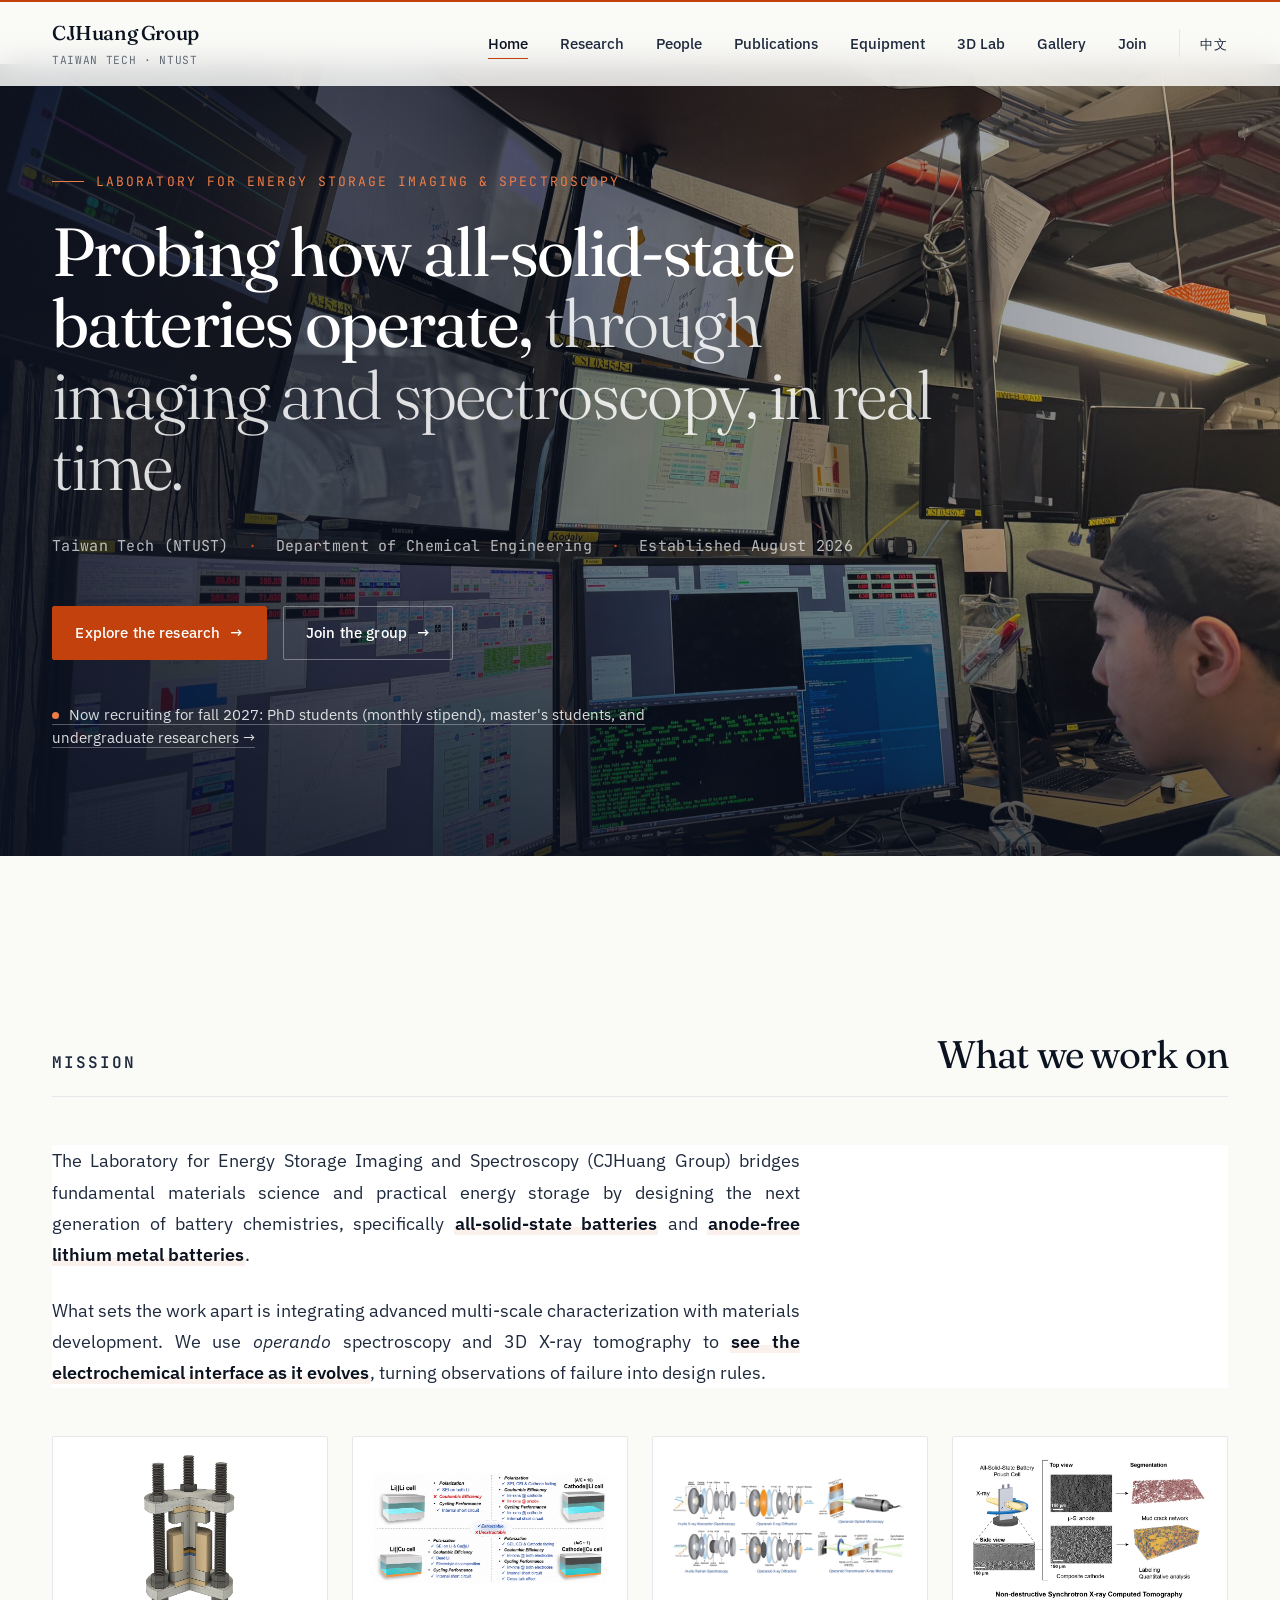
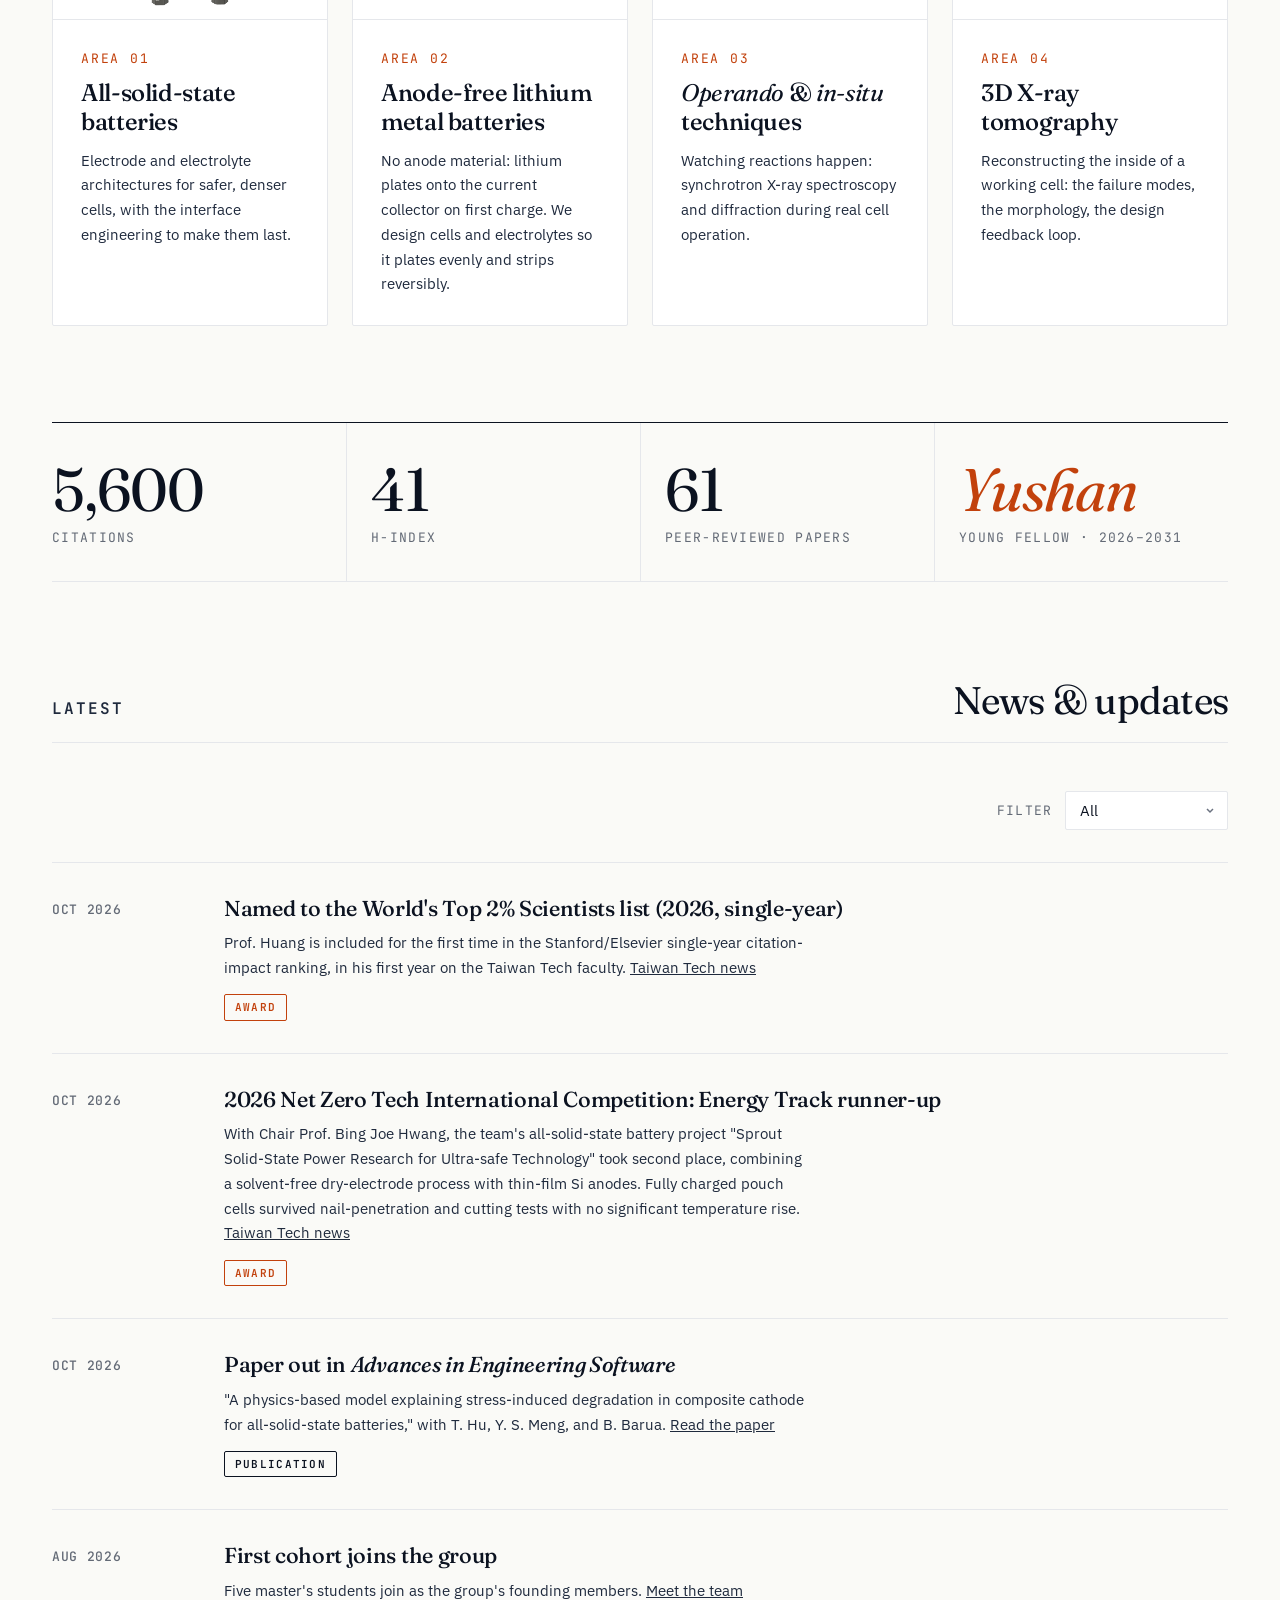
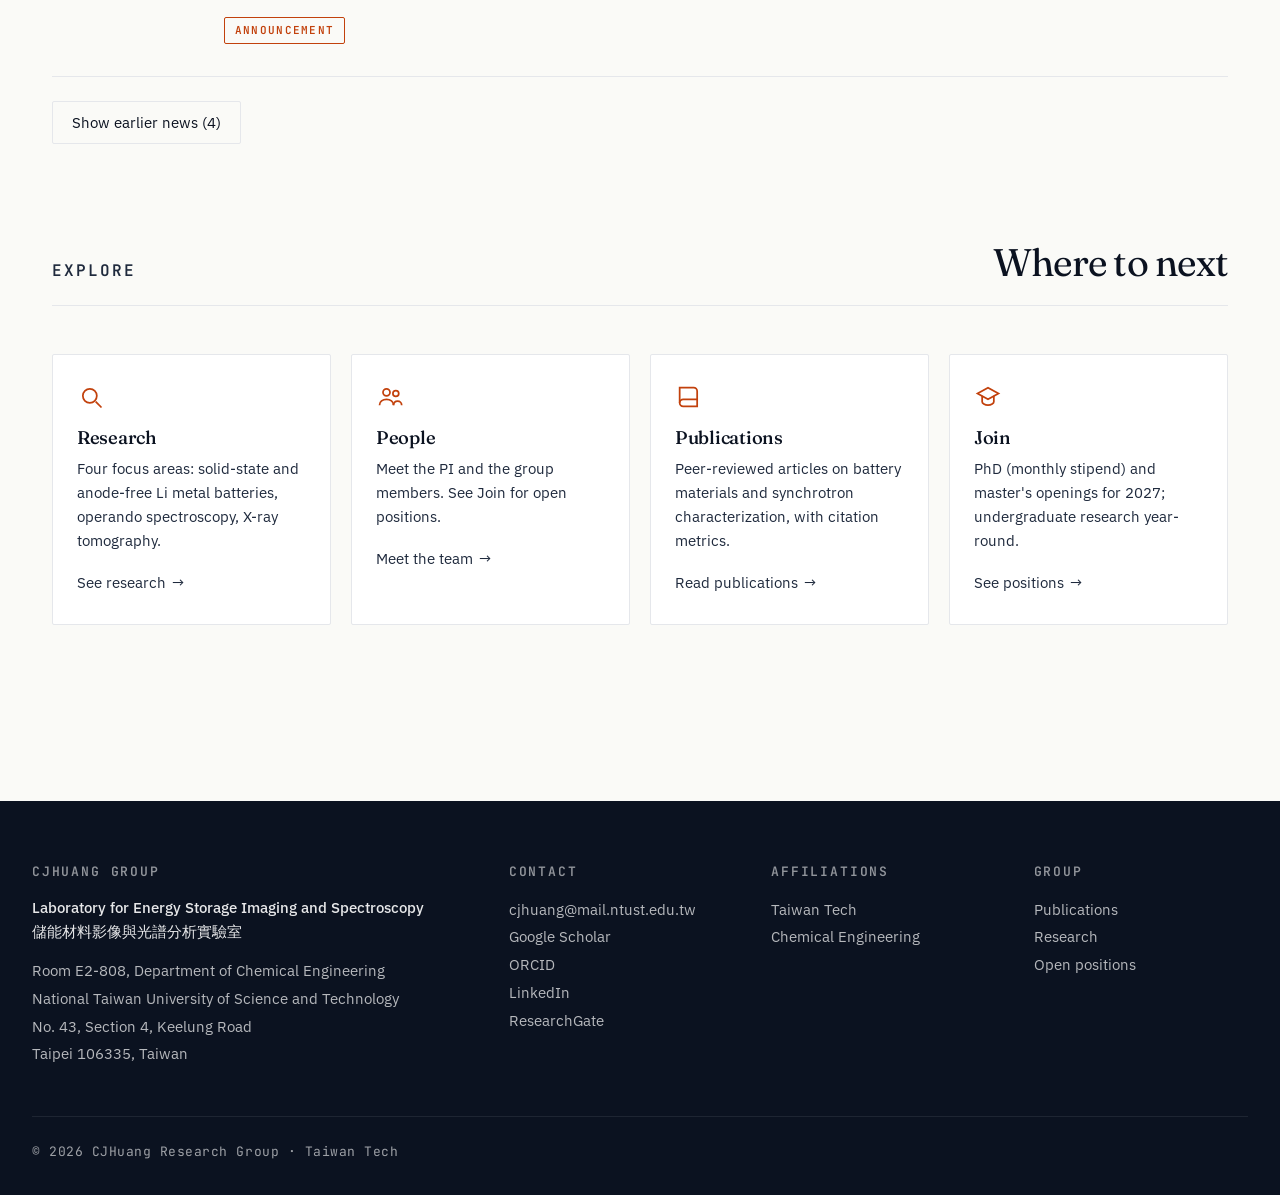
==== commit 4341243e: "update join page" ====
--- a/index.html
+++ b/index.html
@@ -184,7 +184,7 @@
                 </a>
             </div>
             <p class="hero-recruit">
-                <a href="join.html">Now recruiting for fall 2027: funded PhD students, master's students, and undergraduate researchers <span aria-hidden="true">→</span></a>
+                <a href="join.html">Now recruiting for fall 2027: PhD students (monthly stipend), master's students, and undergraduate researchers <span aria-hidden="true">→</span></a>
             </p>
         </div>
     </section>
@@ -416,7 +416,7 @@
                         <svg viewBox="0 0 24 24"><path d="M3 9l9-5 9 5-9 5-9-5z"/><path d="M7 11v5c0 1.5 2.2 3 5 3s5-1.5 5-3v-5"/></svg>
                     </span>
                     <h3><a class="card-link" href="join.html">Join</a></h3>
-                    <p>Funded PhD and master's openings for 2027; undergraduate research year-round.</p>
+                    <p>PhD (monthly stipend) and master's openings for 2027; undergraduate research year-round.</p>
                     <span class="card-arrow">See positions <span aria-hidden="true">→</span></span>
                 </div>
             </div>
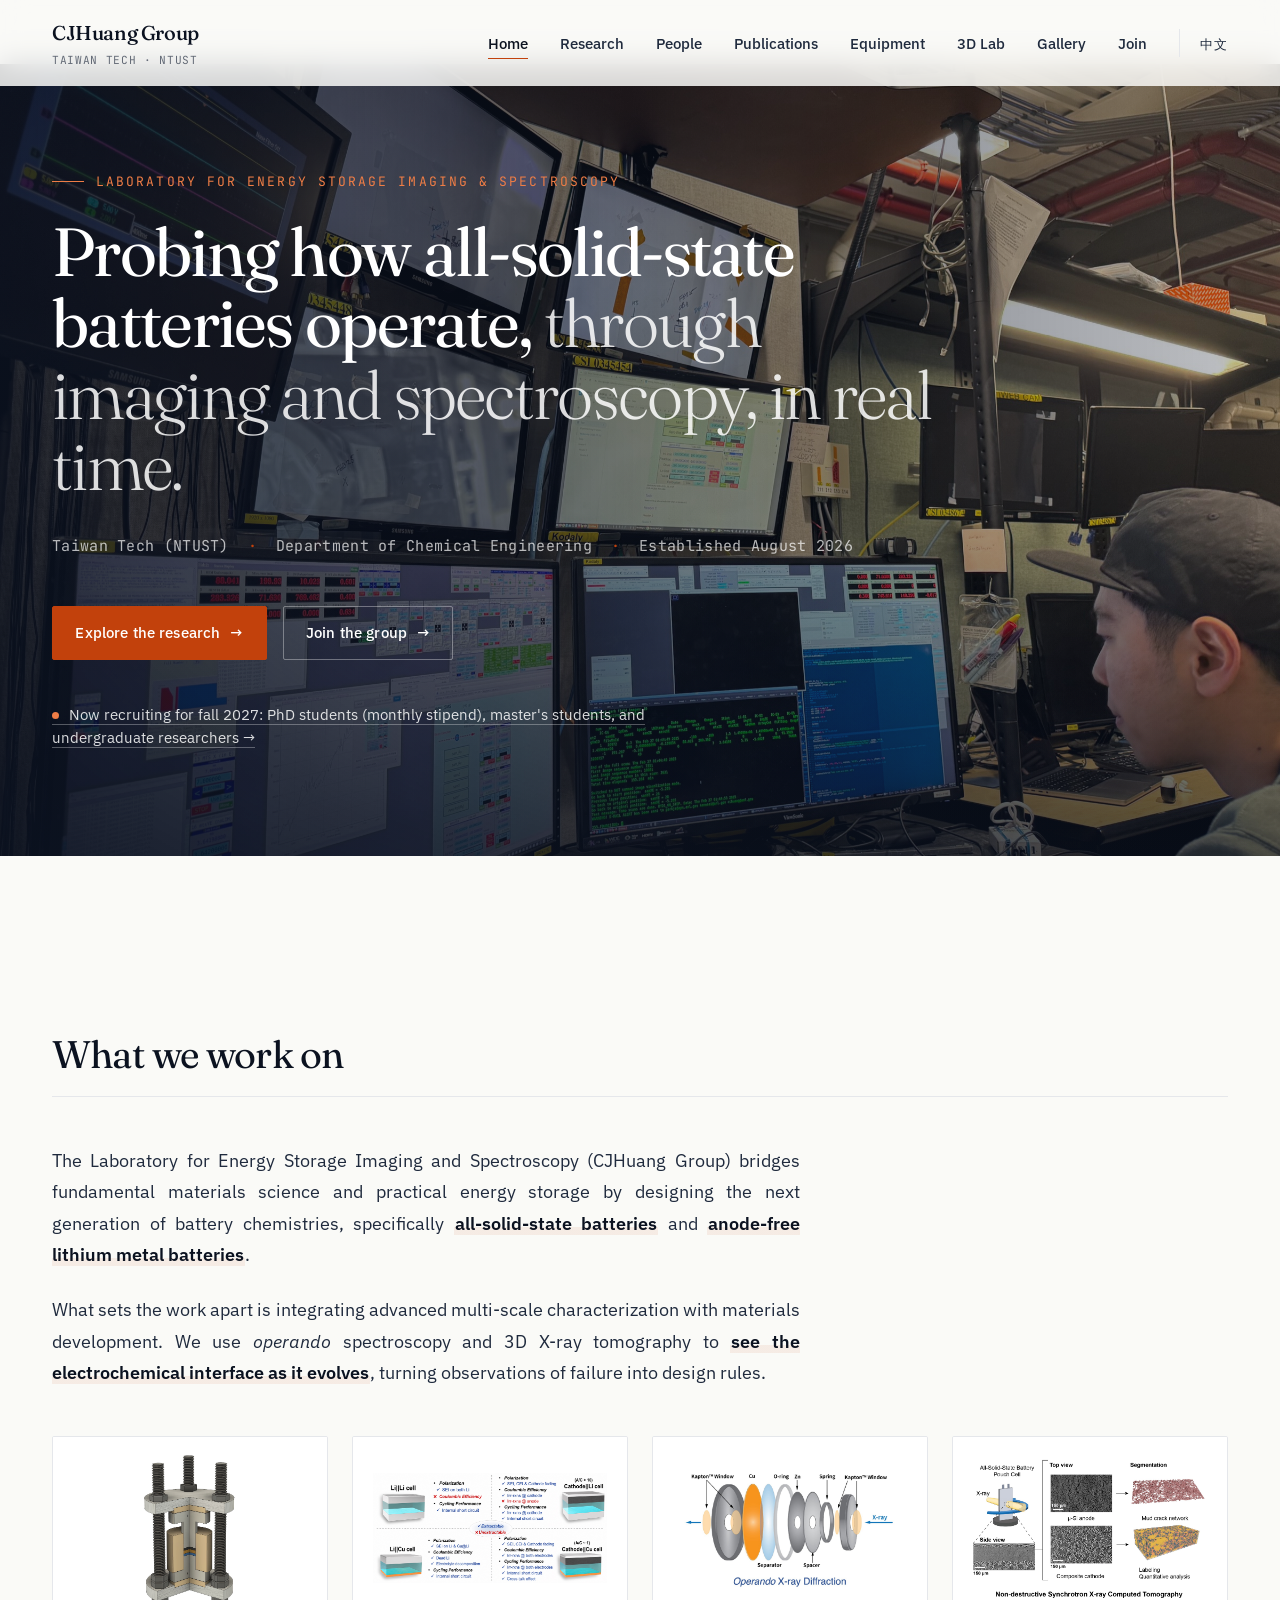
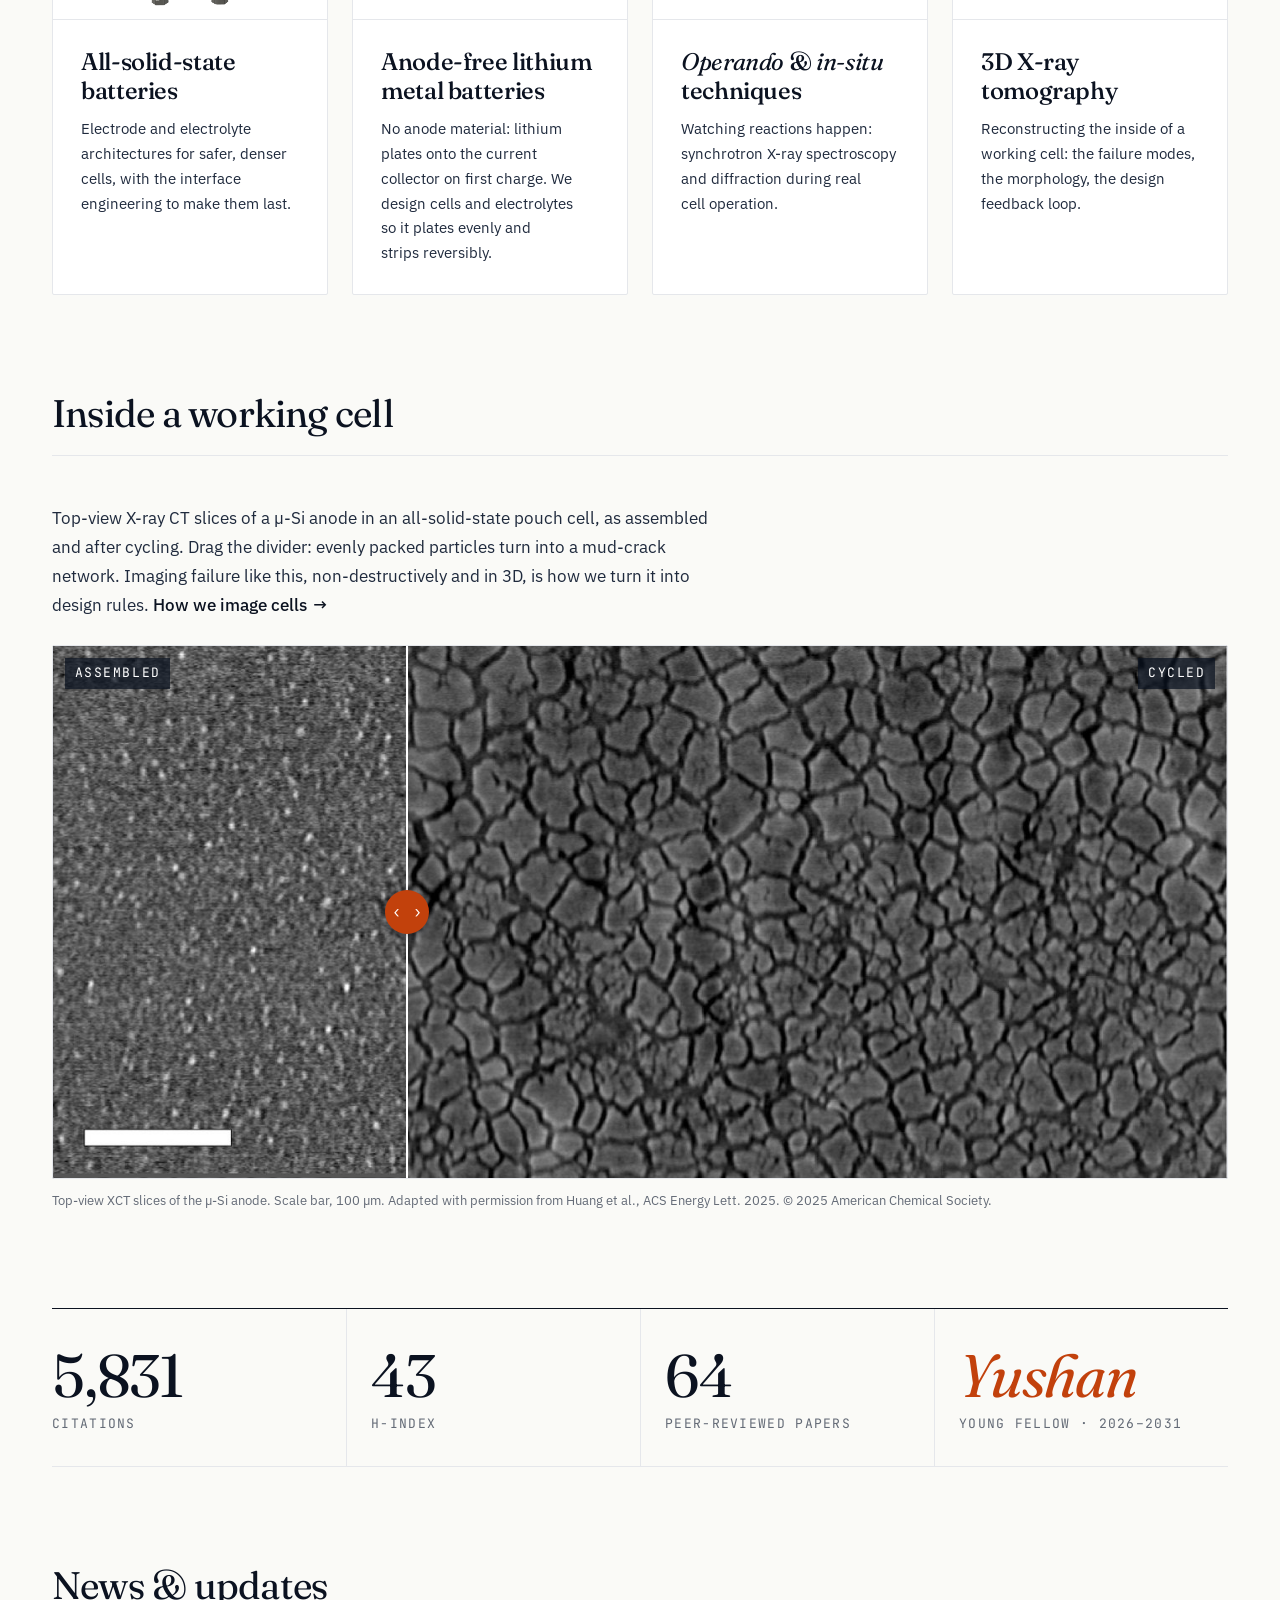
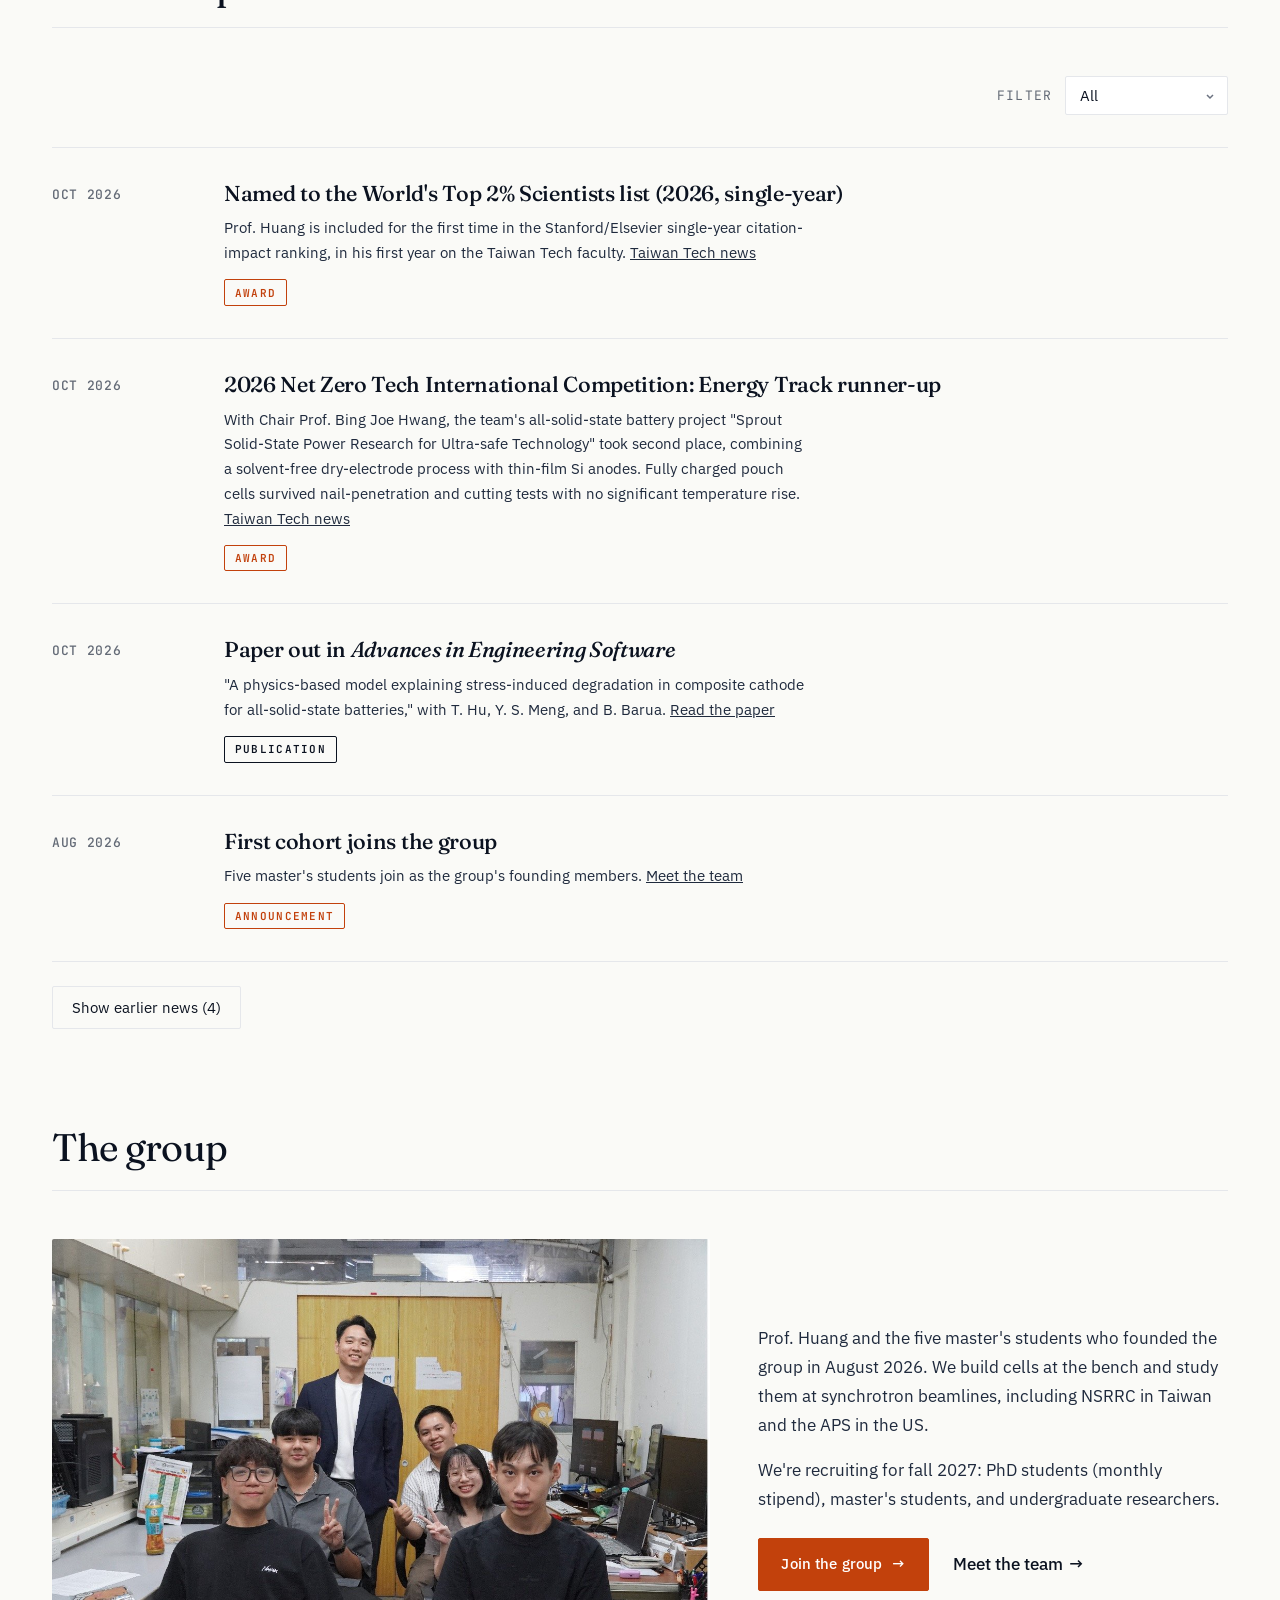
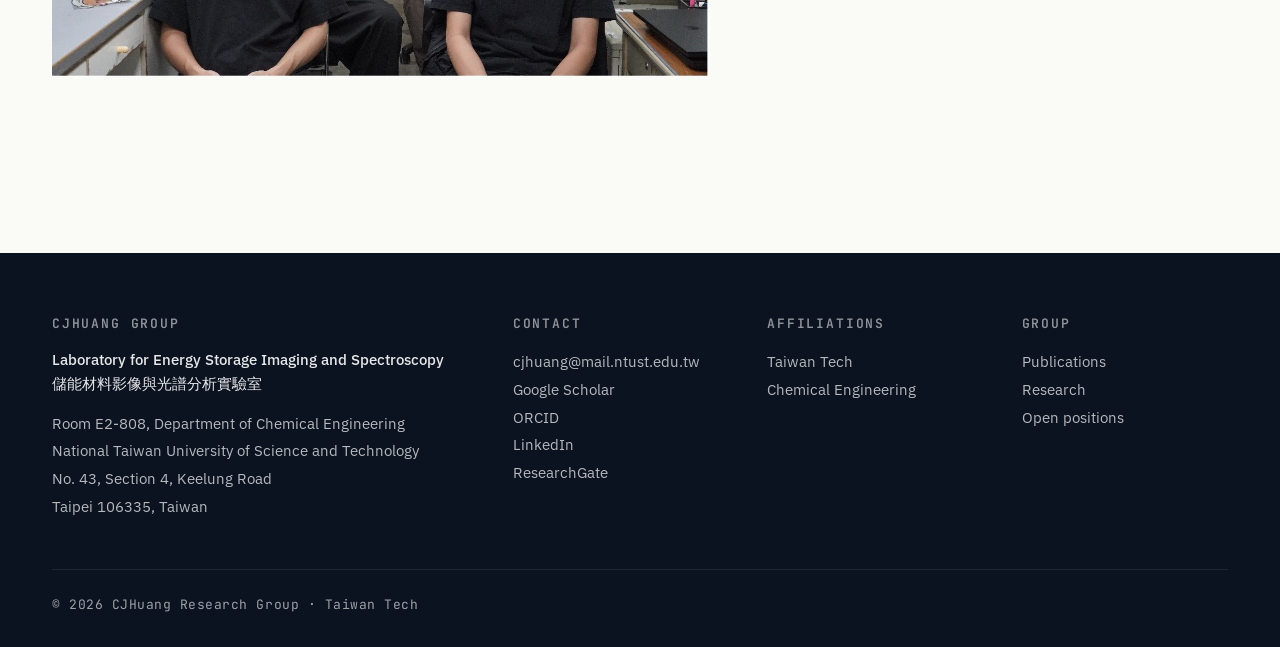
==== commit 660afcd2: "Homepage redesign: group photo, XCT compare, cleaner sections - Add group section (photo + recruitin" ====
--- a/index.html
+++ b/index.html
@@ -122,7 +122,6 @@
 </head>
 <body>
     <a class="skip-link" href="#main-content">Skip to content</a>
-    <div class="read-progress" aria-hidden="true"></div>
     <!-- ── Navigation ───────────────────────────────────── -->
     <nav id="navbar">
         <div class="nav-container">
@@ -193,7 +192,6 @@
         <!-- ── Mission ──────────────────────────────────── -->
         <section id="mission">
             <div class="section-header">
-                <span class="section-eyebrow">Mission</span>
                 <h2>What we work on</h2>
             </div>
             <div class="mission-content">
@@ -218,7 +216,6 @@
                              onerror="this.style.display='none'; this.parentElement.classList.add('img-fallback')">
                     </div>
                     <div class="research-content">
-                        <span class="research-eyebrow">Area 01</span>
                         <h3><a class="card-link" href="research.html#assb">All-solid-state batteries</a></h3>
                         <p>Electrode and electrolyte architectures for safer, denser cells, with the interface engineering to make them last.</p>
                     </div>
@@ -230,7 +227,6 @@
                              onerror="this.style.display='none'; this.parentElement.classList.add('img-fallback')">
                     </div>
                     <div class="research-content">
-                        <span class="research-eyebrow">Area 02</span>
                         <h3><a class="card-link" href="research.html#anode-free">Anode-free lithium metal batteries</a></h3>
                         <p>No anode material: lithium plates onto the current collector on first charge. We design cells and electrolytes so it plates evenly and strips reversibly.</p>
                     </div>
@@ -238,11 +234,10 @@
 
                 <article class="research-card">
                     <div class="research-image">
-                        <img loading="lazy" decoding="async" src="image/research-operando.jpg?v=2" alt="Six in-situ and operando battery cell designs: X-ray absorption, X-ray diffraction, optical microscopy, Raman spectroscopy, and transmission X-ray microscopy"
+                        <img loading="lazy" decoding="async" src="image/research-operando-xrd.jpg" alt="Exploded view of an operando X-ray diffraction coin cell: Kapton windows, Cu, separator, O-ring, Zn, spacer and spring, with the X-ray beam passing through"
                              onerror="this.style.display='none'; this.parentElement.classList.add('img-fallback')">
                     </div>
                     <div class="research-content">
-                        <span class="research-eyebrow">Area 03</span>
                         <h3><a class="card-link" href="research.html#operando"><i>Operando</i> &amp; <i>in-situ</i> techniques</a></h3>
                         <p>Watching reactions happen: synchrotron X-ray spectroscopy and diffraction during real cell operation.</p>
                     </div>
@@ -254,12 +249,38 @@
                              onerror="this.style.display='none'; this.parentElement.classList.add('img-fallback')">
                     </div>
                     <div class="research-content">
-                        <span class="research-eyebrow">Area 04</span>
                         <h3><a class="card-link" href="research.html#xct">3D X-ray tomography</a></h3>
                         <p>Reconstructing the inside of a working cell: the failure modes, the morphology, the design feedback loop.</p>
                     </div>
                 </article>
             </div>
+        </section>
+
+        <!-- ── Inside a working cell (XCT before/after) ─── -->
+        <section id="inside" class="inside-band">
+            <div class="section-header">
+                <h2>Inside a working cell</h2>
+            </div>
+            <p class="inside-lead">Top-view X-ray CT slices of a µ-Si anode in an all-solid-state pouch cell, as assembled and after cycling. Drag the divider: evenly packed particles turn into a mud-crack network. Imaging failure like this, non-destructively and in 3D, is how we turn it into design rules. <a href="research.html#xct" class="btn-link">How we image cells <span class="btn-arrow" aria-hidden="true">→</span></a></p>
+            <figure class="compare">
+                <div class="compare-frame">
+                    <img class="compare-img" src="image/xct-si-cycled.jpg" loading="lazy" decoding="async"
+                         alt="Top-view XCT slice of the µ-Si anode after cycling, showing a mud-crack network">
+                    <div class="compare-before">
+                        <img class="compare-img" src="image/xct-si-assembled.jpg" loading="lazy" decoding="async"
+                             alt="Top-view XCT slice of the µ-Si anode as assembled, with uniformly distributed particles">
+                    </div>
+                    <span class="compare-label compare-label--before">Assembled</span>
+                    <span class="compare-label compare-label--after">Cycled</span>
+                    <div class="compare-handle" aria-hidden="true"></div>
+                    <input class="compare-range" type="range" min="0" max="100" value="50"
+                           aria-label="Divider position: left shows the assembled anode, right shows the cycled anode">
+                </div>
+                <figcaption>
+                    Top-view XCT slices of the µ-Si anode. Scale bar, 100 µm.
+                    Adapted with permission from Huang et al., ACS Energy Lett. 2025. © 2025 American Chemical Society.
+                </figcaption>
+            </figure>
         </section>
 
         <!-- ── At a glance (numbers count up via script.js) ─ -->
@@ -287,7 +308,6 @@
         <!-- ── News ─────────────────────────────────────── -->
         <section id="news">
             <div class="section-header">
-                <span class="section-eyebrow">Latest</span>
                 <h2>News &amp; updates</h2>
             </div>
 
@@ -377,47 +397,23 @@
             <button type="button" class="news-more" id="news-more" hidden>Show earlier news (4)</button>
         </section>
 
-        <!-- ── Quick nav ────────────────────────────────── -->
-        <section id="quick-links">
+        <!-- ── The group ─────────────────────────────────── -->
+        <section id="group" class="group-band">
             <div class="section-header">
-                <span class="section-eyebrow">Explore</span>
-                <h2>Where to next</h2>
-            </div>
-            <div class="quick-nav-grid">
-                <div class="quick-nav-card">
-                    <span class="card-icon" aria-hidden="true">
-                        <svg viewBox="0 0 24 24"><circle cx="11" cy="11" r="6"/><path d="M16 16l5 5"/></svg>
-                    </span>
-                    <h3><a class="card-link" href="research.html">Research</a></h3>
-                    <p>Four focus areas: solid-state and anode-free Li metal batteries, operando spectroscopy, X-ray tomography.</p>
-                    <span class="card-arrow">See research <span aria-hidden="true">→</span></span>
-                </div>
-
-                <div class="quick-nav-card">
-                    <span class="card-icon" aria-hidden="true">
-                        <svg viewBox="0 0 24 24"><circle cx="9" cy="8" r="3"/><path d="M3 19c0-3 2.7-5 6-5s6 2 6 5"/><circle cx="17" cy="9" r="2.5"/><path d="M15 19c.2-2 1.5-3.5 3.5-3.5S22 17 22 19"/></svg>
-                    </span>
-                    <h3><a class="card-link" href="people.html">People</a></h3>
-                    <p>Meet the PI and the group members. See Join for open positions.</p>
-                    <span class="card-arrow">Meet the team <span aria-hidden="true">→</span></span>
-                </div>
-
-                <div class="quick-nav-card">
-                    <span class="card-icon" aria-hidden="true">
-                        <svg viewBox="0 0 24 24"><path d="M4 4h12a3 3 0 013 3v13H7a3 3 0 01-3-3V4z"/><path d="M4 17a3 3 0 013-3h12"/></svg>
-                    </span>
-                    <h3><a class="card-link" href="publications.html">Publications</a></h3>
-                    <p>Peer-reviewed articles on battery materials and synchrotron characterization, with citation metrics.</p>
-                    <span class="card-arrow">Read publications <span aria-hidden="true">→</span></span>
-                </div>
-
-                <div class="quick-nav-card">
-                    <span class="card-icon" aria-hidden="true">
-                        <svg viewBox="0 0 24 24"><path d="M3 9l9-5 9 5-9 5-9-5z"/><path d="M7 11v5c0 1.5 2.2 3 5 3s5-1.5 5-3v-5"/></svg>
-                    </span>
-                    <h3><a class="card-link" href="join.html">Join</a></h3>
-                    <p>PhD (monthly stipend) and master's openings for 2027; undergraduate research year-round.</p>
-                    <span class="card-arrow">See positions <span aria-hidden="true">→</span></span>
+                <h2>The group</h2>
+            </div>
+            <div class="group-layout">
+                <figure class="group-photo">
+                    <img loading="lazy" decoding="async" src="image/group-2026.jpg" width="1274" height="849"
+                         alt="Prof. Huang with the group's five founding members in the lab">
+                </figure>
+                <div class="group-text">
+                    <p>Prof. Huang and the five master's students who founded the group in August 2026. We build cells at the bench and study them at synchrotron beamlines, including NSRRC in Taiwan and the APS in the US.</p>
+                    <p>We're recruiting for fall 2027: PhD students (monthly stipend), master's students, and undergraduate researchers.</p>
+                    <div class="group-actions">
+                        <a href="join.html" class="btn btn-primary">Join the group <span class="btn-arrow" aria-hidden="true">→</span></a>
+                        <a href="people.html" class="btn-link">Meet the team <span class="btn-arrow" aria-hidden="true">→</span></a>
+                    </div>
                 </div>
             </div>
         </section>
--- a/styles.css
+++ b/styles.css
@@ -100,6 +100,9 @@
 h3 { font-size: var(--fs-h3); }
 
 p { max-width: var(--maxw-prose); }
+p, li { text-wrap: pretty; }
+/* Balance only where it can't split hyphenated terms like "all-solid-state" */
+h2, .news-item h3 { text-wrap: balance; }
 
 ::selection { background: var(--accent); color: #fff; }
 
@@ -630,6 +633,7 @@
     border: none;
     margin-bottom: 3rem;
 }
+.mission-content { background: none; }
 .content-block {
     background: var(--surface);
     padding: 2.5rem;
@@ -1504,6 +1508,51 @@
 }
 
 /* ════════════════════════════════════════════════════════════════
+   HOMEPAGE — inside a working cell (XCT compare) + the group
+   ════════════════════════════════════════════════════════════════ */
+.inside-lead {
+    color: var(--ink-soft);
+    line-height: 1.7;
+    margin-bottom: 0.5rem;
+}
+.inside-lead .btn-link { white-space: nowrap; }
+.inside-band .compare { margin-bottom: 0; }
+.inside-band .compare figcaption {
+    margin-top: 0.75rem;
+    font-size: var(--fs-xs);
+    color: var(--muted);
+    line-height: 1.6;
+}
+
+.group-layout {
+    display: grid;
+    grid-template-columns: 7fr 5fr;
+    gap: 3rem;
+    align-items: center;
+}
+.group-photo img {
+    display: block;
+    width: 100%;
+    height: auto;
+    border-radius: 2px;
+}
+.group-text p {
+    color: var(--ink-soft);
+    line-height: 1.7;
+    margin-bottom: 1rem;
+}
+.group-actions {
+    display: flex;
+    align-items: center;
+    gap: 1.5rem;
+    flex-wrap: wrap;
+    margin-top: 1.5rem;
+}
+@media (max-width: 768px) {
+    .group-layout { grid-template-columns: 1fr; gap: 1.5rem; }
+}
+
+/* ════════════════════════════════════════════════════════════════
    TEAM, PI PROFILE (people.html — minor refresh)
    ════════════════════════════════════════════════════════════════ */
 .team-grid {
@@ -2729,7 +2778,7 @@
     margin-top: 6rem;
 }
 .footer-container {
-    max-width: var(--maxw);
+    max-width: calc(var(--maxw) - 2 * var(--pad-x));
     margin: 0 auto;
     display: grid;
     grid-template-columns: 2fr 1fr 1fr 1fr;
@@ -2760,7 +2809,7 @@
     margin-bottom: 0.85rem;
 }
 .footer-bottom {
-    max-width: var(--maxw);
+    max-width: calc(var(--maxw) - 2 * var(--pad-x));
     margin: 3rem auto 0;
     padding-top: 1.5rem;
     border-top: 1px solid rgba(255, 255, 255, 0.08);
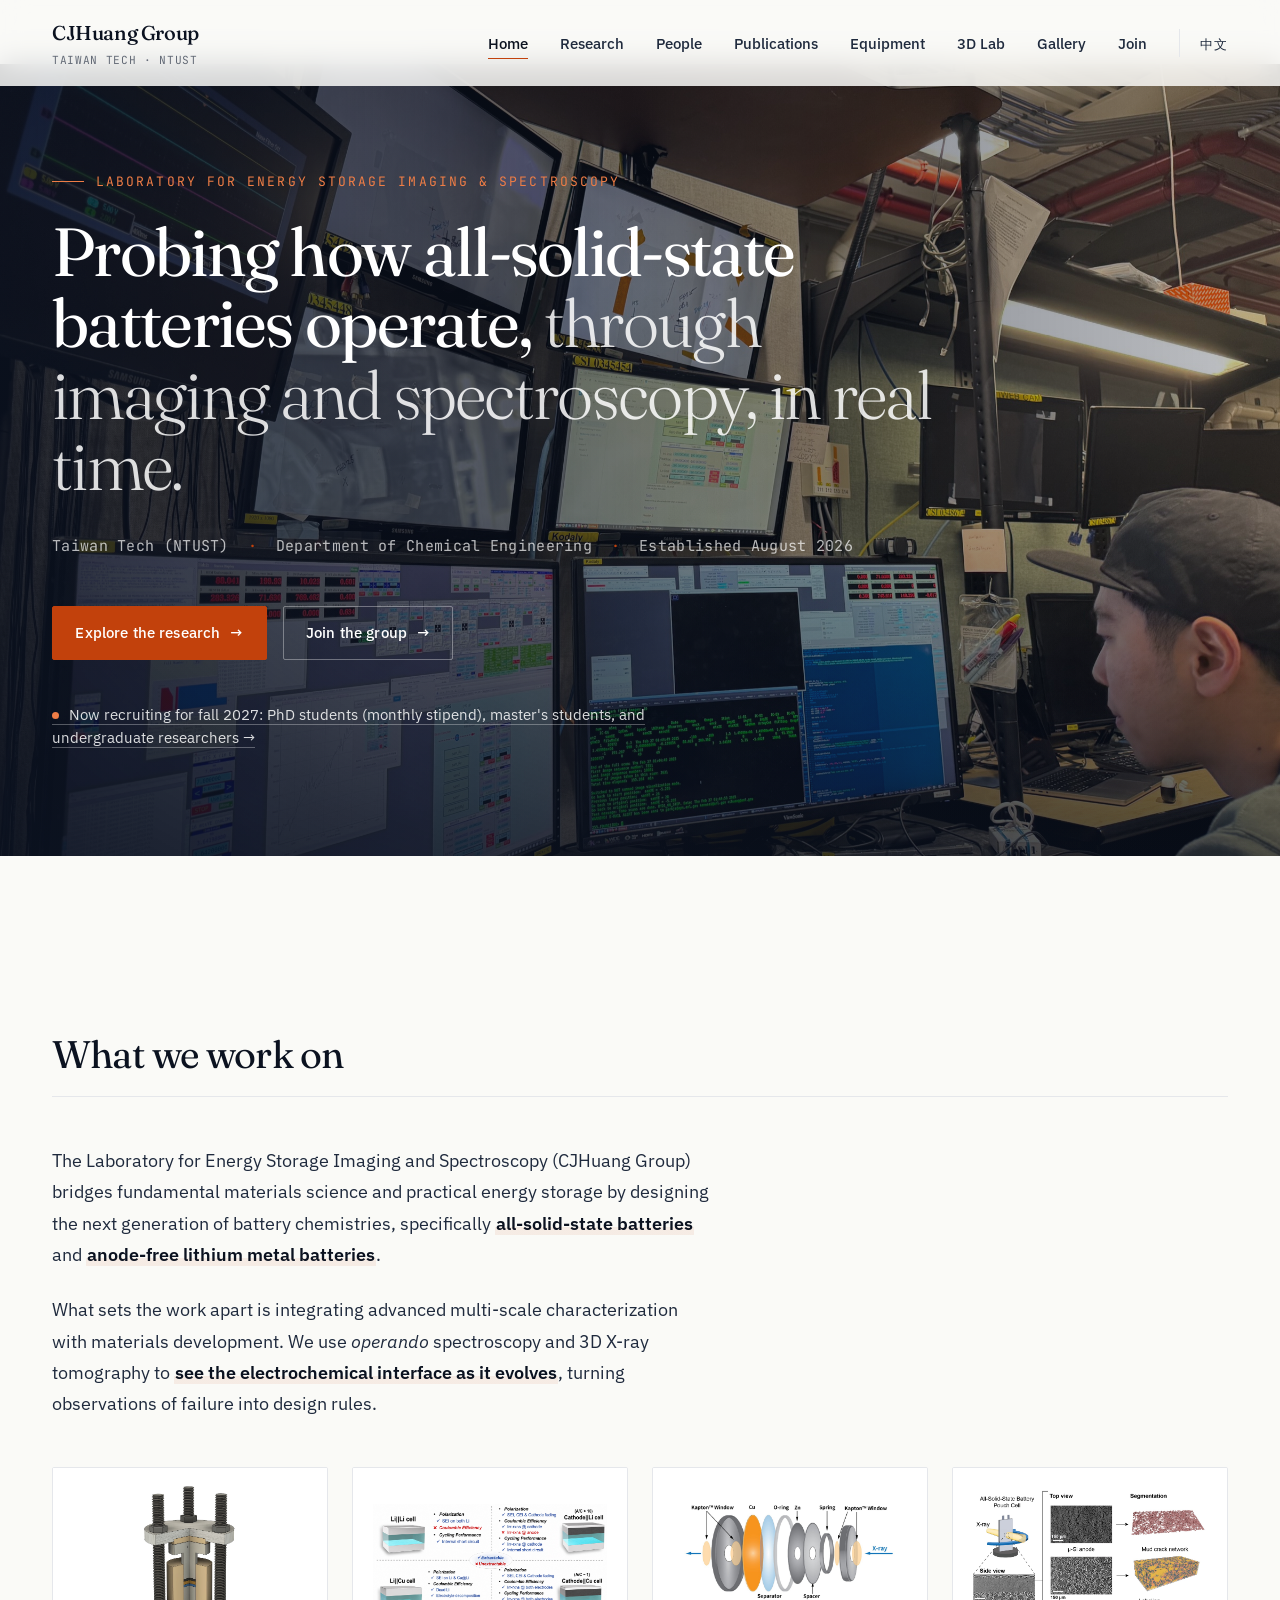
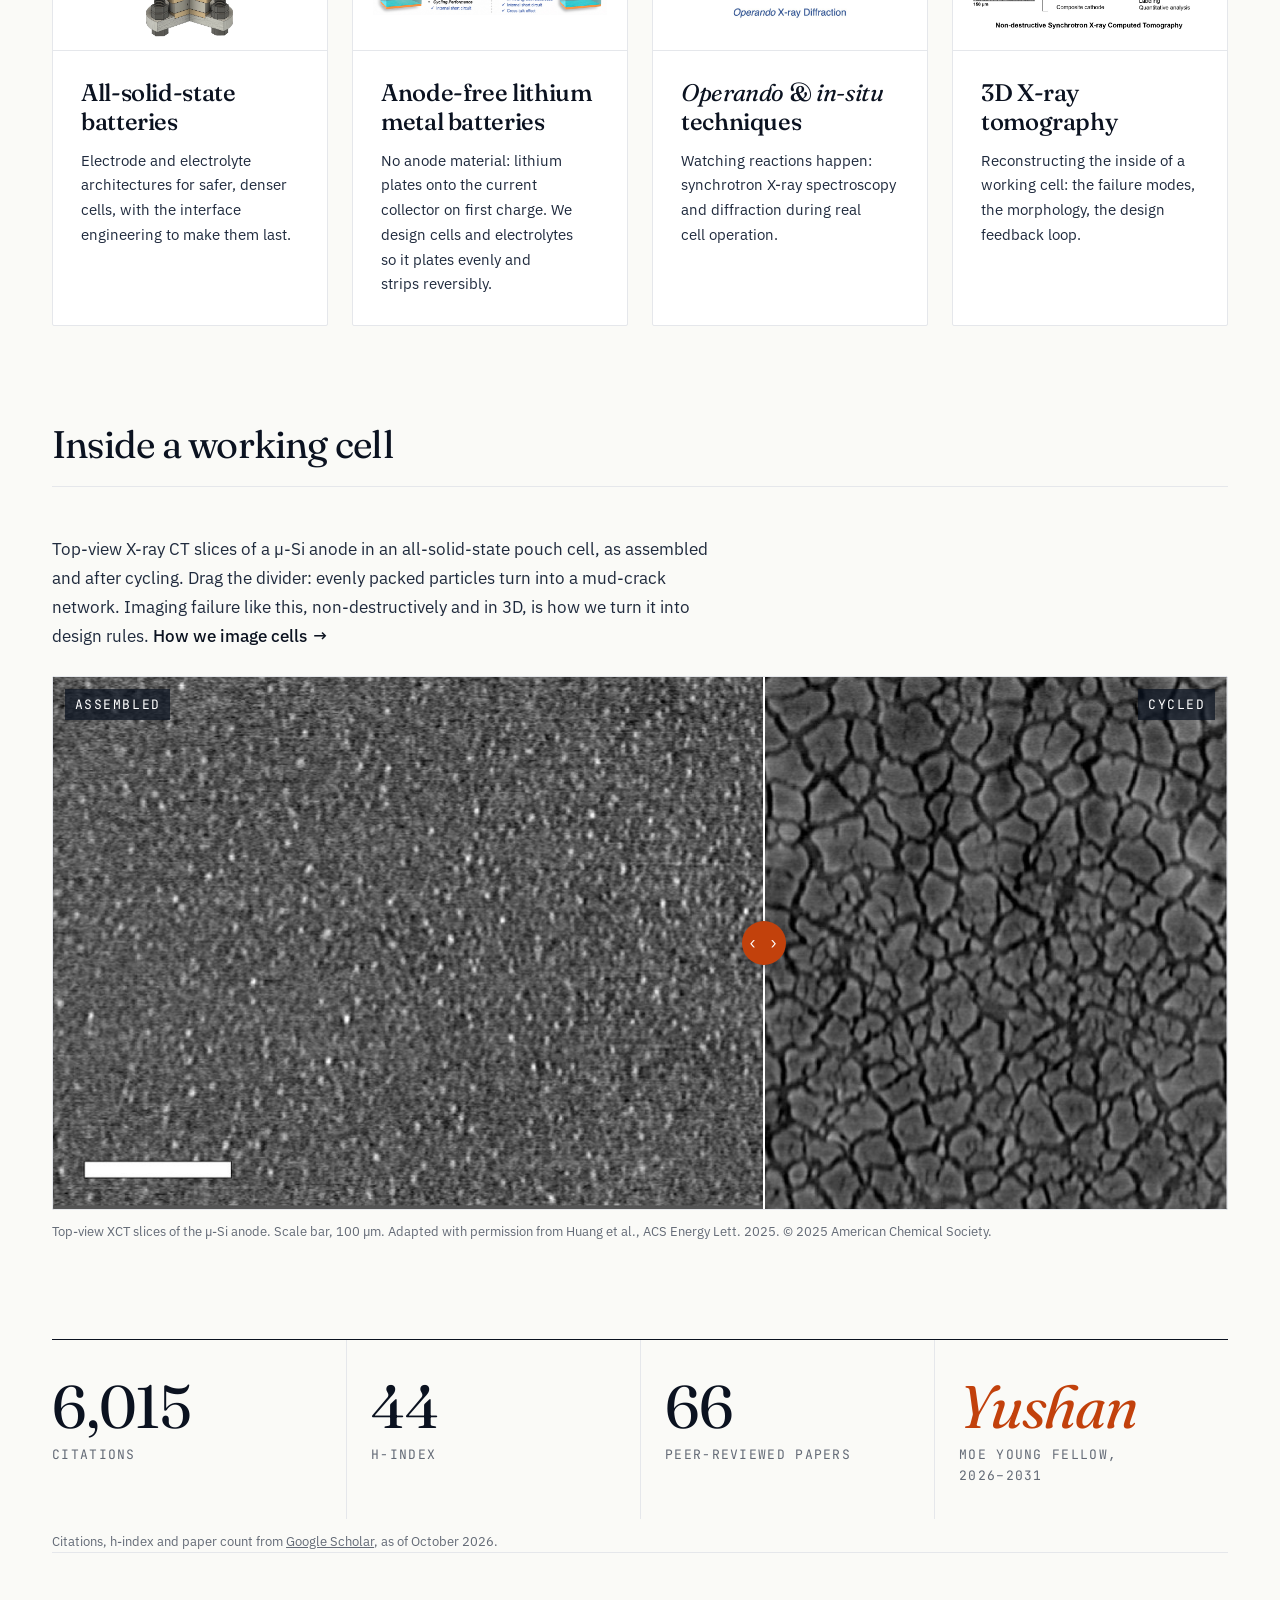
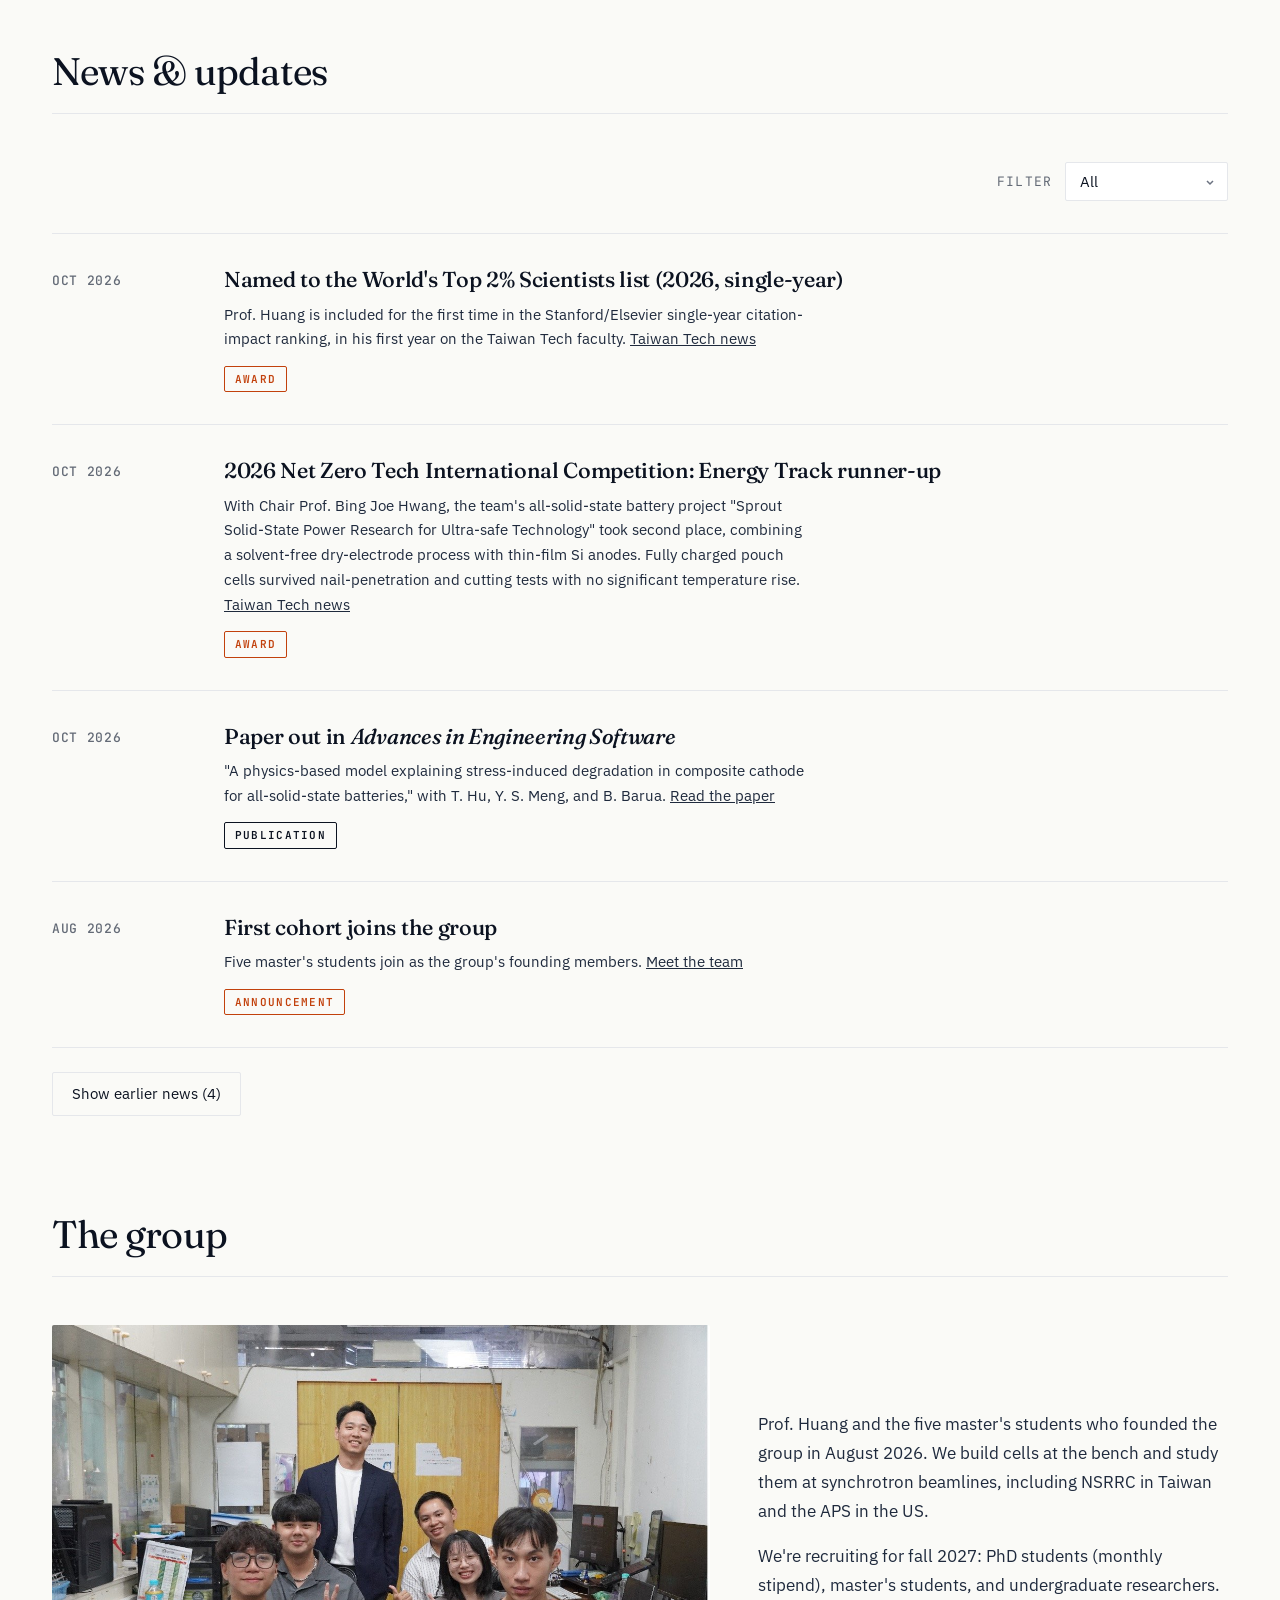
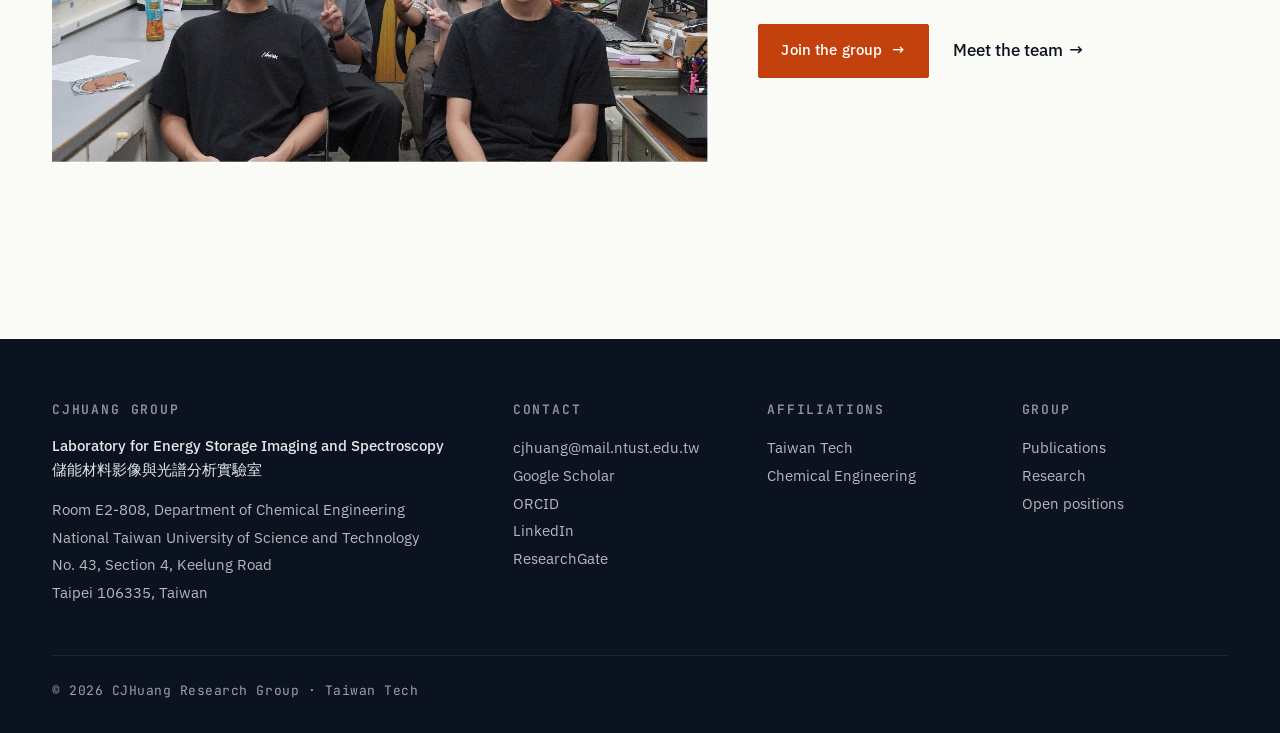
==== commit 1f955765: "format and info update" ====
--- a/index.html
+++ b/index.html
@@ -164,13 +164,13 @@
         <div class="hero-overlay"></div>
         <div class="hero-content">
             <div class="hero-eyebrow">Laboratory for Energy Storage Imaging &amp; Spectroscopy</div>
-            <h1>Probing how all-solid-state batteries operate, <em>through imaging and spectroscopy, in real time.</em></h1>
+            <h1>Probing how <span class="nowrap">all-solid-state</span> batteries operate, <em>through imaging and spectroscopy, in real time.</em></h1>
             <div class="hero-meta">
-                Taiwan Tech (NTUST)
-                <span class="dot">·</span>
-                Department of Chemical Engineering
-                <span class="dot">·</span>
-                Established August 2026
+                <span class="meta-item">Taiwan Tech (NTUST)</span>
+                <span class="dot" aria-hidden="true">·</span>
+                <span class="meta-item">Department of Chemical Engineering</span>
+                <span class="dot" aria-hidden="true">·</span>
+                <span class="meta-item">Established August 2026</span>
             </div>
             <div class="hero-actions">
                 <a href="research.html" class="btn btn-primary">
@@ -300,9 +300,10 @@
                 </div>
                 <div class="number-cell">
                     <div class="stat-number stat-number--text">Yushan</div>
-                    <div class="stat-label">Young Fellow · 2026–2031</div>
-                </div>
-            </div>
+                    <div class="stat-label">MOE Young Fellow, <span class="nowrap">2026–2031</span></div>
+                </div>
+            </div>
+            <p class="numbers-source">Citations, h-index and paper count from <a href="https://scholar.google.com/citations?user=fFTtGFAAAAAJ" target="_blank" rel="noopener">Google Scholar</a>, as of October 2026.</p>
         </section>
 
         <!-- ── News ─────────────────────────────────────── -->
--- a/styles.css
+++ b/styles.css
@@ -377,11 +377,17 @@
     letter-spacing: 0.02em;
     margin-top: 0.5rem;
 }
+.hero-meta .meta-item { white-space: nowrap; }
 .hero-meta .dot {
     display: inline-block;
     margin: 0 0.6rem;
     color: var(--accent);
 }
+@media (max-width: 768px) {
+    .hero-meta .dot { display: none; }
+    .hero-meta .meta-item { display: block; }
+}
+.nowrap { white-space: nowrap; }
 
 .hero-actions {
     display: flex;
@@ -646,10 +652,7 @@
     line-height: 1.7;
     color: var(--ink-soft);
     margin-bottom: 1.5rem;
-    max-width: var(--maxw-prose);
-    text-align: justify;
-    text-justify: inter-word;
-    hyphens: auto;
+    max-width: 60ch;
 }
 
 /* Inside content-blocks and position cards, paragraphs span the full
@@ -1201,6 +1204,12 @@
 .number-cell:first-child { border-left: none; padding-left: 0; }
 .numbers-band .stat-number { font-size: clamp(2.5rem, 5vw, 3.75rem); font-weight: 400; }
 .numbers-band .stat-number--text { font-style: italic; color: var(--accent); }
+.numbers-source {
+    margin-top: 0.75rem;
+    font-size: var(--fs-xs);
+    color: var(--muted);
+}
+.numbers-source a { color: inherit; }
 @media (max-width: 768px) {
     .numbers-grid { grid-template-columns: repeat(2, minmax(0, 1fr)); }
     .number-cell { padding: 1.5rem 1rem; }
@@ -3122,8 +3131,8 @@
     main { padding: 3rem var(--pad-x); }
     section { margin-bottom: 4rem; }
 
-    .hero { height: clamp(440px, 80vh, 640px); }
-    .hero-content { gap: 1.25rem; }
+    .hero { height: auto; min-height: clamp(440px, 80vh, 640px); }
+    .hero-content { gap: 1.25rem; padding-top: 3rem; padding-bottom: 3rem; }
 
     .news-item {
         grid-template-columns: 1fr;
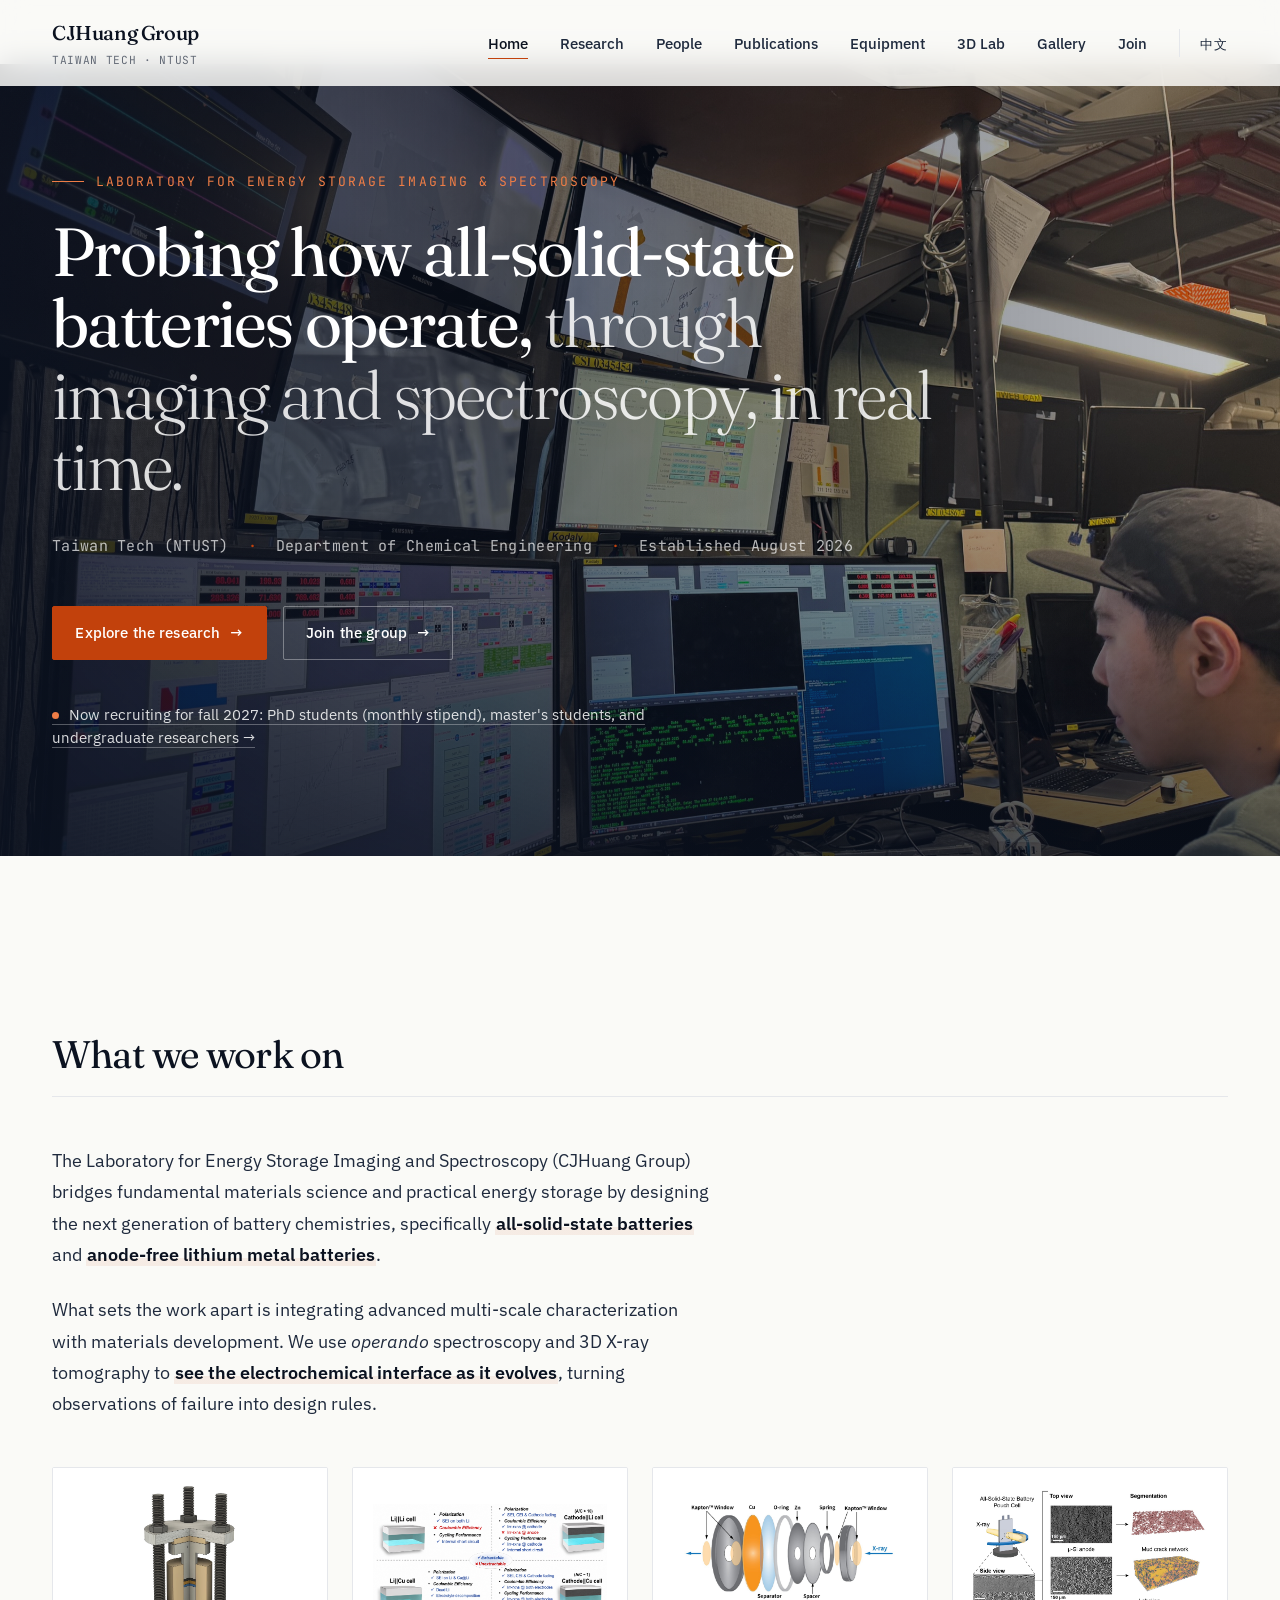
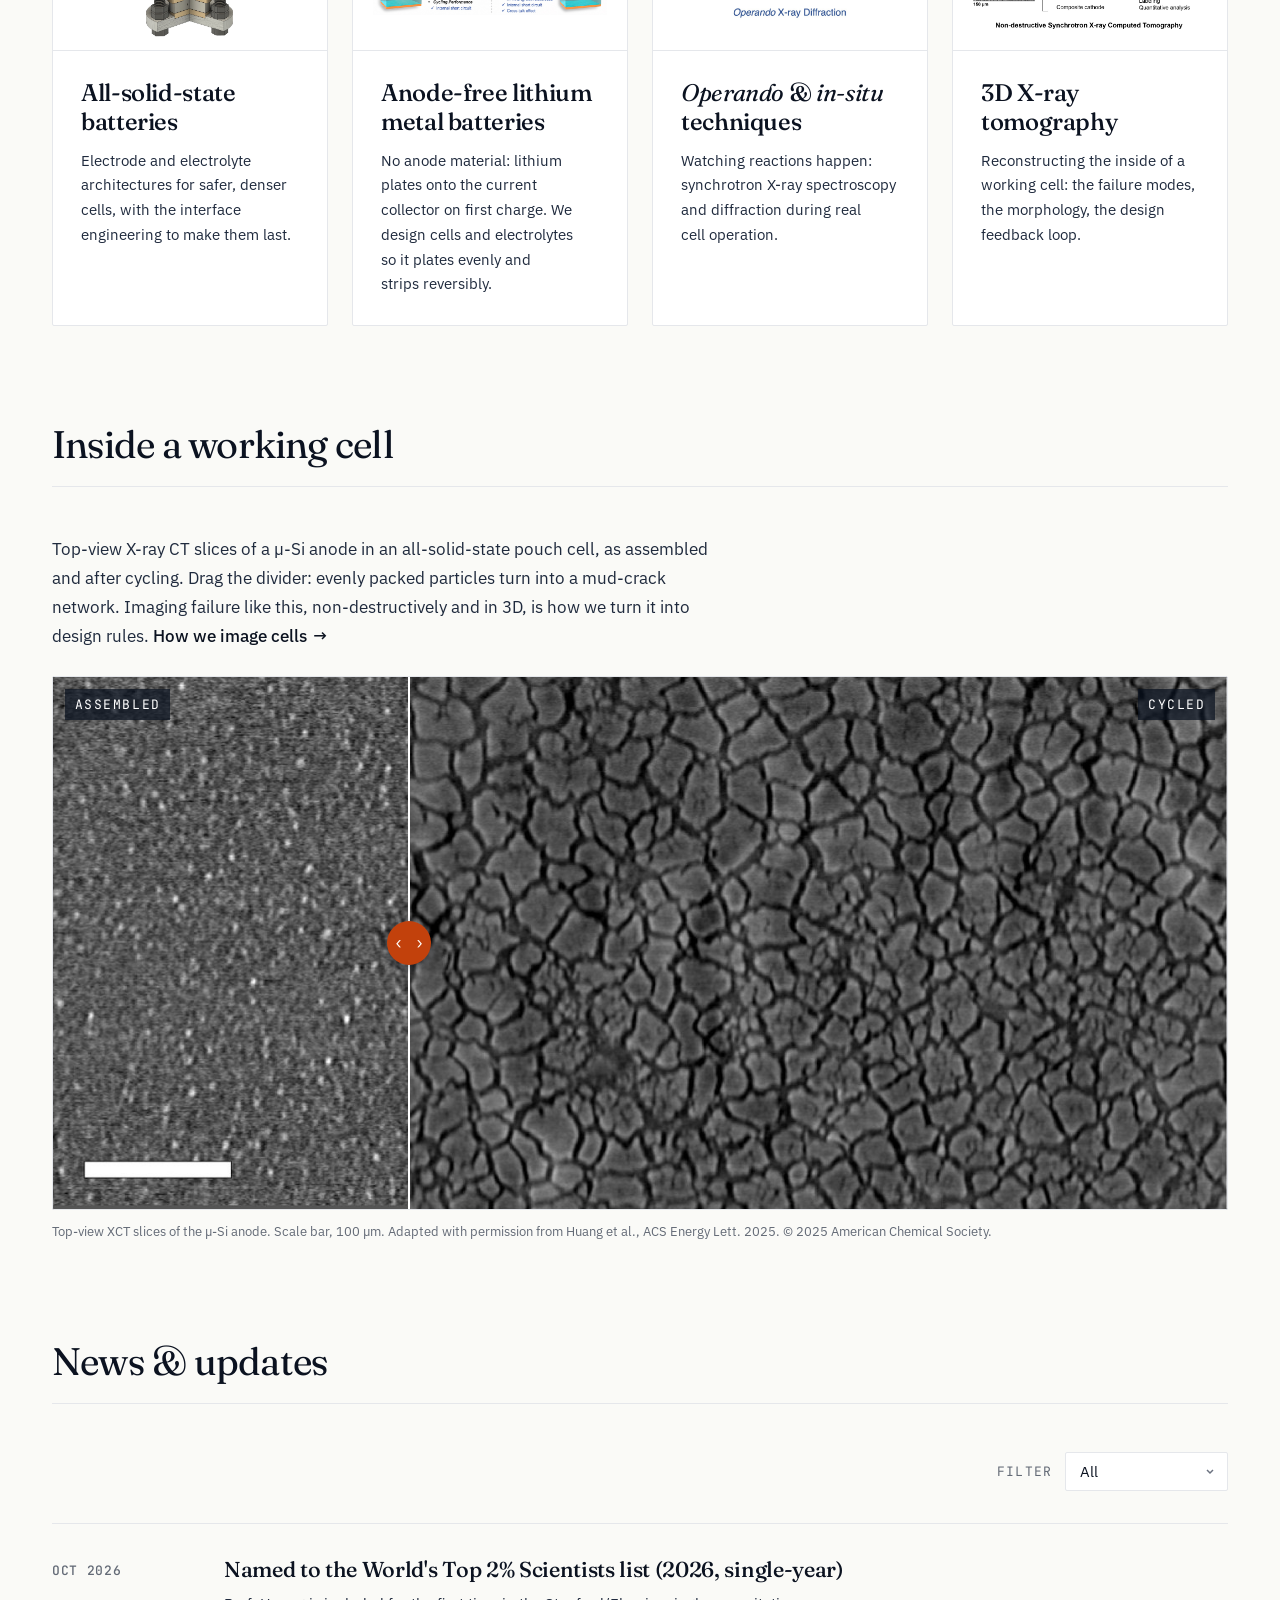
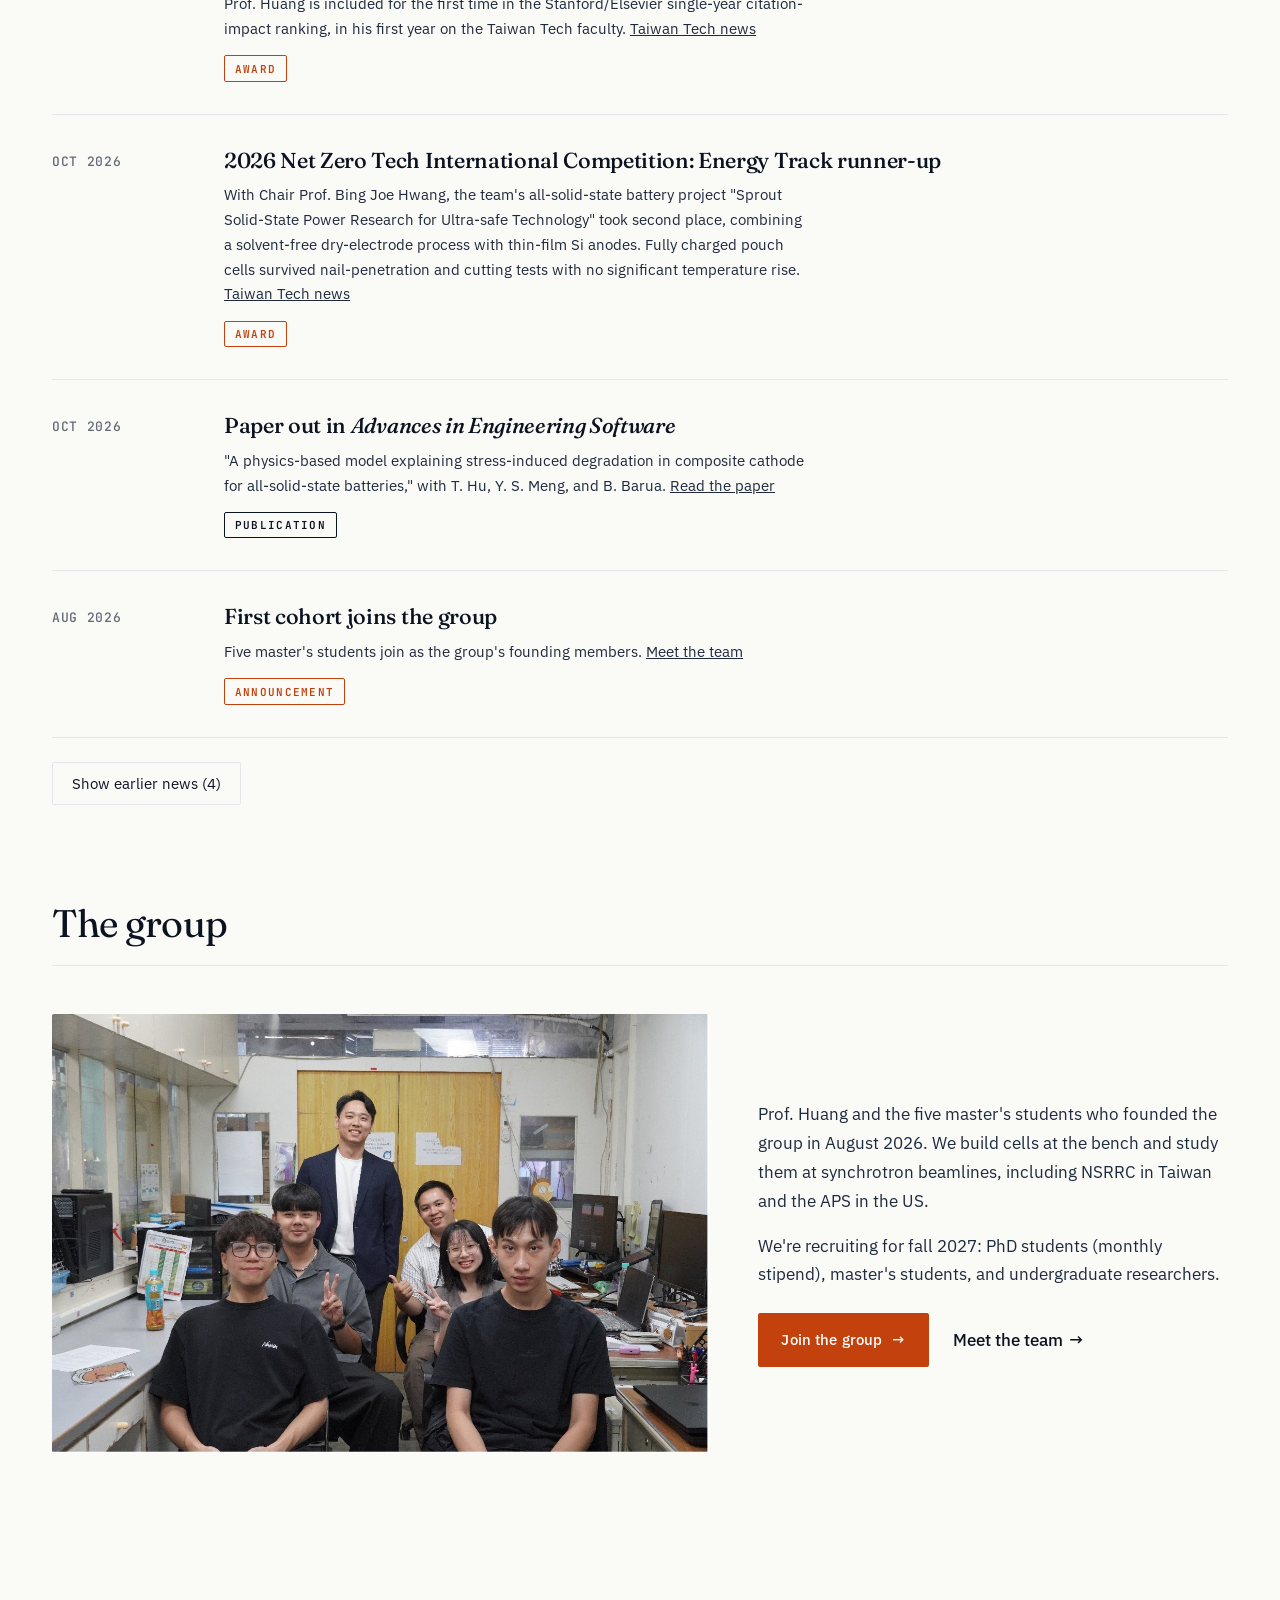
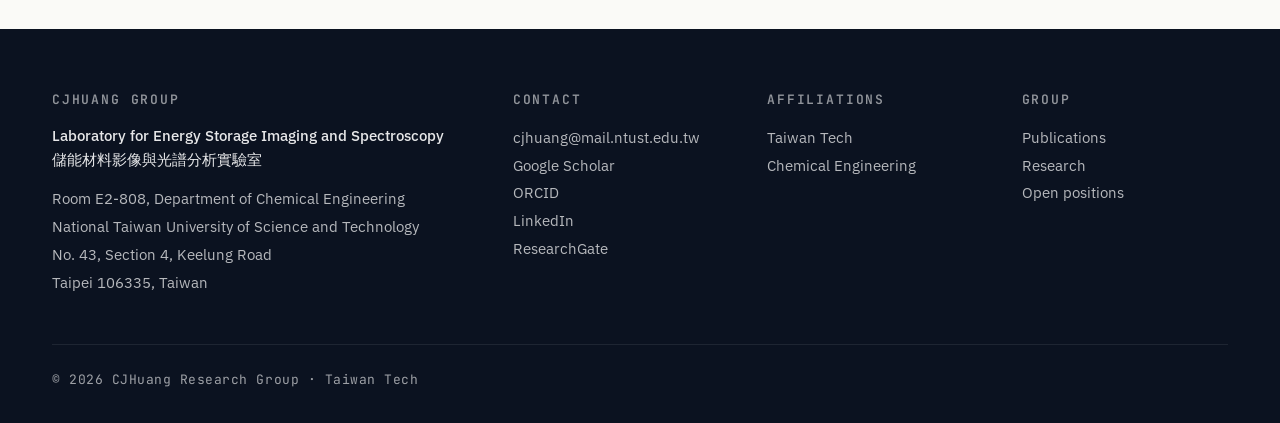
==== commit e0639364: "removing stats from index page" ====
--- a/index.html
+++ b/index.html
@@ -283,29 +283,6 @@
             </figure>
         </section>
 
-        <!-- ── At a glance (numbers count up via script.js) ─ -->
-        <section id="numbers" class="numbers-band" aria-label="Research at a glance">
-            <div class="numbers-grid">
-                <div class="number-cell">
-                    <div class="stat-number" data-count="6016">6,016</div>
-                    <div class="stat-label">Citations</div>
-                </div>
-                <div class="number-cell">
-                    <div class="stat-number" data-count="44">44</div>
-                    <div class="stat-label">h-index</div>
-                </div>
-                <div class="number-cell">
-                    <div class="stat-number" data-count="66">66</div>
-                    <div class="stat-label">Peer-reviewed papers</div>
-                </div>
-                <div class="number-cell">
-                    <div class="stat-number stat-number--text">Yushan</div>
-                    <div class="stat-label">MOE Young Fellow, <span class="nowrap">2026–2031</span></div>
-                </div>
-            </div>
-            <p class="numbers-source">Citations, h-index and paper count from <a href="https://scholar.google.com/citations?user=fFTtGFAAAAAJ" target="_blank" rel="noopener">Google Scholar</a>, as of October 2026.</p>
-        </section>
-
         <!-- ── News ─────────────────────────────────────── -->
         <section id="news">
             <div class="section-header">
--- a/styles.css
+++ b/styles.css
@@ -1188,35 +1188,6 @@
     .scrolly-step:last-child { min-height: 40vh; }
 }
 
-/* ── Homepage "at a glance" numbers band ────────────────────── */
-.numbers-band {
-    border-top: 1px solid var(--ink);
-    border-bottom: 1px solid var(--rule);
-}
-.numbers-grid {
-    display: grid;
-    grid-template-columns: repeat(4, minmax(0, 1fr));
-}
-.number-cell {
-    padding: 2.25rem 1.5rem 2rem;
-    border-left: 1px solid var(--rule);
-}
-.number-cell:first-child { border-left: none; padding-left: 0; }
-.numbers-band .stat-number { font-size: clamp(2.5rem, 5vw, 3.75rem); font-weight: 400; }
-.numbers-band .stat-number--text { font-style: italic; color: var(--accent); }
-.numbers-source {
-    margin-top: 0.75rem;
-    font-size: var(--fs-xs);
-    color: var(--muted);
-}
-.numbers-source a { color: inherit; }
-@media (max-width: 768px) {
-    .numbers-grid { grid-template-columns: repeat(2, minmax(0, 1fr)); }
-    .number-cell { padding: 1.5rem 1rem; }
-    .number-cell:nth-child(odd) { border-left: none; padding-left: 0; }
-    .number-cell:nth-child(n+3) { border-top: 1px solid var(--rule); }
-}
-
 @media (max-width: 900px) {
     .research-layout {
         grid-template-columns: 1fr;
